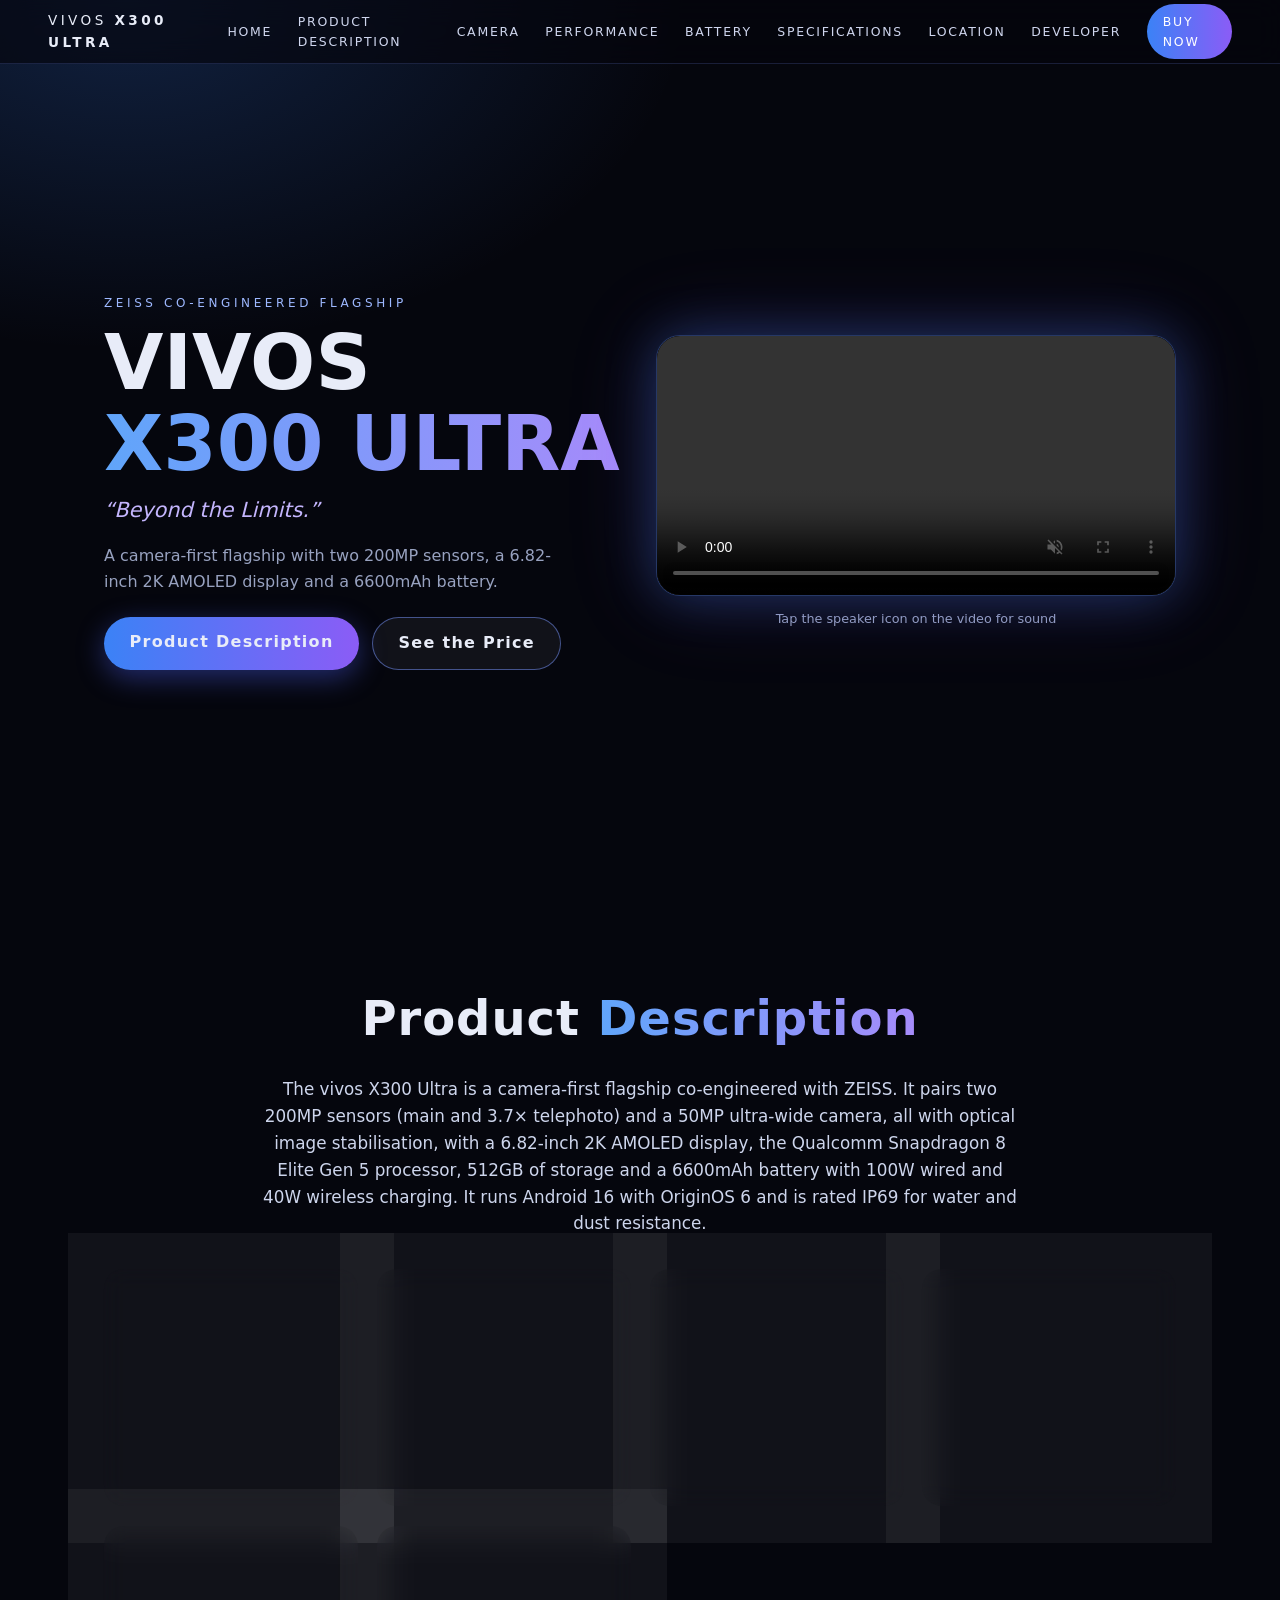
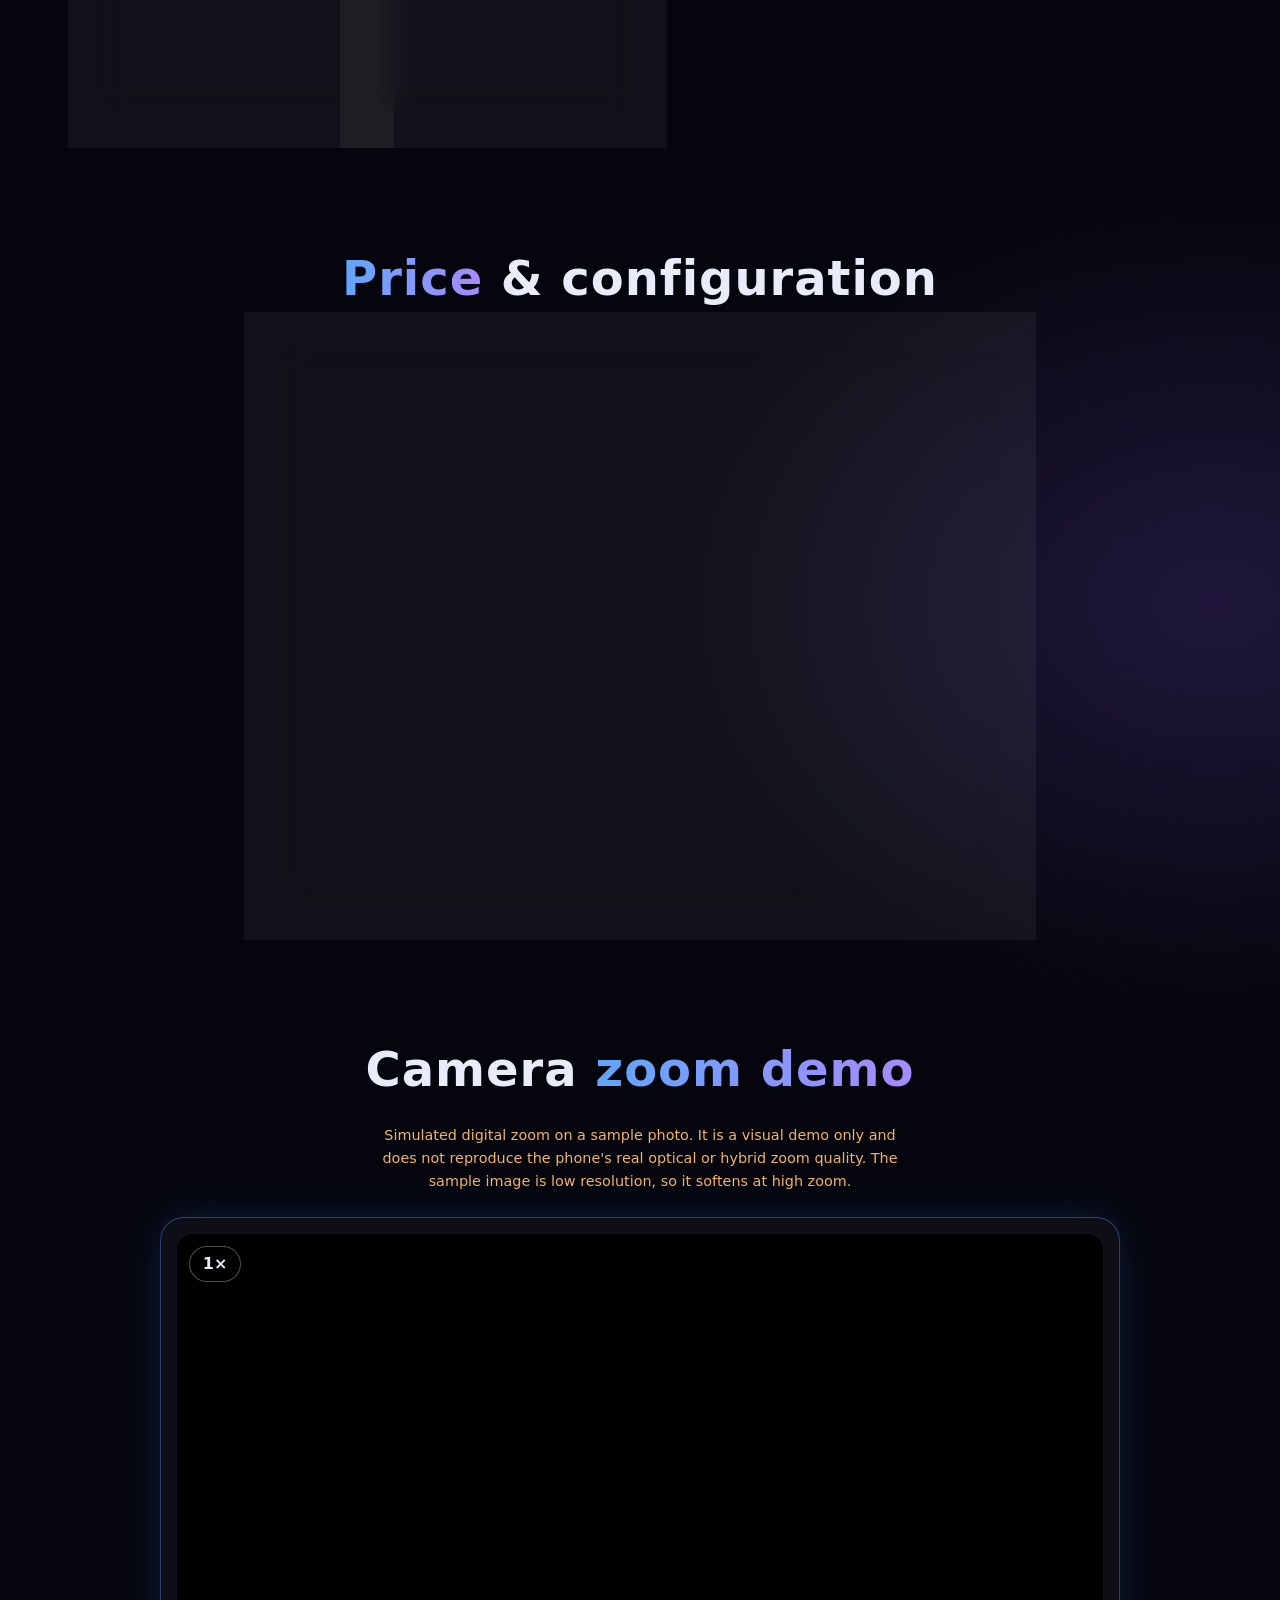
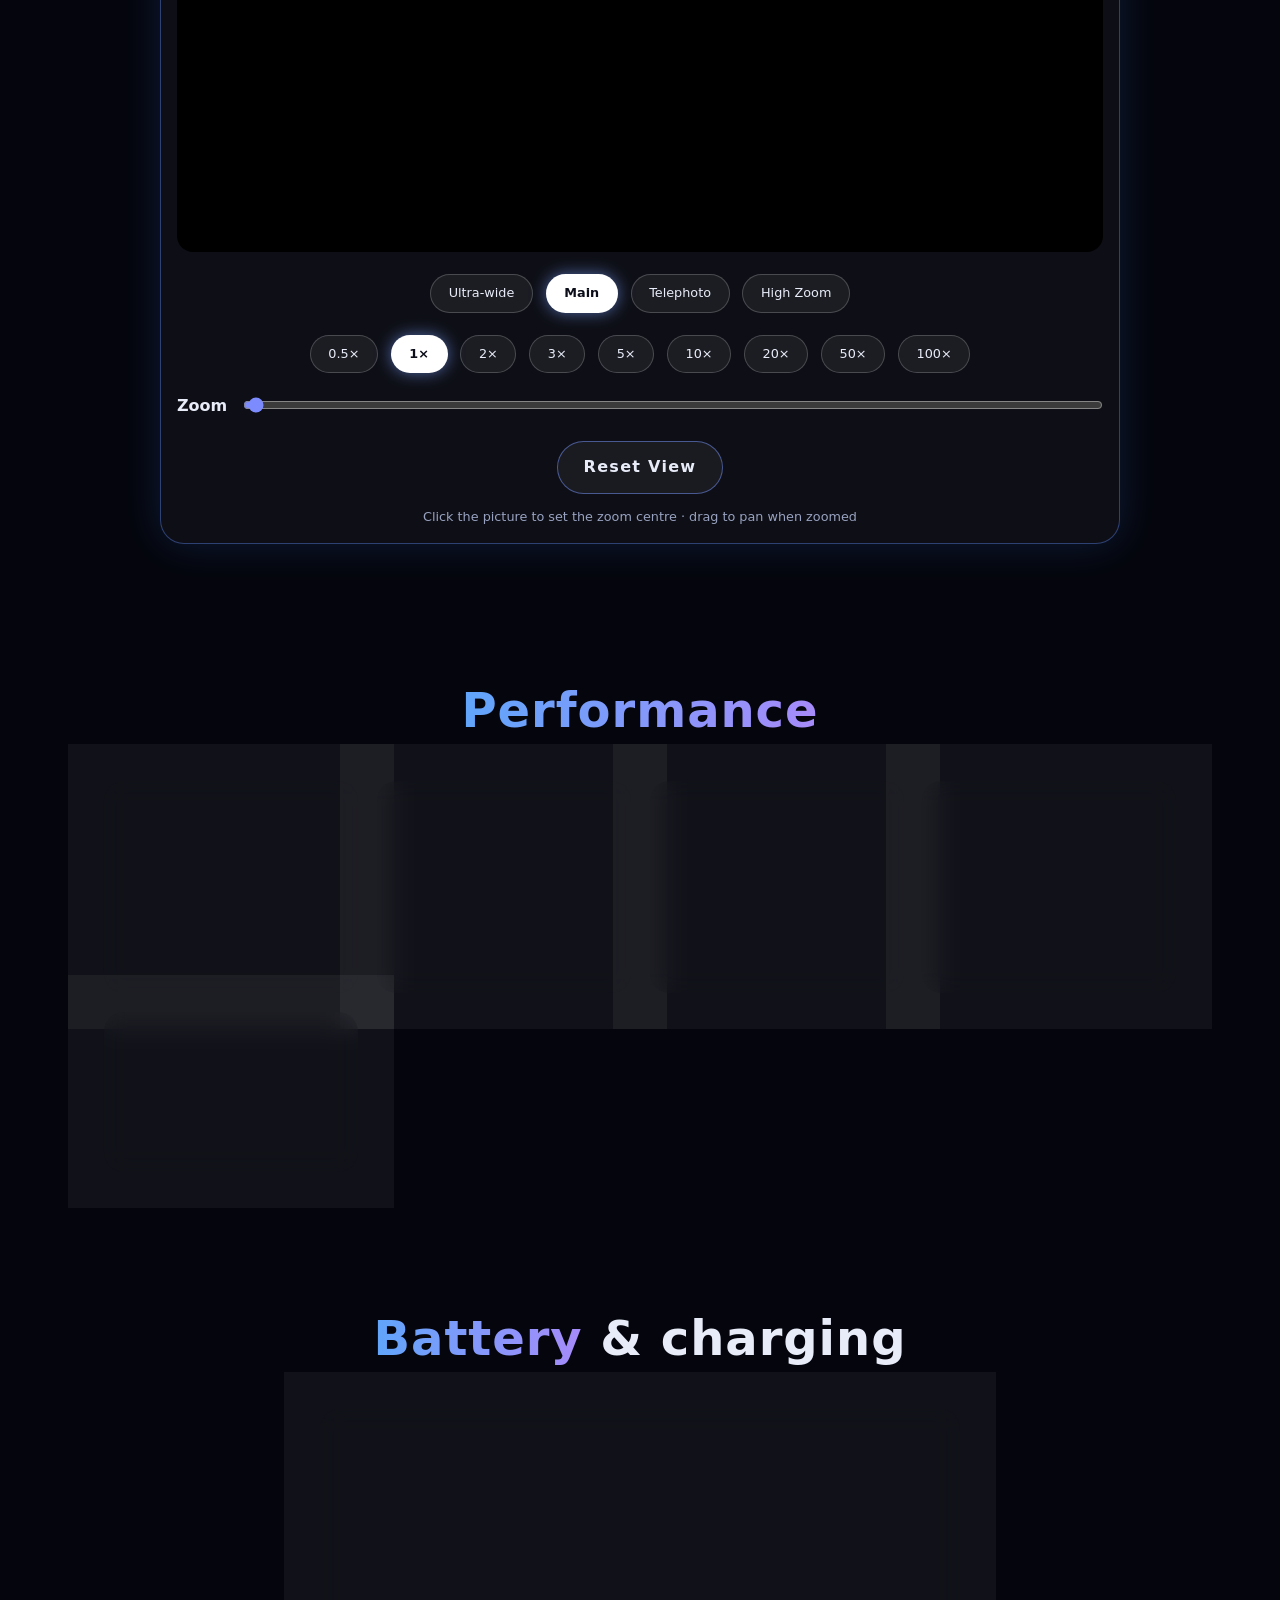
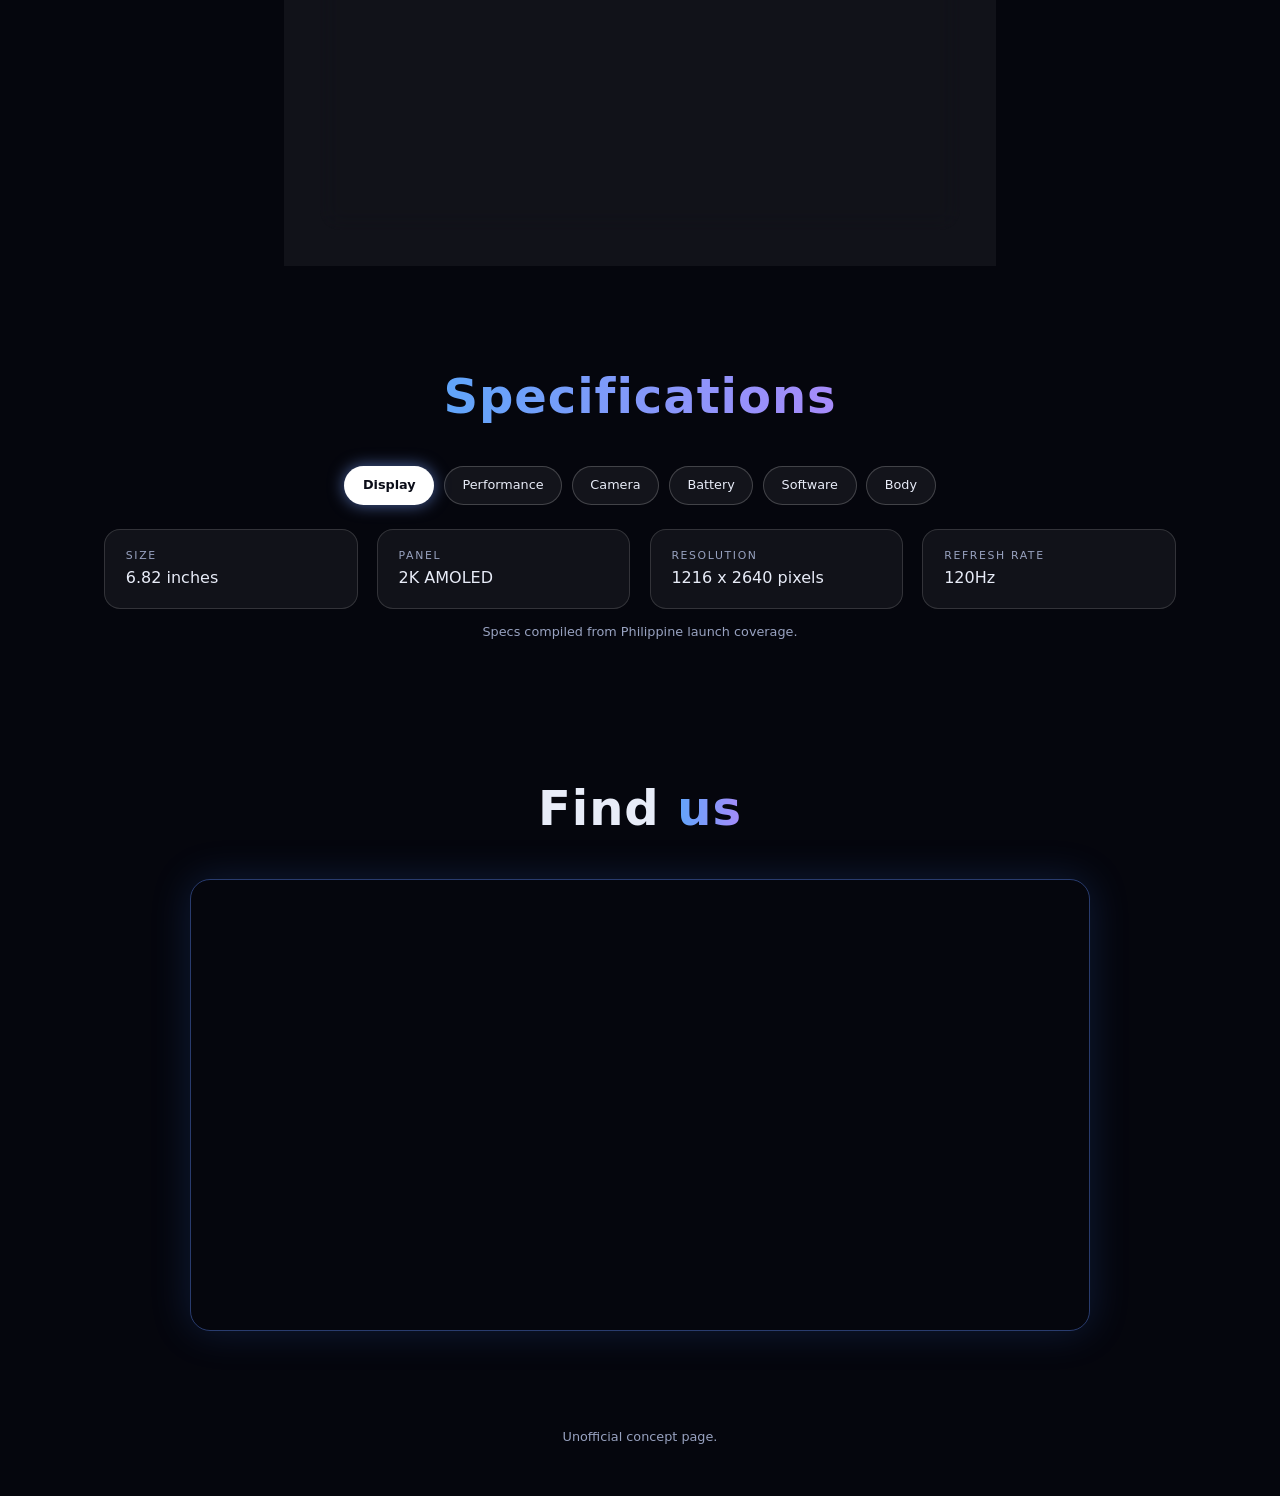
==== Home/index.html @ 6775d896 "Update index.html" ====
<!DOCTYPE html>
<html lang="en">
<head>
<meta charset="utf-8">
<meta name="viewport" content="width=device-width, initial-scale=1">
<title>Vivos X300 Ultra — Beyond the Limits</title>
<style>
:root { --bg: #05060d; --blue: #3b82f6; --purple: #8b5cf6; --txt: #e8ecf8; --mut: #98a2c0; --nav-h: 64px; }
* { margin: 0; padding: 0; box-sizing: border-box; }
html { scroll-behavior: smooth; scroll-padding-top: var(--nav-h); }
body { font-family: "Segoe UI", system-ui, Helvetica, Arial, sans-serif; color: var(--txt); line-height: 1.6; overflow-x: hidden;
  background: radial-gradient(800px 500px at 10% 0%, rgba(59,130,246,.22), transparent 70%),
    radial-gradient(800px 600px at 95% 35%, rgba(139,92,246,.2), transparent 70%), var(--bg); }
a { color: inherit; text-decoration: none; }
button { font: inherit; color: inherit; cursor: pointer; }
.row { display: flex; flex-wrap: wrap; gap: .8rem; margin-top: 1.4rem; }
.row.center { justify-content: center; }
.na { color: #f0b36a; font-style: italic; }
.hint { color: var(--mut); font-size: .8rem; text-align: center; margin-top: .8rem; }

/* Nav */
.nav { position: fixed; inset: 0 0 auto; height: var(--nav-h); z-index: 20; display: flex; align-items: center; justify-content: space-between;
  padding: 0 clamp(1rem, 4vw, 3rem); background: rgba(5,6,13,.65); backdrop-filter: blur(14px); border-bottom: 1px solid rgba(120,150,255,.18); }
.brand { letter-spacing: .25em; text-transform: uppercase; font-size: .85rem; font-weight: 300; }
.brand b { font-weight: 800; }
nav { display: flex; gap: clamp(.8rem, 2vw, 1.8rem); align-items: center; }
nav a { font-size: .78rem; letter-spacing: .14em; text-transform: uppercase; color: #cfd6ee; transition: color .2s; }
nav a:hover { color: #fff; }
nav .cta { padding: .45rem 1rem; border-radius: 30px; background: linear-gradient(90deg, var(--blue), var(--purple)); color: #fff; }
.burger { display: none; background: none; border: 0; width: 32px; height: 26px; position: relative; }
.burger span { position: absolute; left: 4px; right: 4px; height: 2px; background: #fff; transition: .3s; }
.burger span:nth-child(1) { top: 5px; } .burger span:nth-child(2) { top: 12px; } .burger span:nth-child(3) { top: 19px; }
.burger[aria-expanded="true"] span:nth-child(1) { top: 12px; transform: rotate(45deg); }
.burger[aria-expanded="true"] span:nth-child(2) { opacity: 0; }
.burger[aria-expanded="true"] span:nth-child(3) { top: 12px; transform: rotate(-45deg); }

/* Layout */
.sec, .hero { padding: calc(var(--nav-h) + 3rem) clamp(1rem, 5vw, 4rem) 3rem; max-width: 1200px; margin: 0 auto; }
.sec { padding-top: 5rem; }
h2 { font-size: clamp(1.7rem, 4.5vw, 3rem); text-align: center; font-weight: 800; letter-spacing: .02em; margin-bottom: 2rem; }
h2 span, h1 span { background: linear-gradient(90deg, #60a5fa, #a78bfa); -webkit-background-clip: text; background-clip: text; color: transparent; }
.intro { max-width: 72ch; margin: -.8rem auto 2rem; text-align: center; color: #cdd5ec; font-size: 1.05rem; }
.grid { display: grid; gap: 1.2rem; }
.cards { grid-template-columns: repeat(auto-fit, minmax(240px, 1fr)); }
.card { padding: 1.5rem; border-radius: 20px; background: rgba(255,255,255,.05); backdrop-filter: blur(12px);
  border: 1px solid rgba(96,140,255,.35); box-shadow: 0 0 24px rgba(59,130,246,.12), inset 0 0 30px rgba(139,92,246,.06); }
.card h3 { margin-bottom: .5rem; color: #9db8ff; font-size: 1rem; letter-spacing: .12em; text-transform: uppercase; }
.card p { color: #cdd5ec; }
.btn { padding: .8rem 1.6rem; border-radius: 40px; border: 1px solid rgba(120,150,255,.5); font-weight: 700; letter-spacing: .08em; transition: .25s; display: inline-block; }
.btn.primary { background: linear-gradient(90deg, var(--blue), var(--purple)); border: 0; box-shadow: 0 8px 28px rgba(80,100,255,.4); }
.btn.ghost { background: rgba(255,255,255,.05); }
.btn:hover { transform: translateY(-3px); box-shadow: 0 10px 30px rgba(90,120,255,.45); }
.chip { padding: .5rem 1.1rem; border-radius: 30px; background: rgba(255,255,255,.06); border: 1px solid rgba(255,255,255,.2); font-size: .8rem; transition: .2s; }
.chip:hover { border-color: var(--blue); }
.chip.on { background: #fff; color: #0b0d18; font-weight: 700; box-shadow: 0 0 16px rgba(120,160,255,.6); }

/* Hero */
.hero { display: grid; grid-template-columns: 1fr 1fr; gap: 2rem; align-items: center; min-height: 100vh; }
.eyebrow { color: #9db8ff; letter-spacing: .3em; text-transform: uppercase; font-size: .75rem; }
h1 { font-size: clamp(2.4rem, 6vw, 4.8rem); line-height: 1.05; font-weight: 900; margin: .6rem 0; }
h1 span { display: block; }
.tag { font-size: 1.3rem; font-style: italic; color: #c4b5fd; }
.lead { margin-top: 1rem; color: var(--mut); max-width: 46ch; }

/* Hero advertisement video */
.hero-media { min-width: 0; }
.hero-video { position: relative; width: 100%; border-radius: 24px; overflow: hidden; background: #000;
  border: 1px solid rgba(96,140,255,.4); box-shadow: 0 0 50px rgba(59,130,246,.3), 0 0 90px rgba(139,92,246,.18); }
.hero-video video { display: block; width: 100%; height: auto; max-height: 72vh; object-fit: contain; background: #000; }

/* Camera */
.note { text-align: center; color: #f0b36a; margin: -1rem auto 1.5rem; max-width: 60ch; font-size: .9rem; }
.cam { max-width: 960px; margin: 0 auto; padding: 1rem; border-radius: 24px; border: 1px solid rgba(96,140,255,.4); background: rgba(255,255,255,.04); box-shadow: 0 0 40px rgba(59,130,246,.18); }
.view { position: relative; aspect-ratio: 3 / 2; overflow: hidden; border-radius: 16px; background: #000; cursor: grab; touch-action: none; }
.view.drag { cursor: grabbing; }
.view img { object-fit: cover; position: absolute; top: 0; left: 0; width: 100%; height: 100%; transform-origin: 0 0; transition: transform .45s cubic-bezier(.2,.7,.2,1); user-select: none; }
.view.drag img { transition: none; }
.badge { position: absolute; top: 12px; left: 12px; padding: .25rem .8rem; border-radius: 20px; background: rgba(0,0,0,.6); border: 1px solid rgba(255,255,255,.3); font-weight: 700; }
.mark { position: absolute; width: 22px; height: 22px; margin: -11px 0 0 -11px; border: 2px solid #fff; border-radius: 50%; opacity: 0; pointer-events: none; transition: opacity .3s; box-shadow: 0 0 8px #000; }
.range { display: flex; align-items: center; gap: 1rem; margin-top: 1.2rem; font-weight: 700; }
.range input { flex: 1; accent-color: #7c8cff; }

/* Battery */
.batt { max-width: 640px; margin: 0 auto; text-align: center; }
.bat { position: relative; width: min(100%, 320px); height: 120px; margin: 0 auto 1.4rem; border: 4px solid #cfd8ff; border-radius: 24px; padding: 6px; }
.bat::after { content: ""; position: absolute; right: -16px; top: 35%; width: 10px; height: 30%; border-radius: 0 6px 6px 0; background: #cfd8ff; }
.fill { height: 100%; width: 0%; border-radius: 16px; background: linear-gradient(90deg, #22c55e, #60a5fa); transition: width .2s linear; }
.bat b { position: absolute; inset: 0; display: grid; place-items: center; font-size: 2rem; text-shadow: 0 2px 8px #000; }
.bat.charging { animation: pulse 1.2s ease-in-out infinite; }
@keyframes pulse { 50% { box-shadow: 0 0 30px rgba(96,165,250,.8); } }
.facts { list-style: none; margin-bottom: 1.4rem; display: grid; gap: .4rem; }
.facts b { color: #9db8ff; }

/* Specs */
.tabs { display: flex; flex-wrap: wrap; justify-content: center; gap: .6rem; margin-bottom: 1.5rem; }
.specs { grid-template-columns: repeat(auto-fit, minmax(240px, 1fr)); }
.spec { padding: 1.1rem 1.3rem; border-radius: 16px; background: rgba(255,255,255,.05); border: 1px solid rgba(255,255,255,.14); animation: pop .4s ease both; }
.spec small { display: block; color: var(--mut); letter-spacing: .15em; text-transform: uppercase; font-size: .68rem; }
@keyframes pop { from { opacity: 0; transform: translateY(10px); } }

/* Price / buy */
.buy { max-width: 720px; margin: 0 auto; }
.opts { display: grid; gap: .7rem; margin: 1rem 0; }
.opt { display: flex; justify-content: space-between; gap: 1rem; padding: .9rem 1.1rem; border-radius: 14px; border: 1px solid rgba(255,255,255,.2); background: rgba(0,0,0,.25); text-align: left; transition: .2s; }
.opt[aria-checked="true"] { border-color: #7c8cff; background: rgba(90,110,255,.2); box-shadow: 0 0 18px rgba(96,140,255,.35); }
.sum { display: flex; justify-content: space-between; align-items: end; gap: 1rem; margin-top: 1.2rem; flex-wrap: wrap; }
.sum small { color: var(--mut); }
.price { font-size: clamp(1.8rem, 5vw, 2.6rem); font-weight: 900; }
footer { text-align: center; color: var(--mut); font-size: .8rem; padding: 3rem 1rem; }
.toast { position: fixed; bottom: 24px; left: 50%; transform: translate(-50%, 30px); padding: .8rem 1.4rem; border-radius: 30px; background: #fff; color: #0b0d18; font-weight: 600; opacity: 0; pointer-events: none; transition: .35s; z-index: 30; max-width: 90vw; text-align: center; }
.toast.show { opacity: 1; transform: translate(-50%, 0); }

/* Map */
.map { max-width: 900px; margin: 0 auto; border-radius: 20px; overflow: hidden; border: 1px solid rgba(96,140,255,.4); box-shadow: 0 0 40px rgba(59,130,246,.18); }
.map iframe { display: block; width: 100%; height: clamp(280px, 50vw, 450px); }

/* Scroll reveal */
.js .reveal { opacity: 0; transform: translateY(36px);
  transition: opacity .9s ease var(--d, 0s), transform .9s cubic-bezier(.2,.7,.2,1) var(--d, 0s); }
.js .reveal.in { opacity: 1; transform: none; }

/* Responsive */
@media (max-width: 860px) {
  .hero { grid-template-columns: 1fr; text-align: center; padding-top: calc(var(--nav-h) + 1.5rem); min-height: auto; }
  .hero .row { justify-content: center; }
  .lead { margin-inline: auto; }
  .burger { display: block; }
  nav { position: fixed; top: var(--nav-h); left: 0; right: 0; flex-direction: column; padding: 1.2rem; background: rgba(5,6,13,.95); border-bottom: 1px solid rgba(120,150,255,.2);
    transform: translateY(-120%); transition: transform .35s; }
  nav.open { transform: none; }
}

@media (prefers-reduced-motion: reduce) {
  html { scroll-behavior: auto; }
  *, *::before, *::after { animation: none !important; transition-duration: .01ms !important; }
  .js .reveal { opacity: 1; transform: none; }
}
</style>
<script>document.documentElement.classList.add('js');</script>
</head>
<body>
<header class="nav">
  <a href="#home" class="brand">vivos <b>X300 Ultra</b></a>
  <button class="burger" id="burger" aria-label="Menu" aria-expanded="false"><span></span><span></span><span></span></button>
  <nav id="menu">
    <a href="#home">Home</a>
    <a href="#description">Product Description</a>
    <a href="#camera">Camera</a>
    <a href="#performance">Performance</a>
    <a href="#battery">Battery</a>
    <a href="#specs">Specifications</a>
    <a href="#location">Location</a>
    <a href="Dev.html">Developer</a>
    <a href="#buy" class="cta">Buy Now</a>
  </nav>
</header>

<main>
<!-- HERO: text + advertisement video -->
<section id="home" class="hero">
  <div class="hero-text reveal">
    <p class="eyebrow">ZEISS co-engineered flagship</p>
    <h1>VIVOS <span>X300 ULTRA</span></h1>
    <p class="tag">“Beyond the Limits.”</p>
    <p class="lead">A camera-first flagship with two 200MP sensors, a 6.82-inch 2K AMOLED display and a 6600mAh battery.</p>
    <div class="row">
      <a class="btn primary" href="#description">Product Description</a>
      <a class="btn ghost" href="#buy">See the Price</a>
    </div>
  </div>

  <div class="hero-media reveal">
    <div class="hero-video">
      <video id="ads" src="ADS(1).mp4" autoplay muted loop playsinline controls preload="auto" aria-label="vivos X300 Ultra advertisement">
        Your browser does not support the video tag.
      </video>
    </div>
    <p class="hint">Tap the speaker icon on the video for sound</p>
  </div>
</section>

<!-- PRODUCT DESCRIPTION -->
<section id="description" class="sec">
  <h2 class="reveal">Product <span>Description</span></h2>
  <p class="intro reveal">The vivos X300 Ultra is a camera-first flagship co-engineered with ZEISS. It pairs two 200MP sensors (main and 3.7× telephoto) and a 50MP ultra-wide camera, all with optical image stabilisation, with a 6.82-inch 2K AMOLED display, the Qualcomm Snapdragon 8 Elite Gen 5 processor, 512GB of storage and a 6600mAh battery with 100W wired and 40W wireless charging. It runs Android 16 with OriginOS 6 and is rated IP69 for water and dust resistance.</p>
  <div class="grid cards">
    <article class="card reveal" style="--d:.05s"><h3>Design</h3><p>A camera module-led back, aluminium-class premium finish language and IP69 water resistance for everyday confidence.</p></article>
    <article class="card reveal" style="--d:.12s"><h3>Display</h3><p>A 6.82-inch 2K AMOLED screen built for photos, video and games.</p></article>
    <article class="card reveal" style="--d:.19s"><h3>Camera</h3><p>200MP main, 200MP 3.7× telephoto and 50MP ultra-wide, all with OIS, plus optional ZEISS telephoto extenders.</p></article>
    <article class="card reveal" style="--d:.05s"><h3>Performance</h3><p>Qualcomm Snapdragon 8 Elite Gen 5 with 512GB of storage.</p></article>
    <article class="card reveal" style="--d:.12s"><h3>Battery</h3><p>6600mAh with 100W wired and 40W wireless charging.</p></article>
    <article class="card reveal" style="--d:.19s"><h3>Software</h3><p>Android 16 with OriginOS 6, with up to 5 years of OS upgrades and 7 years of security updates.</p></article>
  </div>
</section>

<!-- PRICE -->
<section id="buy" class="sec">
  <h2 class="reveal"><span>Price</span> &amp; configuration</h2>
  <div class="card buy reveal" style="--d:.1s">
    <h3>Configuration</h3>
    <div class="opts" id="opts" role="radiogroup"></div>
    <p class="hint">Only Philippine configurations found in launch coverage are listed. RAM is not selectable because sources differ.</p>
    <div class="sum">
      <div><small>Selected</small><b id="sel">—</b></div>
      <div class="price" id="price">₱0</div>
    </div>
    <p class="hint">Availability: pre-orders were reported May 23 – June 5, 2026; check vivo for current stock. Warranty: <span class="na">not verified</span>.</p>
    <div class="row">
      <button class="btn primary" id="buyNow">Buy Now</button>
      <button class="btn ghost" id="addCart">Add to Cart (<span id="cc">0</span>)</button>
    </div>
  </div>
</section>

<!-- CAMERA -->
<section id="camera" class="sec">
  <h2 class="reveal">Camera <span>zoom demo</span></h2>
  <p class="note reveal">Simulated digital zoom on a sample photo. It is a visual demo only and does not reproduce the phone's real optical or hybrid zoom quality. The sample image is low resolution, so it softens at high zoom.</p>
  <div class="cam reveal">
    <div class="view" id="view"><img id="photo" src="/vivos/Images/mountain2.jpg" draggable="false"><i class="mark" id="mark"></i><span class="badge" id="zv">1.0×</span></div>
    <div class="row center" id="lenses" role="group" aria-label="Lens">
      <button class="chip" data-z="0.5">Ultra-wide</button>
      <button class="chip" data-z="1">Main</button>
      <button class="chip" data-z="3.7">Telephoto</button>
      <button class="chip" data-z="20">High Zoom</button>
    </div>
    <div class="row center" id="zbtns"></div>
    <label class="range">Zoom <input type="range" id="zr" min="0.5" max="100" step="0.1" value="1"></label>
    <div class="row center"><button class="btn ghost" id="reset">Reset View</button></div>
    <p class="hint">Click the picture to set the zoom centre · drag to pan when zoomed</p>
  </div>
</section>

<!-- PERFORMANCE -->
<section id="performance" class="sec">
  <h2 class="reveal"><span>Performance</span></h2>
  <div class="grid cards">
    <article class="card reveal"><h3>Processor</h3><p>Qualcomm Snapdragon 8 Elite Gen 5 (3 nm).</p></article>
    <article class="card reveal"><h3>Gaming</h3><p>Benchmark and frame-rate figures: <span class="na">AnTuTu: 2346352 (v10), 3416530 (v11) GeekBench: 9843 (v6)</span>.</p></article>
    <article class="card reveal"><h3>Multitasking</h3><p>RAM: 12GB or 16GB, as listings differ. <span class="na">Verify with vivo</span>.</p></article>
    <article class="card reveal"><h3>Memory</h3><p>512GB storage on the Philippine variants.</p></article>
    <article class="card reveal"><h3>Thermal management</h3><p>Cooling system details: <span class="na">not confirmed</span>.</p></article>
  </div>
</section>

<!-- BATTERY -->
<section id="battery" class="sec">
  <h2 class="reveal"><span>Battery</span> &amp; charging</h2>
  <div class="card batt reveal">
    <div class="bat" aria-hidden="true"><div class="fill" id="fill"></div><b id="pct">0%</b></div>
    <ul class="facts">
      <li><b>6600mAh</b> battery</li>
      <li><b>100W</b> wired charging (Vivos FlashCharge)</li>
      <li><b>40W</b> wireless charging</li>
      <li>Power-saving features: <span class="na">not confirmed</span></li>
    </ul>
    <button class="btn primary" id="charge">Flash Charging</button>
    <p class="hint">Full charge at 41 minutes</p>
  </div>
</section>

<!-- SPECS -->
<section id="specs" class="sec">
  <h2 class="reveal"><span>Specifications</span></h2>
  <div class="tabs reveal" id="tabs" role="tablist"></div>
  <div class="grid specs reveal" id="panel" role="tabpanel"></div>
  <p class="hint">Specs compiled from Philippine launch coverage.</p>
</section>

<section id="location" class="sec">
  <h2 class="reveal">Find <span>us</span></h2>
  <div class="map reveal">
    <iframe
      src="https://www.google.com/maps/embed?pb=!1m18!1m12!1m3!1d3860.3920866957096!2d121.01701967413311!3d14.633670876268107!2m3!1f0!2f0!3f0!3m2!1i1024!2i768!4f13.1!3m3!1m2!1s0x3397b64506899a6f%3A0x70adff3e73248746!2sFisher%20Mall!5e0!3m2!1sen!2sph!4v1791754641149!5m2!1sen!2sph"
      style="border:0;" allowfullscreen="" loading="lazy"
      referrerpolicy="strict-origin-when-cross-origin" title="Store location map"></iframe>
  </div>
</section>
</main>

<footer>Unofficial concept page.</footer>
<div class="toast" id="toast" role="status"></div>
<script>
const $ = (s, r = document) => r.querySelector(s);
const $$ = (s, r = document) => [...r.querySelectorAll(s)];
const RM = matchMedia('(prefers-reduced-motion: reduce)').matches;
const clamp = (v, a, b) => Math.min(b, Math.max(a, v));
const peso = n => '₱' + n.toLocaleString('en-PH');

/* Toast */
let tt;
function toast(msg) {
  const t = $('#toast'); t.textContent = msg; t.classList.add('show');
  clearTimeout(tt); tt = setTimeout(() => t.classList.remove('show'), 2600);
}

/* Nav + scroll reveal */
const burger = $('#burger'), menu = $('#menu');
burger.onclick = () => { const o = menu.classList.toggle('open'); burger.setAttribute('aria-expanded', o); };
$$('#menu a').forEach(a => a.addEventListener('click', () => { menu.classList.remove('open'); burger.setAttribute('aria-expanded', false); }));
const io = new IntersectionObserver(es => es.forEach(e => { if (e.isIntersecting) { e.target.classList.add('in'); io.unobserve(e.target); } }), { threshold: .15 });
$$('.reveal').forEach(el => io.observe(el));

/* Advertisement video */
const ads = $('#ads');
if (ads) {
  ads.muted = true;
  if (RM) ads.pause();
  else { const p = ads.play(); if (p && p.catch) p.catch(() => {}); }
}

/* Camera zoom */
const photo = $('#photo'), view = $('#view'), zr = $('#zr'), mark = $('#mark');
const ZOOMS = [.5, 1, 2, 3, 5, 10, 20, 50, 100];
ZOOMS.forEach(z => {
  const b = document.createElement('button'); b.className = 'chip'; b.dataset.z = z; b.textContent = z + '×';
  $('#zbtns').appendChild(b);
});
let Z = .5, X = 0, Y = 0, F = null;
function paint() {
  const W = view.clientWidth, H = view.clientHeight, k = Z * 2;
  X = clamp(X, W * (1 - k), 0); Y = clamp(Y, H * (1 - k), 0);
  photo.style.transform = `translate(${X}px,${Y}px) scale(${k})`;
  $('#zv').textContent = (+Z.toFixed(1)) + '×';
  zr.value = Z;
  $$('#zbtns .chip, #lenses .chip').forEach(b => b.classList.remove('on'));
  $$('#zbtns .chip').forEach(b => b.classList.toggle('on', +b.dataset.z === Z));
  const lens = Z < 1 ? 0 : Z < 3.7 ? 1 : Z < 10 ? 2 : 3;
  $$('#lenses .chip')[lens].classList.add('on');
}
function setZoom(nz) {
  nz = clamp(nz, .5, 100);
  const W = view.clientWidth, H = view.clientHeight, p = F || { x: W / 2, y: H / 2 }, r = nz / Z;
  X = p.x - (p.x - X) * r; Y = p.y - (p.y - Y) * r; Z = nz; paint();
}
$$('#zbtns .chip, #lenses .chip').forEach(b => b.onclick = () => setZoom(+b.dataset.z));
zr.addEventListener('input', () => setZoom(+zr.value));
$('#reset').onclick = () => { F = null; mark.style.opacity = 0; Z = .5; X = Y = 0; setZoom(1); };

let pd = false, moved = 0, px = 0, py = 0;
view.addEventListener('pointerdown', e => { pd = true; moved = 0; px = e.clientX; py = e.clientY; view.setPointerCapture(e.pointerId); });
view.addEventListener('pointermove', e => {
  if (!pd) return;
  const dx = e.clientX - px, dy = e.clientY - py; moved += Math.abs(dx) + Math.abs(dy);
  if (moved > 4) { view.classList.add('drag'); X += dx; Y += dy; paint(); }
  px = e.clientX; py = e.clientY;
});
view.addEventListener('pointerup', e => {
  pd = false; view.classList.remove('drag');
  if (moved <= 4) {
    const r = view.getBoundingClientRect(); F = { x: e.clientX - r.left, y: e.clientY - r.top };
    mark.style.left = F.x + 'px'; mark.style.top = F.y + 'px'; mark.style.opacity = 1;
    setTimeout(() => mark.style.opacity = 0, 1200);
  }
});
addEventListener('resize', paint);
Z = .5; setZoom(1);

/* Battery simulation */
let charging = false;
$('#charge').onclick = () => {
  if (charging) return; charging = true;
  const bat = $('.bat'), t0 = performance.now(), dur = RM ? 300 : 5000;
  bat.classList.add('charging'); $('#charge').textContent = 'Charging…';
  (function step(n) {
    const p = clamp((n - t0) / dur, 0, 1), v = Math.round(p * 100);
    $('#fill').style.width = v + '%'; $('#pct').textContent = v + '%';
    if (p < 1) return requestAnimationFrame(step);
    bat.classList.remove('charging'); $('#charge').textContent = 'Flash Charging'; charging = false;
  })(t0);
};

/* Specification tabs */
const NC = 'Not confirmed';
const SPECS = {
  Display: [['Size', '6.82 inches'], ['Panel', '2K AMOLED'], ['Resolution', '1216 x 2640 pixels'], ['Refresh rate', '120Hz']],
  Performance: [['Processor', 'Qualcomm Snapdragon 8 Elite Gen 5 (3 nm)'], ['GPU', 'Arm G1-Ultra'], ['RAM', '12GB or 16GB (sources differ)'], ['Storage', '512GB, up to 1TB']],
  Camera: [['Main', '200MP, f/1.9, Gimbal OIS'], ['Telephoto', '200MP, f/2.7, 3.7× zoom, OIS'], ['Ultra-wide', '50MP, f/2.0, OIS'], ['Extenders', 'ZEISS 200mm and 400mm (optional)']],
  Battery: [['Capacity', '6600mAh'], ['Wired', '100W vivos FlashCharge'], ['Wireless', '40W']],
  Software: [['OS', 'Android 16 with OriginOS 6'], ['Updates', 'Up to 5 years OS, 7 years security'], ['Connectivity', '5G, Wi-Fi 7, NFC, IR'], ['Security', 'Ultrasonic fingerprint scanner'], ['Audio', 'Stereo speakers']],
  Body: [['Dimensions', '150.6 x 71.9 x 8 mm (5.93 x 2.83 x 0.31 in)'], ['Weight', '190 g (6.70 oz)'], ['Water / dust', 'IP69']],
};
const tabs = $('#tabs'), panel = $('#panel');
function showTab(name) {
  $$('.chip', tabs).forEach(b => { const on = b.textContent === name; b.classList.toggle('on', on); b.setAttribute('aria-selected', on); });
  panel.innerHTML = SPECS[name].map(([k, v]) => `<div class="spec"><small>${k}</small>${v === NC ? `<span class="na">${v}</span>` : v}</div>`).join('');
}
Object.keys(SPECS).forEach(n => {
  const b = document.createElement('button'); b.className = 'chip'; b.textContent = n; b.setAttribute('role', 'tab');
  b.onclick = () => showTab(n); tabs.appendChild(b);
});
showTab('Display');

/* Configuration + cart (demo; no real purchase) */
const CONFIGS = [
  { name: '512GB · Phone only', price: 109999 },
  { name: '512GB · with 200mm ZEISS Telephoto Kit', price: 123998 },
  { name: '512GB · Photographer Kit', price: 149999 },
];
let cfg = CONFIGS[0], cart = 0;
function renderCfg() {
  $('#sel').textContent = cfg.name; $('#price').textContent = peso(cfg.price);
  $$('.opt').forEach((o, i) => o.setAttribute('aria-checked', CONFIGS[i] === cfg));
}
CONFIGS.forEach(c => {
  const b = document.createElement('button'); b.className = 'opt'; b.setAttribute('role', 'radio');
  b.innerHTML = `<span>${c.name}</span><b>${peso(c.price)}</b>`;
  b.onclick = () => { cfg = c; renderCfg(); };
  $('#opts').appendChild(b);
});
renderCfg();
$('#addCart').onclick = () => { cart++; $('#cc').textContent = cart; toast(`Added: ${cfg.name} — demo cart`); };
$('#buyNow').onclick = () => toast('Demo page: no order placed. Please buy from vivos’s official channels.');
</script>
</body>
</html>
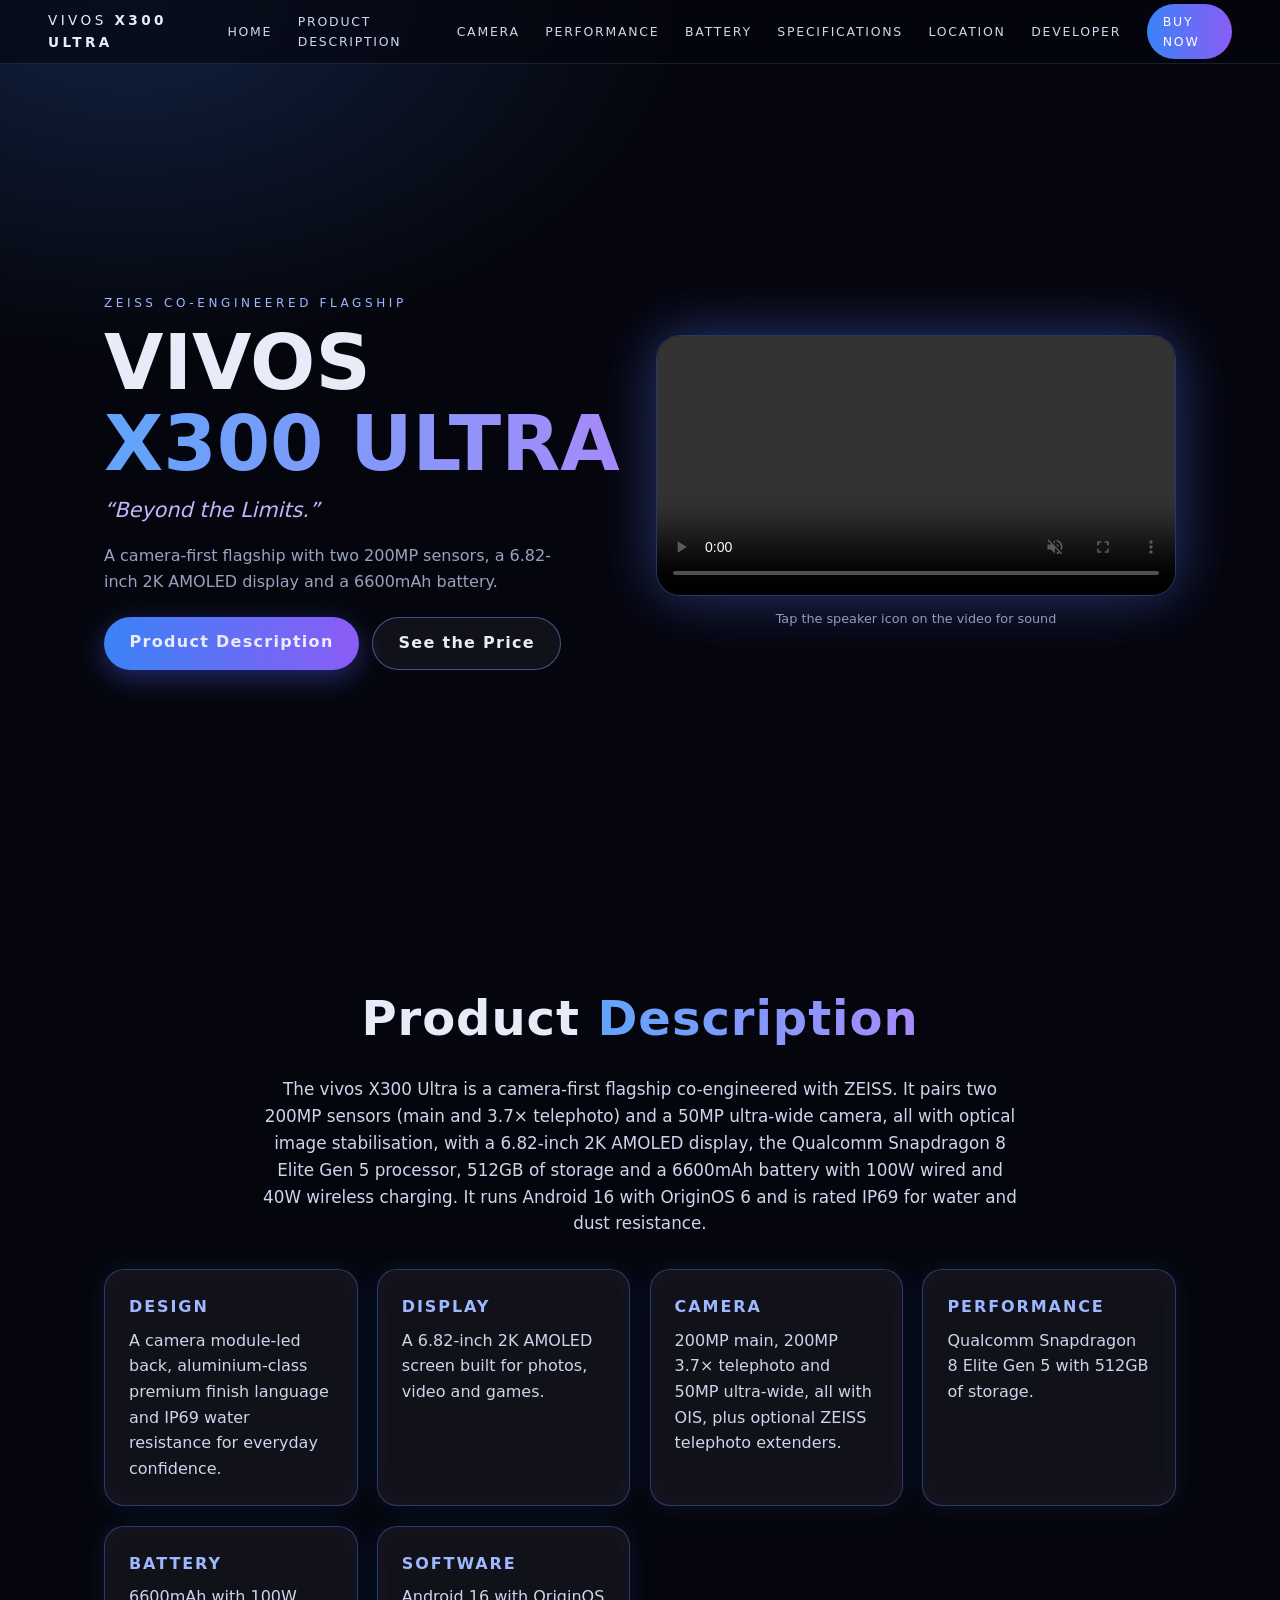
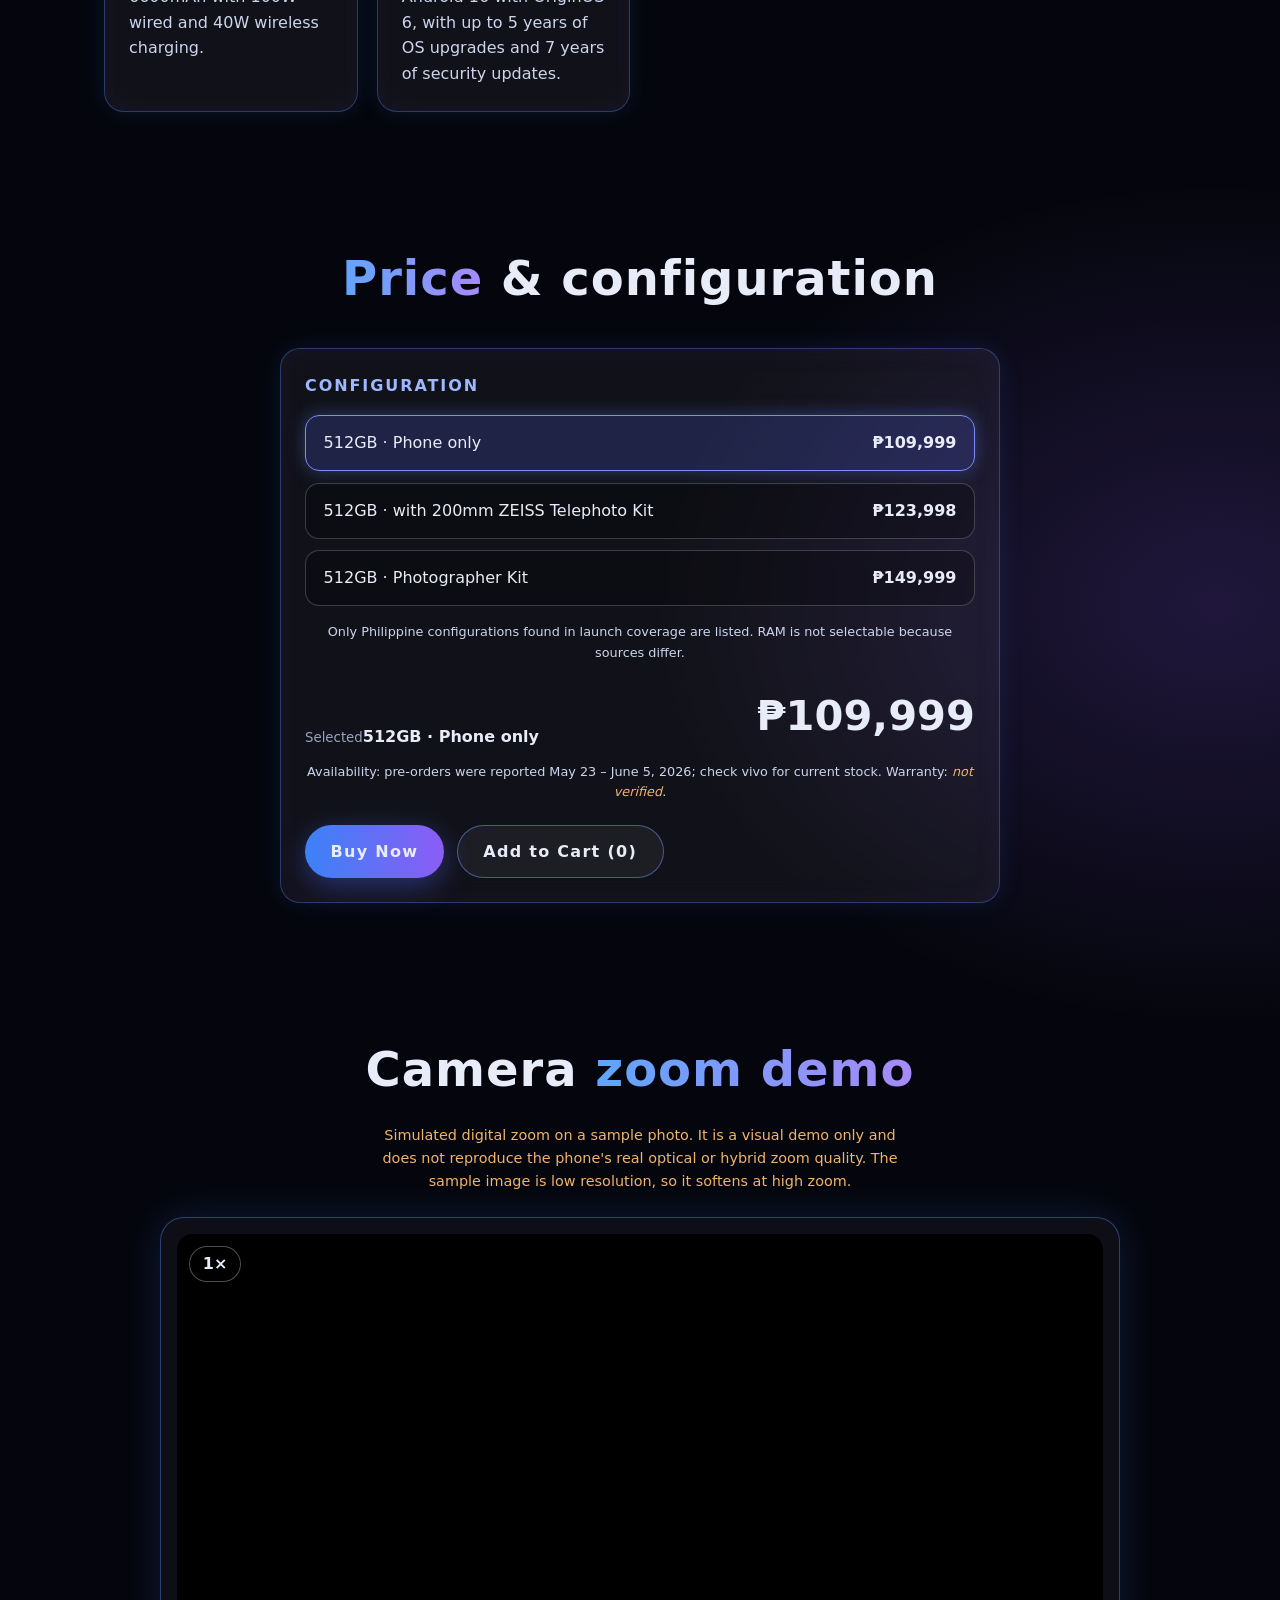
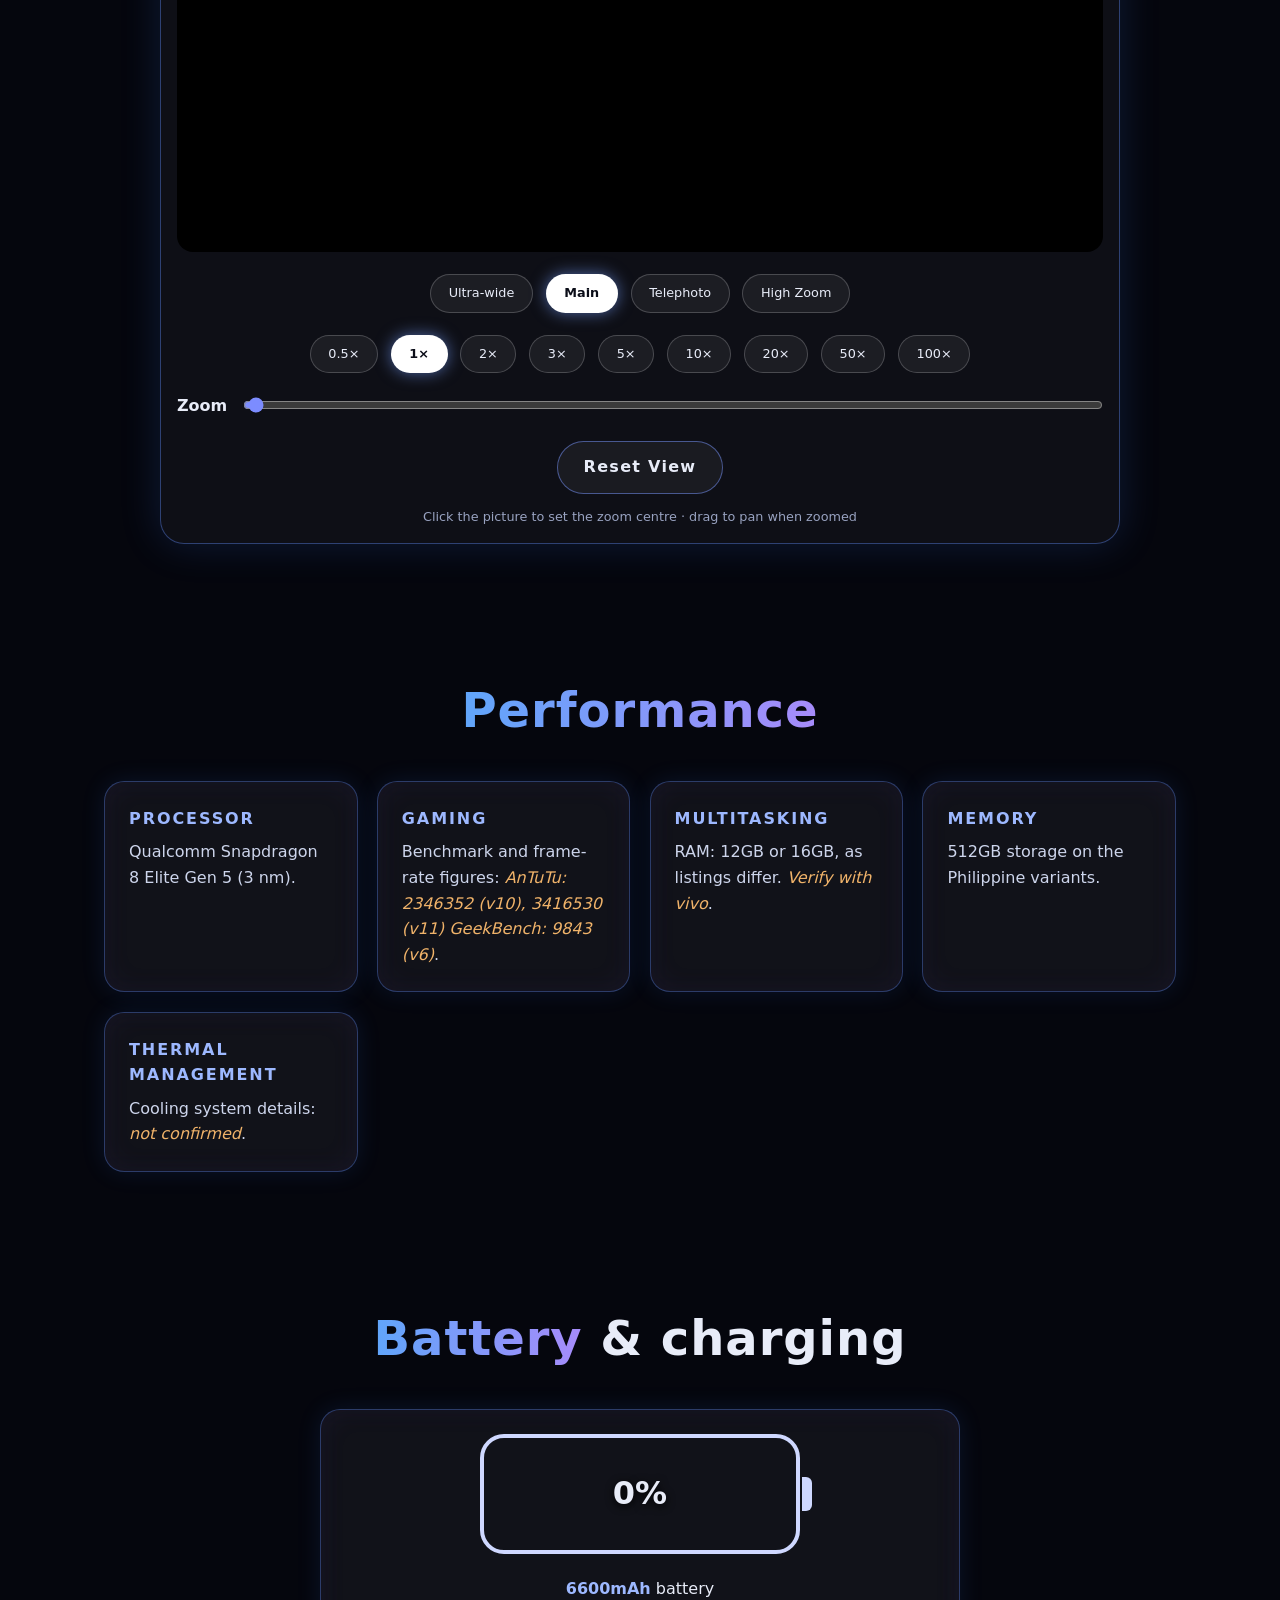
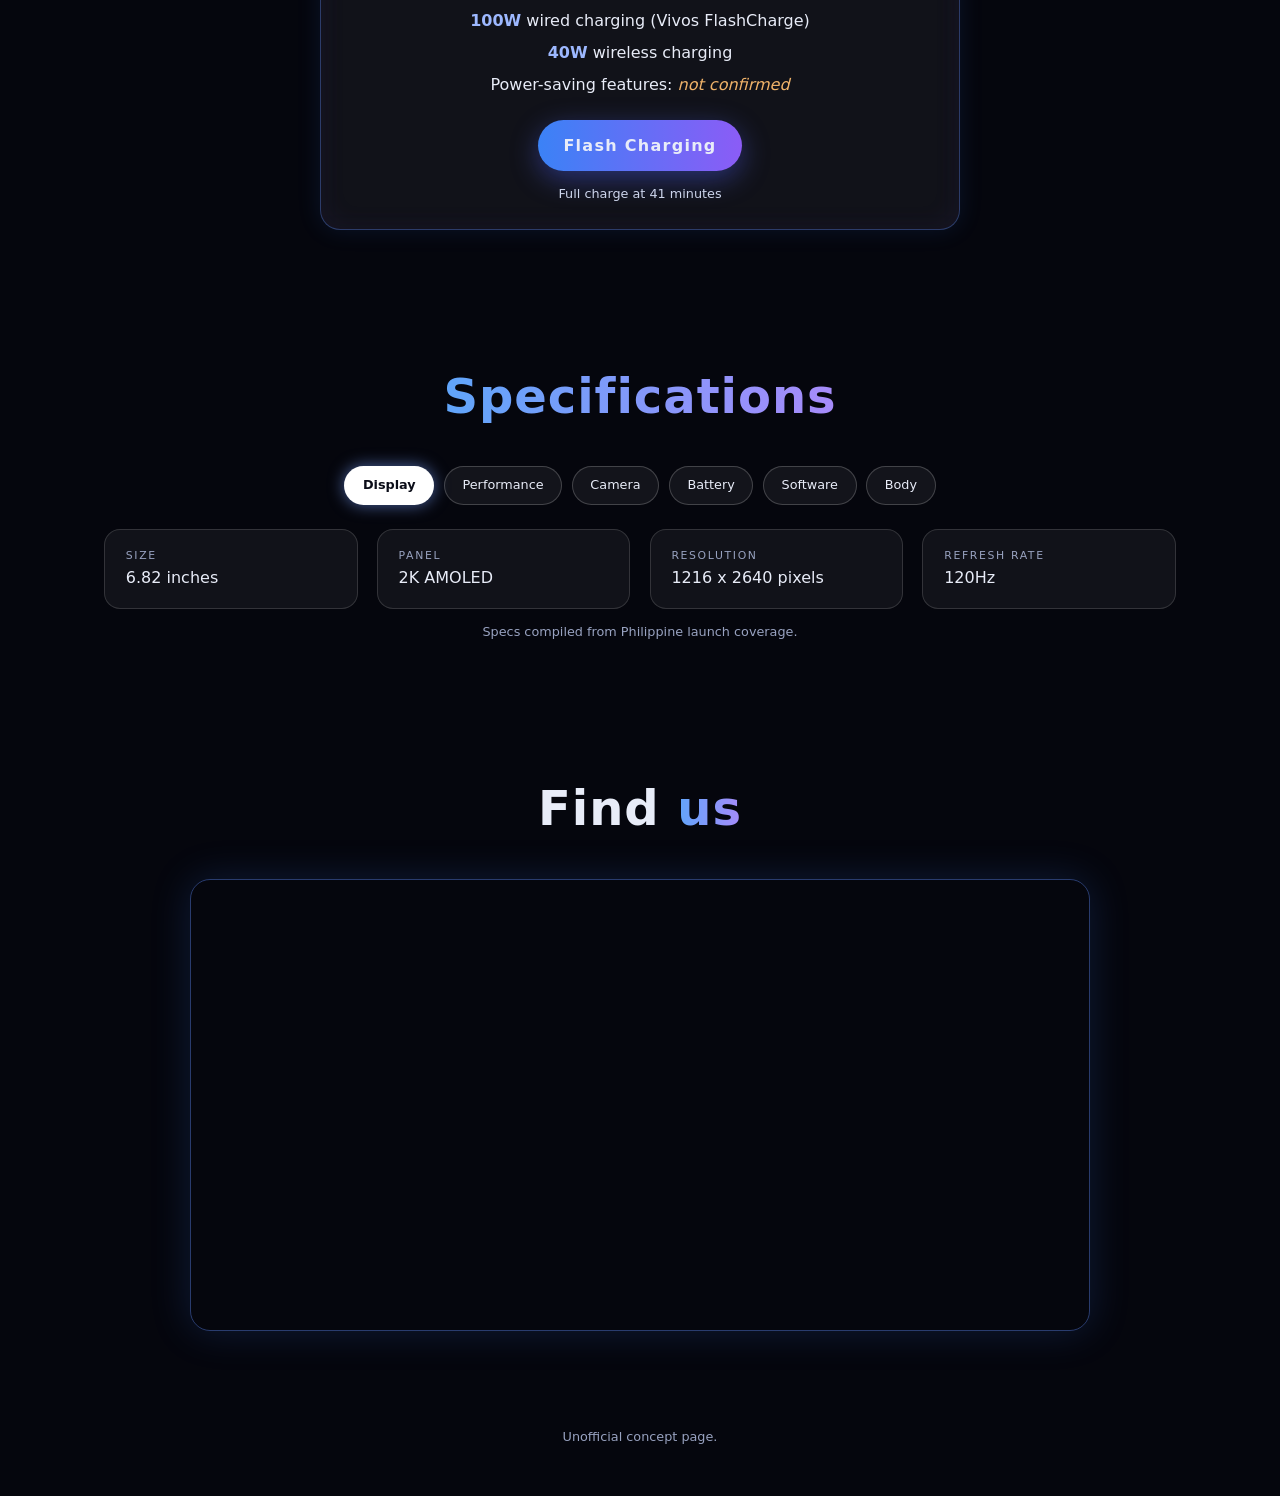
==== commit 569ccbfe: "Update index.html" ====
--- a/Home/index.html
+++ b/Home/index.html
@@ -171,7 +171,7 @@
 
   <div class="hero-media reveal">
     <div class="hero-video">
-      <video id="ads" src="ADS(1).mp4" autoplay muted loop playsinline controls preload="auto" aria-label="vivos X300 Ultra advertisement">
+      <video id="ads" src="ADS (1).mp4" autoplay muted loop playsinline controls preload="auto" aria-label="vivos X300 Ultra advertisement">
         Your browser does not support the video tag.
       </video>
     </div>
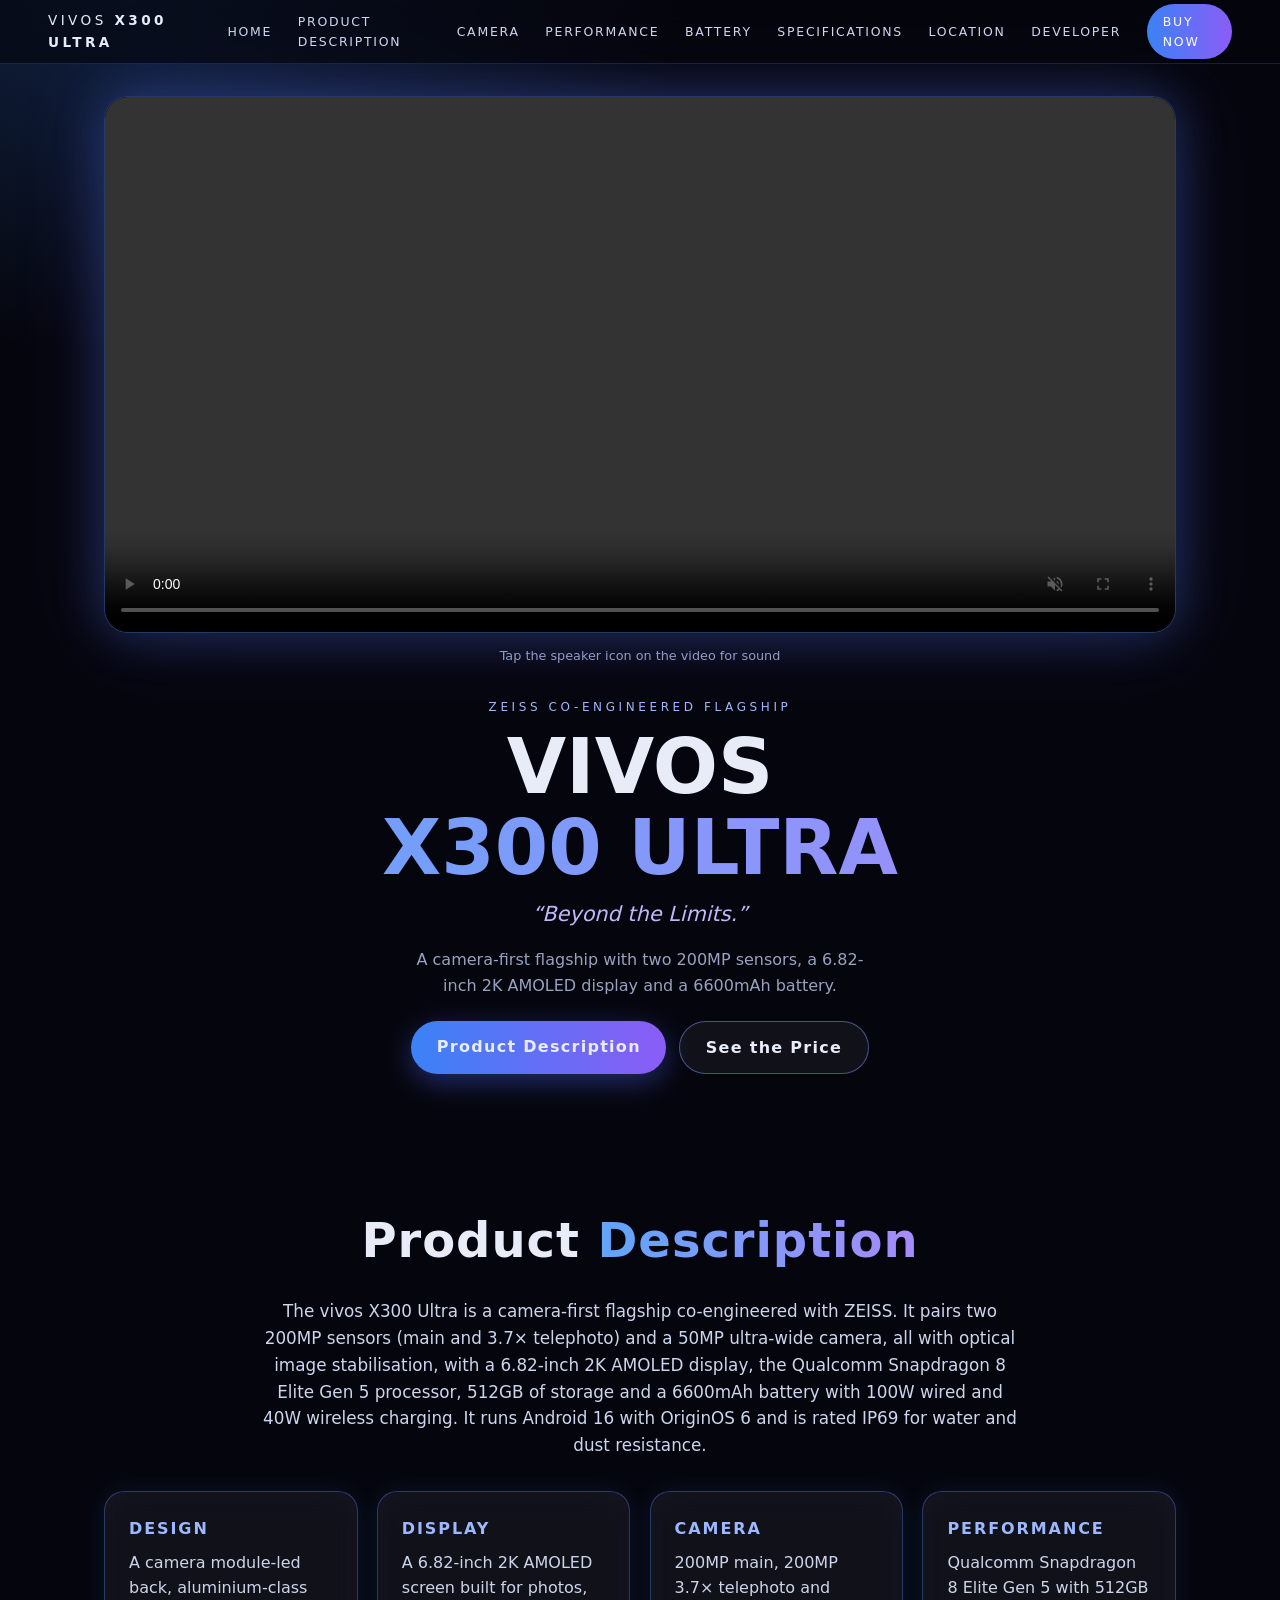
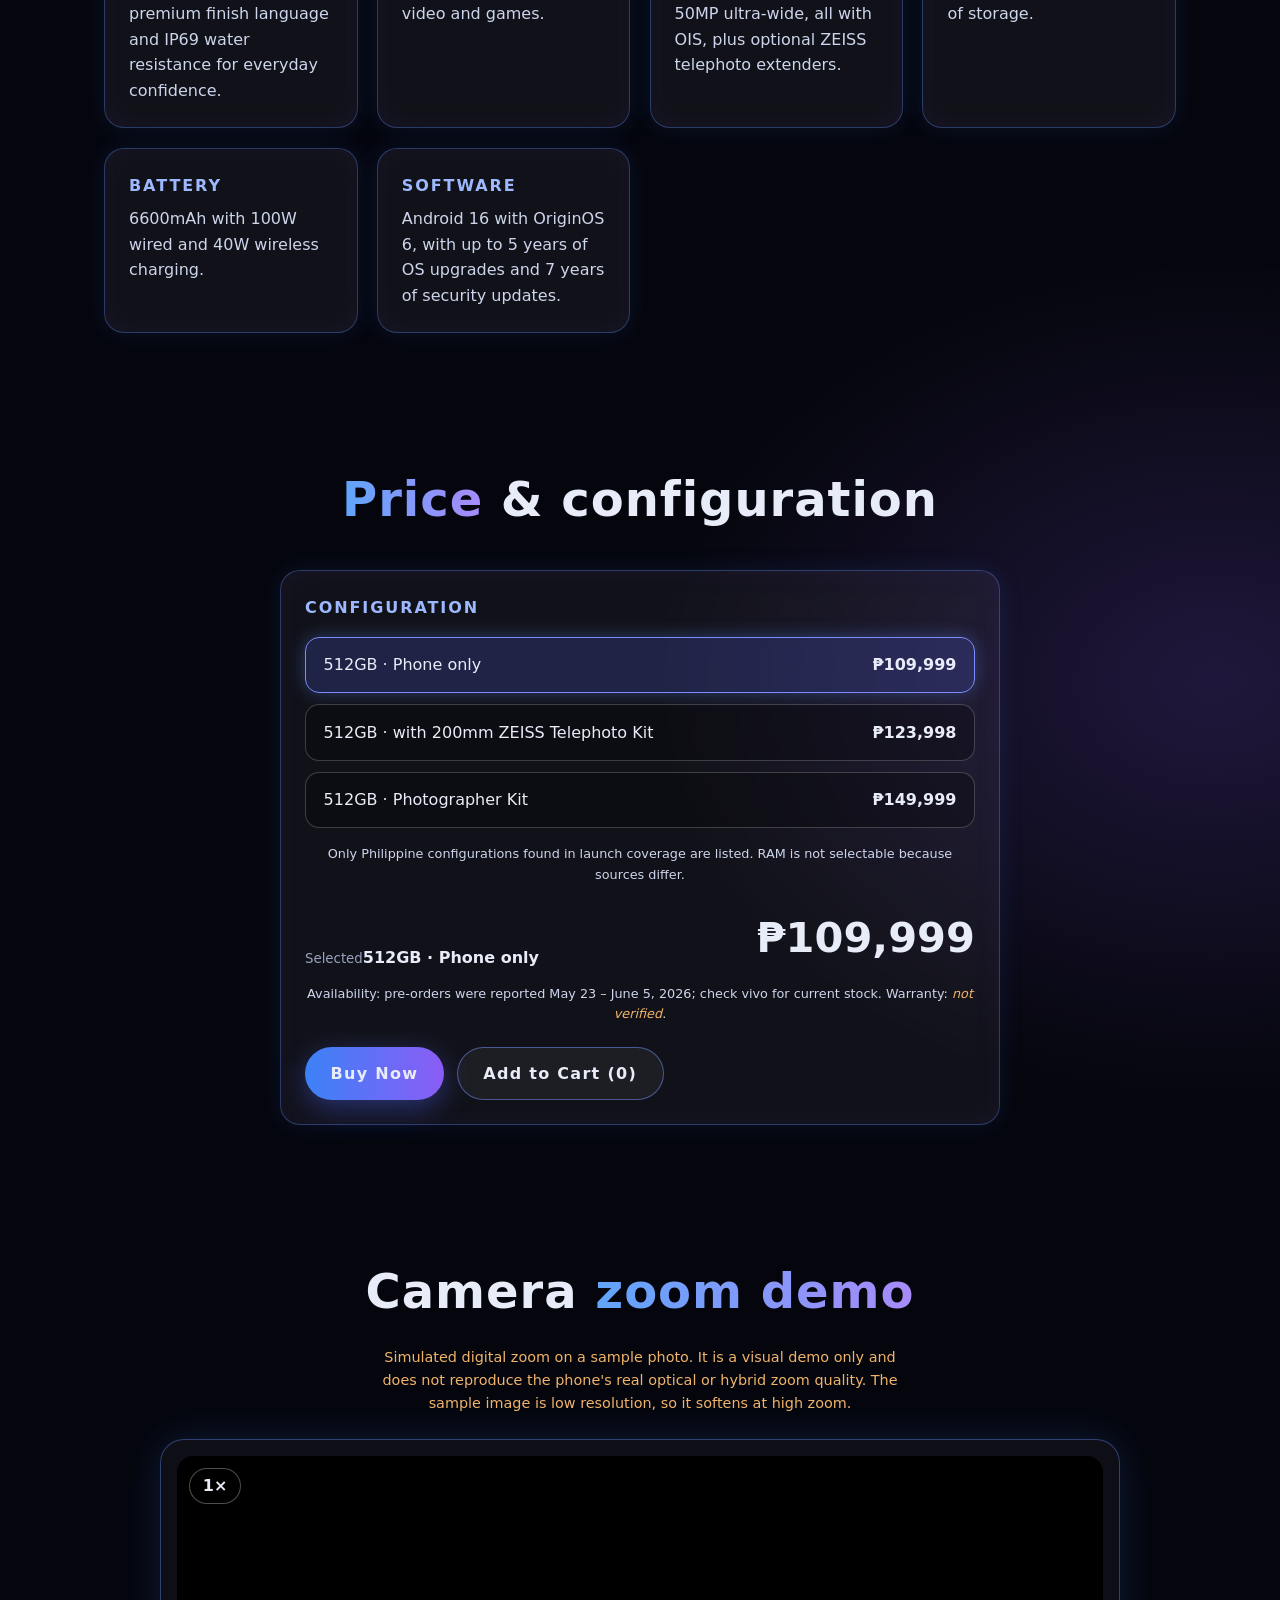
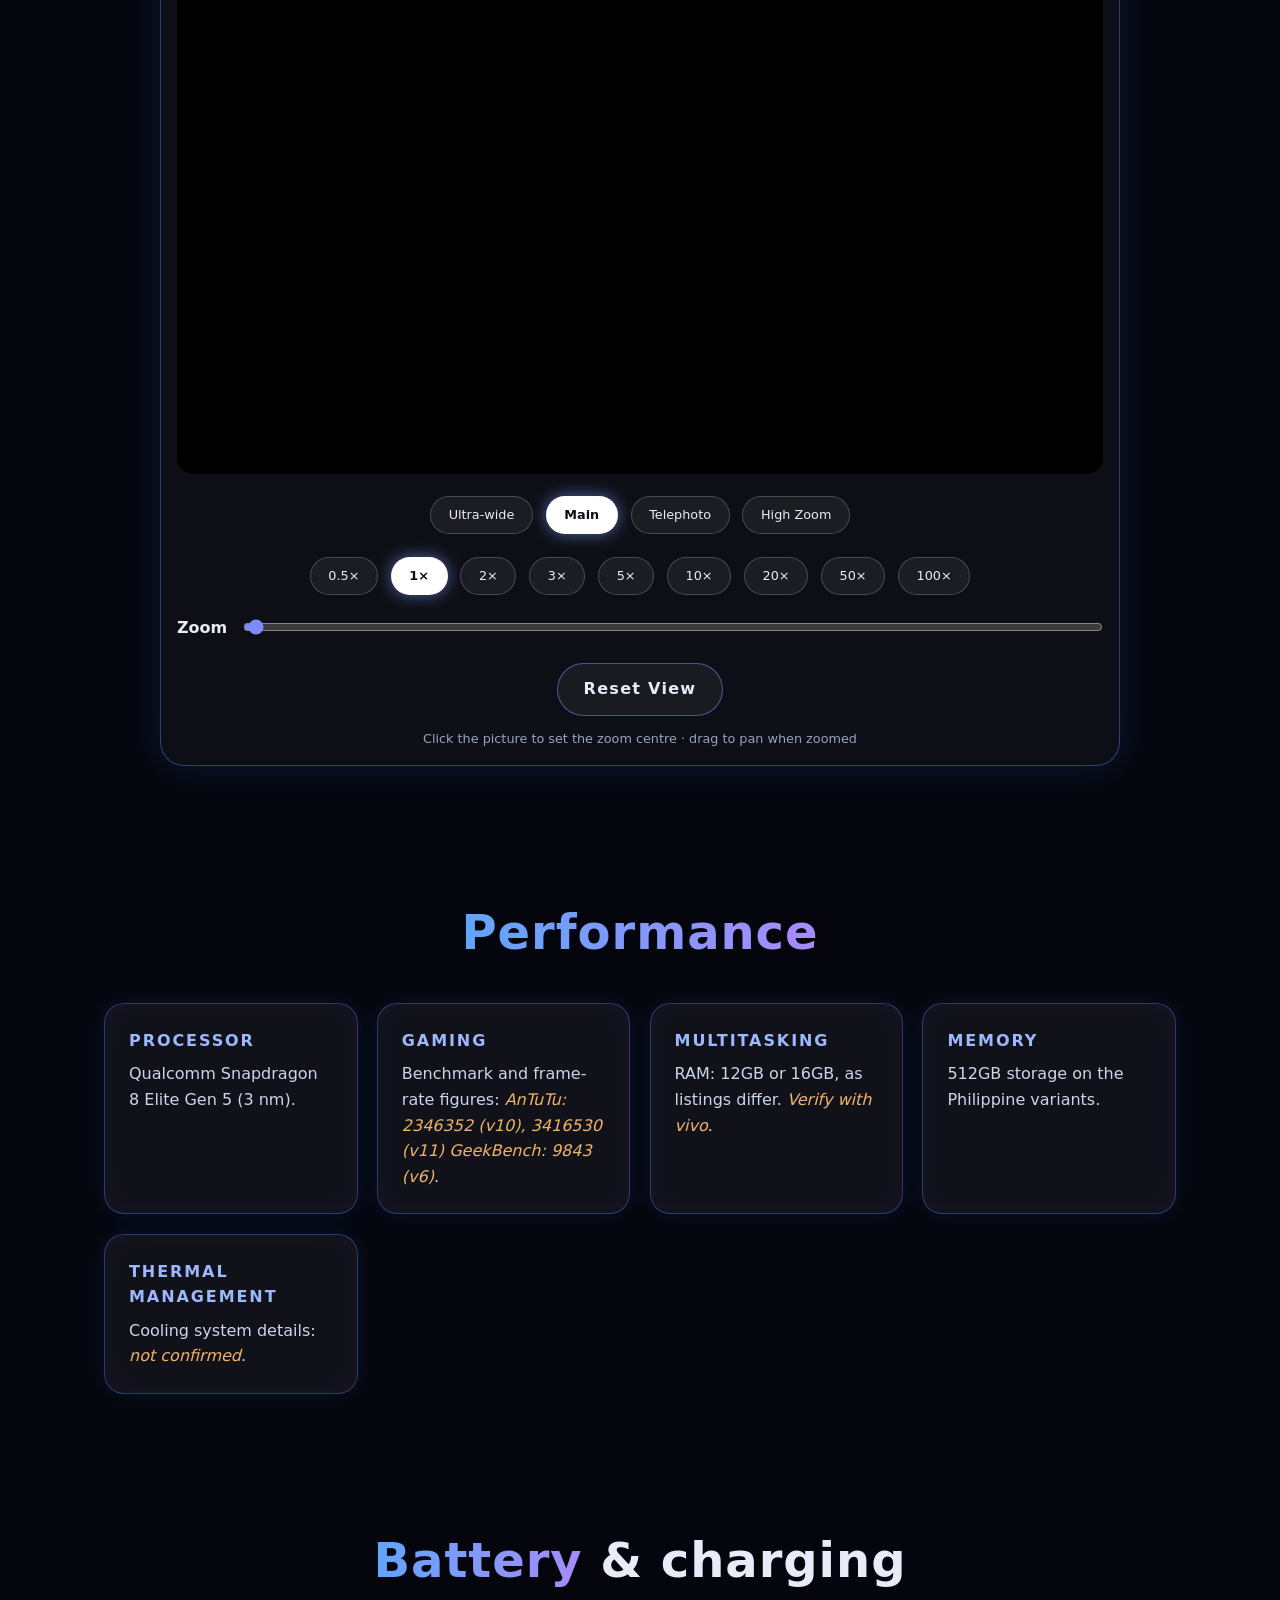
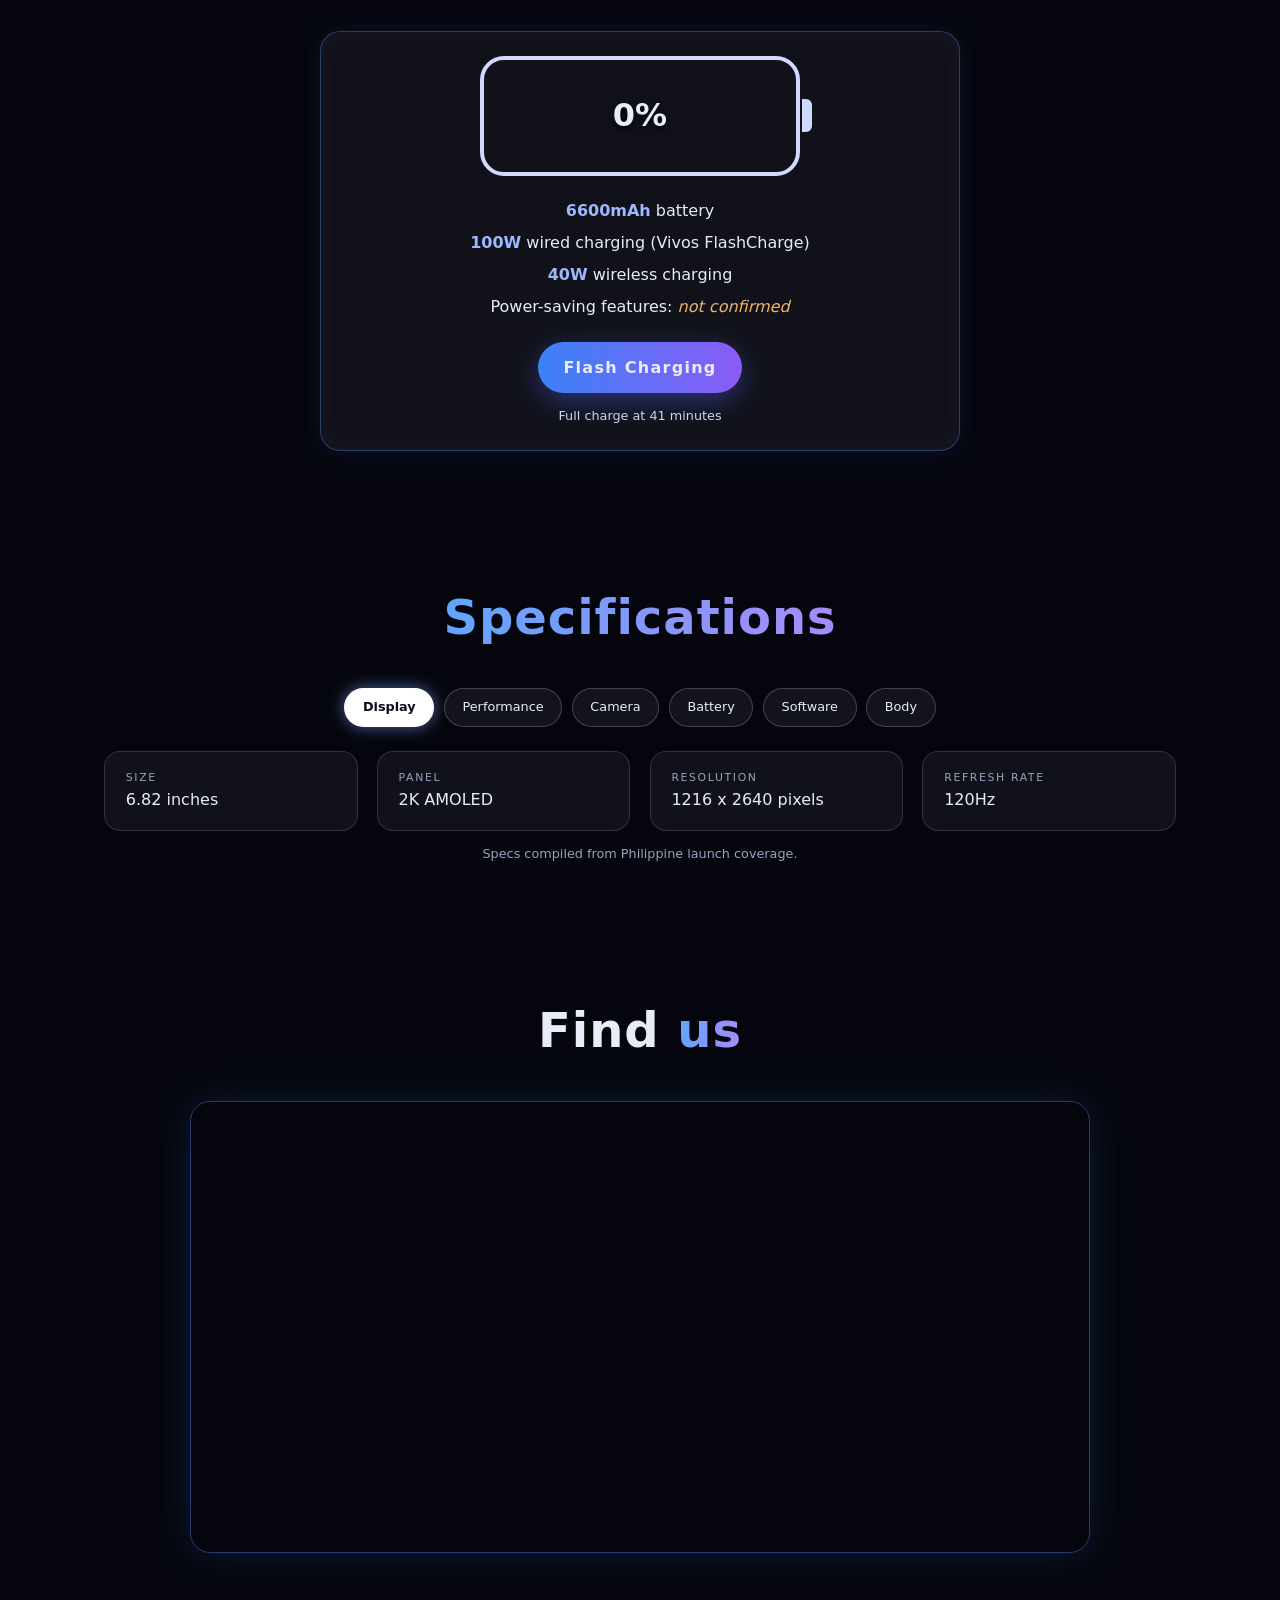
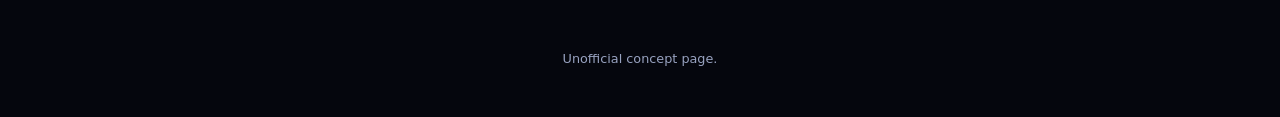
==== commit b51e467e: "Update index.html" ====
--- a/Home/index.html
+++ b/Home/index.html
@@ -54,21 +54,21 @@
 .chip:hover { border-color: var(--blue); }
 .chip.on { background: #fff; color: #0b0d18; font-weight: 700; box-shadow: 0 0 16px rgba(120,160,255,.6); }
 
-/* Hero */
-.hero { display: grid; grid-template-columns: 1fr 1fr; gap: 2rem; align-items: center; min-height: 100vh; }
+/* Hero: video on top, full width, text below */
+.hero { display: flex; flex-direction: column; gap: 2rem; align-items: stretch; min-height: auto; padding-top: calc(var(--nav-h) + 2rem); }
+.hero-media { width: 100%; min-width: 0; order: -1; }
+.hero-video { position: relative; width: 100%; border-radius: 24px; overflow: hidden; background: #000;
+  border: 1px solid rgba(96,140,255,.4); box-shadow: 0 0 50px rgba(59,130,246,.3), 0 0 90px rgba(139,92,246,.18); }
+.hero-video video { display: block; width: 100%; height: auto; max-height: 75vh; object-fit: contain; background: #000; }
+.hero-text { text-align: center; }
 .eyebrow { color: #9db8ff; letter-spacing: .3em; text-transform: uppercase; font-size: .75rem; }
 h1 { font-size: clamp(2.4rem, 6vw, 4.8rem); line-height: 1.05; font-weight: 900; margin: .6rem 0; }
 h1 span { display: block; }
 .tag { font-size: 1.3rem; font-style: italic; color: #c4b5fd; }
-.lead { margin-top: 1rem; color: var(--mut); max-width: 46ch; }
-
-/* Hero advertisement video */
-.hero-media { min-width: 0; }
-.hero-video { position: relative; width: 100%; border-radius: 24px; overflow: hidden; background: #000;
-  border: 1px solid rgba(96,140,255,.4); box-shadow: 0 0 50px rgba(59,130,246,.3), 0 0 90px rgba(139,92,246,.18); }
-.hero-video video { display: block; width: 100%; height: auto; max-height: 72vh; object-fit: contain; background: #000; }
-
-/* Camera */
+.lead { margin: 1rem auto 0; color: var(--mut); max-width: 46ch; }
+.hero .row { justify-content: center; }
+
+/* Note */
 .note { text-align: center; color: #f0b36a; margin: -1rem auto 1.5rem; max-width: 60ch; font-size: .9rem; }
 .cam { max-width: 960px; margin: 0 auto; padding: 1rem; border-radius: 24px; border: 1px solid rgba(96,140,255,.4); background: rgba(255,255,255,.04); box-shadow: 0 0 40px rgba(59,130,246,.18); }
 .view { position: relative; aspect-ratio: 3 / 2; overflow: hidden; border-radius: 16px; background: #000; cursor: grab; touch-action: none; }
@@ -121,8 +121,6 @@
 
 /* Responsive */
 @media (max-width: 860px) {
-  .hero { grid-template-columns: 1fr; text-align: center; padding-top: calc(var(--nav-h) + 1.5rem); min-height: auto; }
-  .hero .row { justify-content: center; }
   .lead { margin-inline: auto; }
   .burger { display: block; }
   nav { position: fixed; top: var(--nav-h); left: 0; right: 0; flex-direction: column; padding: 1.2rem; background: rgba(5,6,13,.95); border-bottom: 1px solid rgba(120,150,255,.2);
@@ -156,8 +154,17 @@
 </header>
 
 <main>
-<!-- HERO: text + advertisement video -->
+<!-- HERO: video full width on top, text below -->
 <section id="home" class="hero">
+  <div class="hero-media reveal">
+    <div class="hero-video">
+      <video id="ads" src="ADS (1).mp4" autoplay muted loop playsinline controls preload="auto" aria-label="vivos X300 Ultra advertisement">
+        Your browser does not support the video tag.
+      </video>
+    </div>
+    <p class="hint">Tap the speaker icon on the video for sound</p>
+  </div>
+
   <div class="hero-text reveal">
     <p class="eyebrow">ZEISS co-engineered flagship</p>
     <h1>VIVOS <span>X300 ULTRA</span></h1>
@@ -167,15 +174,6 @@
       <a class="btn primary" href="#description">Product Description</a>
       <a class="btn ghost" href="#buy">See the Price</a>
     </div>
-  </div>
-
-  <div class="hero-media reveal">
-    <div class="hero-video">
-      <video id="ads" src="ADS (1).mp4" autoplay muted loop playsinline controls preload="auto" aria-label="vivos X300 Ultra advertisement">
-        Your browser does not support the video tag.
-      </video>
-    </div>
-    <p class="hint">Tap the speaker icon on the video for sound</p>
   </div>
 </section>
 
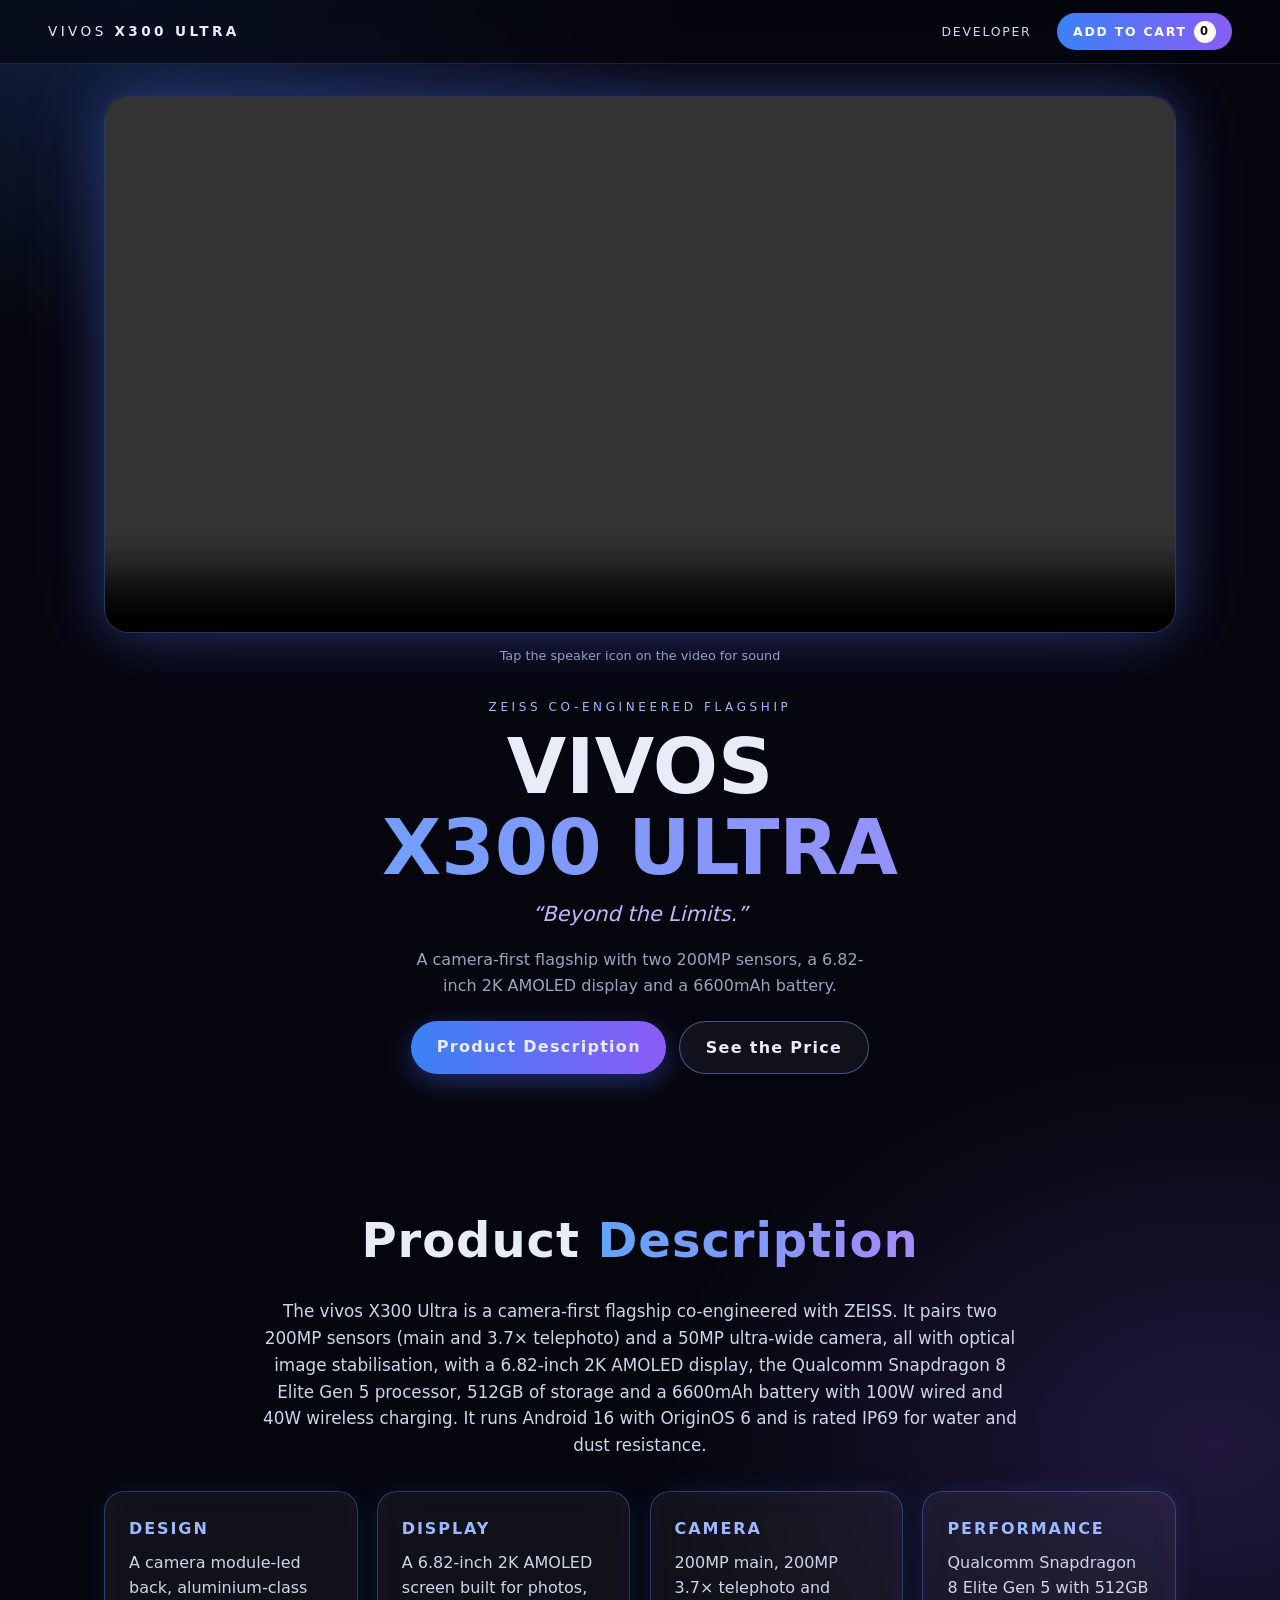
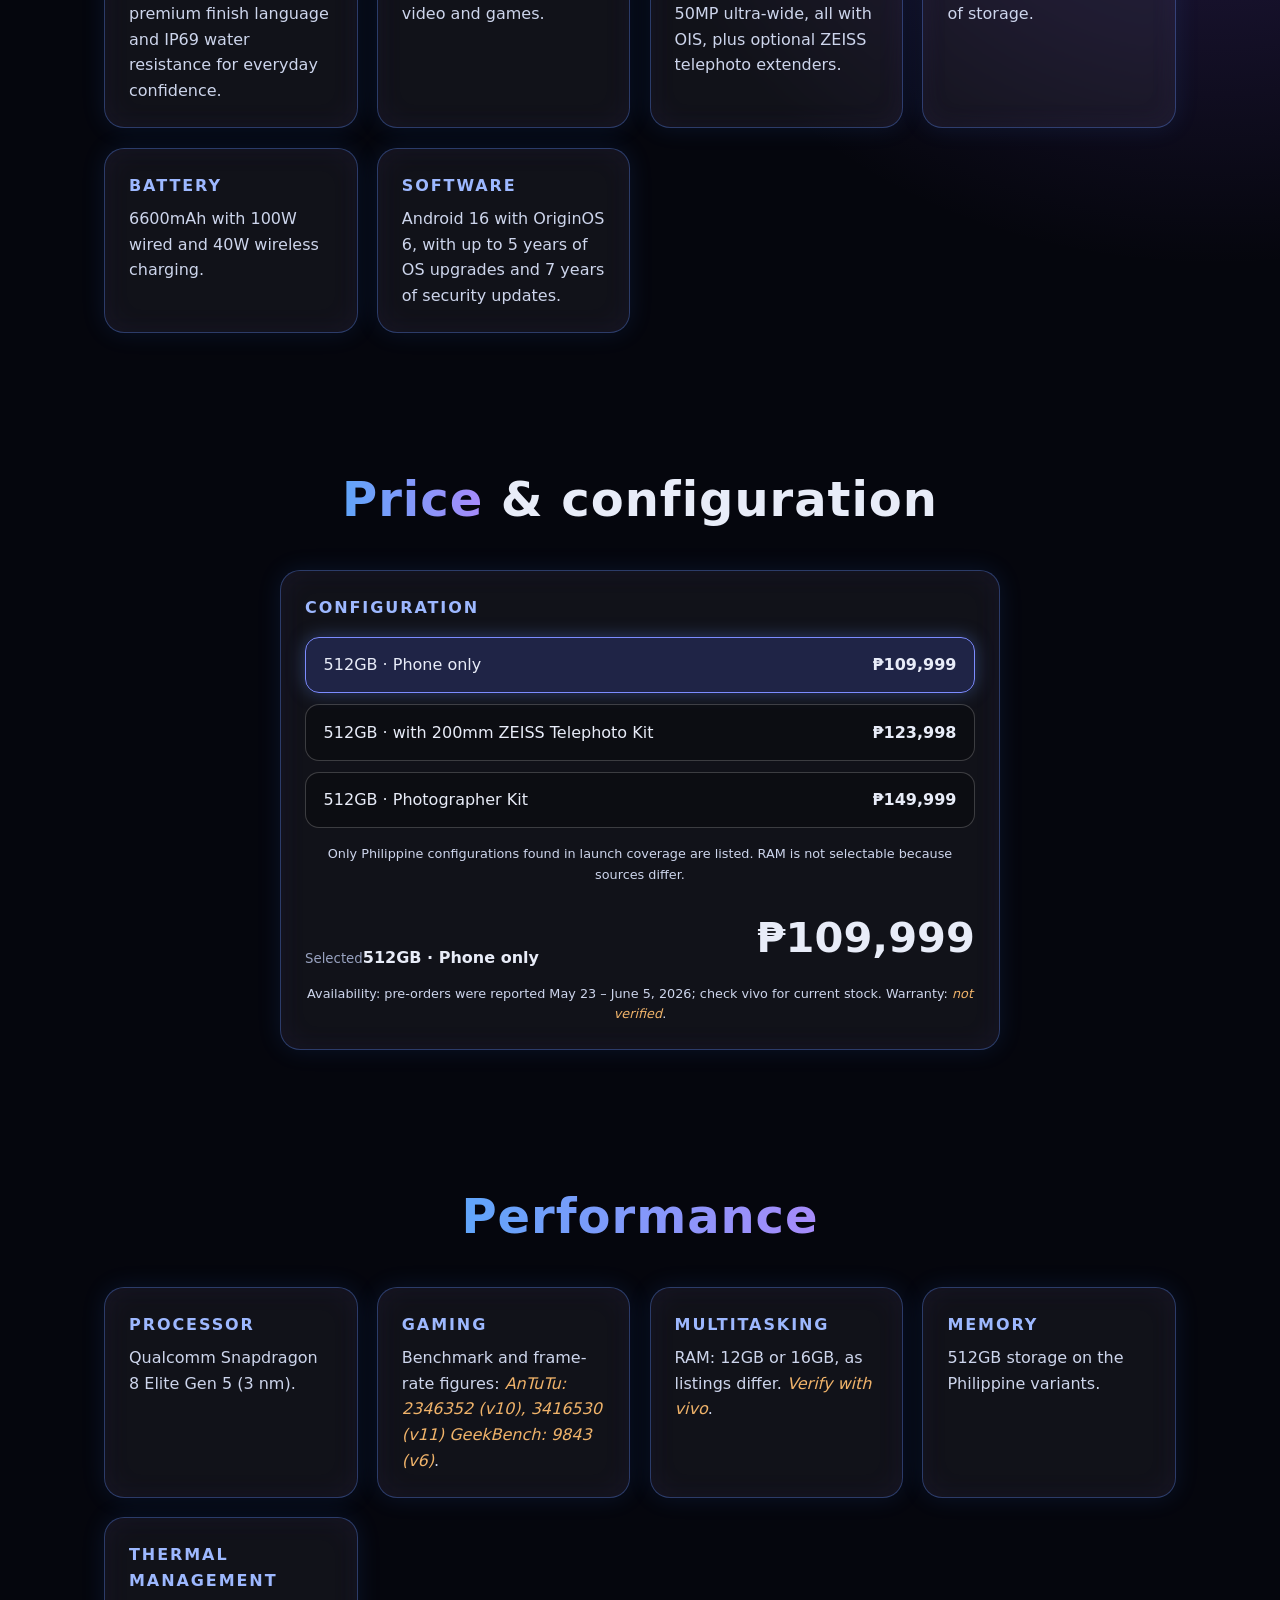
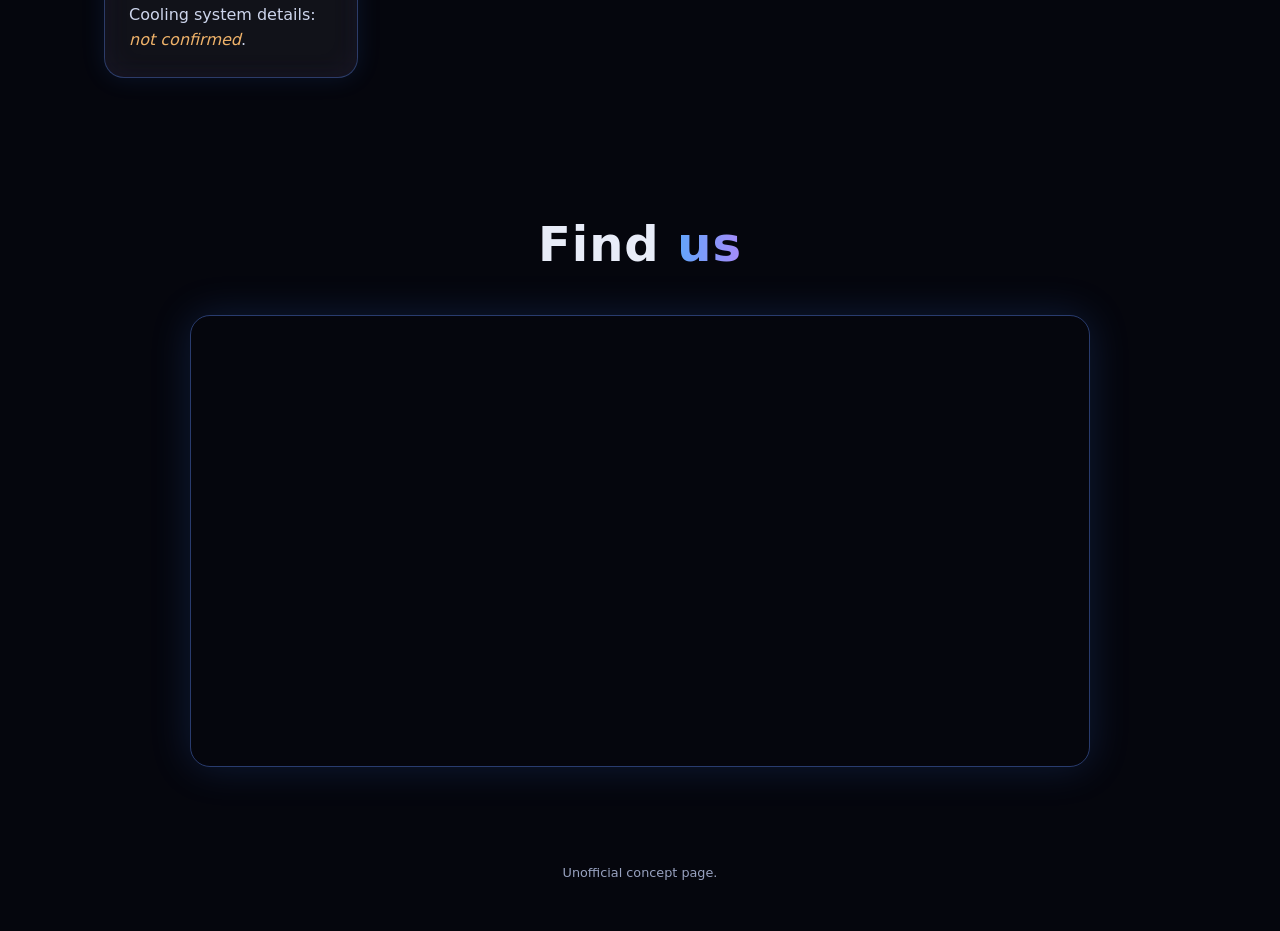
==== commit 000d3b28: "Update index.html" ====
--- a/Home/index.html
+++ b/Home/index.html
@@ -26,13 +26,11 @@
 nav { display: flex; gap: clamp(.8rem, 2vw, 1.8rem); align-items: center; }
 nav a { font-size: .78rem; letter-spacing: .14em; text-transform: uppercase; color: #cfd6ee; transition: color .2s; }
 nav a:hover { color: #fff; }
-nav .cta { padding: .45rem 1rem; border-radius: 30px; background: linear-gradient(90deg, var(--blue), var(--purple)); color: #fff; }
-.burger { display: none; background: none; border: 0; width: 32px; height: 26px; position: relative; }
-.burger span { position: absolute; left: 4px; right: 4px; height: 2px; background: #fff; transition: .3s; }
-.burger span:nth-child(1) { top: 5px; } .burger span:nth-child(2) { top: 12px; } .burger span:nth-child(3) { top: 19px; }
-.burger[aria-expanded="true"] span:nth-child(1) { top: 12px; transform: rotate(45deg); }
-.burger[aria-expanded="true"] span:nth-child(2) { opacity: 0; }
-.burger[aria-expanded="true"] span:nth-child(3) { top: 12px; transform: rotate(-45deg); }
+.cart-btn { display: inline-flex; align-items: center; gap: .45rem; padding: .45rem 1rem; border-radius: 30px; border: 0;
+  background: linear-gradient(90deg, var(--blue), var(--purple)); color: #fff; font-size: .78rem; letter-spacing: .14em; text-transform: uppercase; font-weight: 700; }
+.cart-count { display: inline-grid; place-items: center; min-width: 22px; height: 22px; padding: 0 6px; border-radius: 20px; background: #fff; color: #0b0d18; font-size: .72rem; font-weight: 800; }
+.cart-btn.added .check { display: inline-block; }
+.check { display: none; font-weight: 900; }
 
 /* Layout */
 .sec, .hero { padding: calc(var(--nav-h) + 3rem) clamp(1rem, 5vw, 4rem) 3rem; max-width: 1200px; margin: 0 auto; }
@@ -52,9 +50,8 @@
 .btn:hover { transform: translateY(-3px); box-shadow: 0 10px 30px rgba(90,120,255,.45); }
 .chip { padding: .5rem 1.1rem; border-radius: 30px; background: rgba(255,255,255,.06); border: 1px solid rgba(255,255,255,.2); font-size: .8rem; transition: .2s; }
 .chip:hover { border-color: var(--blue); }
-.chip.on { background: #fff; color: #0b0d18; font-weight: 700; box-shadow: 0 0 16px rgba(120,160,255,.6); }
-
-/* Hero: video on top, full width, text below */
+
+/* Hero */
 .hero { display: flex; flex-direction: column; gap: 2rem; align-items: stretch; min-height: auto; padding-top: calc(var(--nav-h) + 2rem); }
 .hero-media { width: 100%; min-width: 0; order: -1; }
 .hero-video { position: relative; width: 100%; border-radius: 24px; overflow: hidden; background: #000;
@@ -68,37 +65,7 @@
 .lead { margin: 1rem auto 0; color: var(--mut); max-width: 46ch; }
 .hero .row { justify-content: center; }
 
-/* Note */
-.note { text-align: center; color: #f0b36a; margin: -1rem auto 1.5rem; max-width: 60ch; font-size: .9rem; }
-.cam { max-width: 960px; margin: 0 auto; padding: 1rem; border-radius: 24px; border: 1px solid rgba(96,140,255,.4); background: rgba(255,255,255,.04); box-shadow: 0 0 40px rgba(59,130,246,.18); }
-.view { position: relative; aspect-ratio: 3 / 2; overflow: hidden; border-radius: 16px; background: #000; cursor: grab; touch-action: none; }
-.view.drag { cursor: grabbing; }
-.view img { object-fit: cover; position: absolute; top: 0; left: 0; width: 100%; height: 100%; transform-origin: 0 0; transition: transform .45s cubic-bezier(.2,.7,.2,1); user-select: none; }
-.view.drag img { transition: none; }
-.badge { position: absolute; top: 12px; left: 12px; padding: .25rem .8rem; border-radius: 20px; background: rgba(0,0,0,.6); border: 1px solid rgba(255,255,255,.3); font-weight: 700; }
-.mark { position: absolute; width: 22px; height: 22px; margin: -11px 0 0 -11px; border: 2px solid #fff; border-radius: 50%; opacity: 0; pointer-events: none; transition: opacity .3s; box-shadow: 0 0 8px #000; }
-.range { display: flex; align-items: center; gap: 1rem; margin-top: 1.2rem; font-weight: 700; }
-.range input { flex: 1; accent-color: #7c8cff; }
-
-/* Battery */
-.batt { max-width: 640px; margin: 0 auto; text-align: center; }
-.bat { position: relative; width: min(100%, 320px); height: 120px; margin: 0 auto 1.4rem; border: 4px solid #cfd8ff; border-radius: 24px; padding: 6px; }
-.bat::after { content: ""; position: absolute; right: -16px; top: 35%; width: 10px; height: 30%; border-radius: 0 6px 6px 0; background: #cfd8ff; }
-.fill { height: 100%; width: 0%; border-radius: 16px; background: linear-gradient(90deg, #22c55e, #60a5fa); transition: width .2s linear; }
-.bat b { position: absolute; inset: 0; display: grid; place-items: center; font-size: 2rem; text-shadow: 0 2px 8px #000; }
-.bat.charging { animation: pulse 1.2s ease-in-out infinite; }
-@keyframes pulse { 50% { box-shadow: 0 0 30px rgba(96,165,250,.8); } }
-.facts { list-style: none; margin-bottom: 1.4rem; display: grid; gap: .4rem; }
-.facts b { color: #9db8ff; }
-
-/* Specs */
-.tabs { display: flex; flex-wrap: wrap; justify-content: center; gap: .6rem; margin-bottom: 1.5rem; }
-.specs { grid-template-columns: repeat(auto-fit, minmax(240px, 1fr)); }
-.spec { padding: 1.1rem 1.3rem; border-radius: 16px; background: rgba(255,255,255,.05); border: 1px solid rgba(255,255,255,.14); animation: pop .4s ease both; }
-.spec small { display: block; color: var(--mut); letter-spacing: .15em; text-transform: uppercase; font-size: .68rem; }
-@keyframes pop { from { opacity: 0; transform: translateY(10px); } }
-
-/* Price / buy */
+/* Price */
 .buy { max-width: 720px; margin: 0 auto; }
 .opts { display: grid; gap: .7rem; margin: 1rem 0; }
 .opt { display: flex; justify-content: space-between; gap: 1rem; padding: .9rem 1.1rem; border-radius: 14px; border: 1px solid rgba(255,255,255,.2); background: rgba(0,0,0,.25); text-align: left; transition: .2s; }
@@ -139,22 +106,18 @@
 <body>
 <header class="nav">
   <a href="#home" class="brand">vivos <b>X300 Ultra</b></a>
-  <button class="burger" id="burger" aria-label="Menu" aria-expanded="false"><span></span><span></span><span></span></button>
   <nav id="menu">
-    <a href="#home">Home</a>
-    <a href="#description">Product Description</a>
-    <a href="#camera">Camera</a>
-    <a href="#performance">Performance</a>
-    <a href="#battery">Battery</a>
-    <a href="#specs">Specifications</a>
-    <a href="#location">Location</a>
     <a href="Dev.html">Developer</a>
-    <a href="#buy" class="cta">Buy Now</a>
+    <button class="cart-btn" id="cartBtn" type="button">
+      <span class="check">✓</span>
+      <span>Add to Cart</span>
+      <span class="cart-count" id="cc">0</span>
+    </button>
   </nav>
 </header>
 
 <main>
-<!-- HERO: video full width on top, text below -->
+<!-- HERO -->
 <section id="home" class="hero">
   <div class="hero-media reveal">
     <div class="hero-video">
@@ -203,29 +166,6 @@
       <div class="price" id="price">₱0</div>
     </div>
     <p class="hint">Availability: pre-orders were reported May 23 – June 5, 2026; check vivo for current stock. Warranty: <span class="na">not verified</span>.</p>
-    <div class="row">
-      <button class="btn primary" id="buyNow">Buy Now</button>
-      <button class="btn ghost" id="addCart">Add to Cart (<span id="cc">0</span>)</button>
-    </div>
-  </div>
-</section>
-
-<!-- CAMERA -->
-<section id="camera" class="sec">
-  <h2 class="reveal">Camera <span>zoom demo</span></h2>
-  <p class="note reveal">Simulated digital zoom on a sample photo. It is a visual demo only and does not reproduce the phone's real optical or hybrid zoom quality. The sample image is low resolution, so it softens at high zoom.</p>
-  <div class="cam reveal">
-    <div class="view" id="view"><img id="photo" src="/vivos/Images/mountain2.jpg" draggable="false"><i class="mark" id="mark"></i><span class="badge" id="zv">1.0×</span></div>
-    <div class="row center" id="lenses" role="group" aria-label="Lens">
-      <button class="chip" data-z="0.5">Ultra-wide</button>
-      <button class="chip" data-z="1">Main</button>
-      <button class="chip" data-z="3.7">Telephoto</button>
-      <button class="chip" data-z="20">High Zoom</button>
-    </div>
-    <div class="row center" id="zbtns"></div>
-    <label class="range">Zoom <input type="range" id="zr" min="0.5" max="100" step="0.1" value="1"></label>
-    <div class="row center"><button class="btn ghost" id="reset">Reset View</button></div>
-    <p class="hint">Click the picture to set the zoom centre · drag to pan when zoomed</p>
   </div>
 </section>
 
@@ -241,30 +181,6 @@
   </div>
 </section>
 
-<!-- BATTERY -->
-<section id="battery" class="sec">
-  <h2 class="reveal"><span>Battery</span> &amp; charging</h2>
-  <div class="card batt reveal">
-    <div class="bat" aria-hidden="true"><div class="fill" id="fill"></div><b id="pct">0%</b></div>
-    <ul class="facts">
-      <li><b>6600mAh</b> battery</li>
-      <li><b>100W</b> wired charging (Vivos FlashCharge)</li>
-      <li><b>40W</b> wireless charging</li>
-      <li>Power-saving features: <span class="na">not confirmed</span></li>
-    </ul>
-    <button class="btn primary" id="charge">Flash Charging</button>
-    <p class="hint">Full charge at 41 minutes</p>
-  </div>
-</section>
-
-<!-- SPECS -->
-<section id="specs" class="sec">
-  <h2 class="reveal"><span>Specifications</span></h2>
-  <div class="tabs reveal" id="tabs" role="tablist"></div>
-  <div class="grid specs reveal" id="panel" role="tabpanel"></div>
-  <p class="hint">Specs compiled from Philippine launch coverage.</p>
-</section>
-
 <section id="location" class="sec">
   <h2 class="reveal">Find <span>us</span></h2>
   <div class="map reveal">
@@ -282,7 +198,6 @@
 const $ = (s, r = document) => r.querySelector(s);
 const $$ = (s, r = document) => [...r.querySelectorAll(s)];
 const RM = matchMedia('(prefers-reduced-motion: reduce)').matches;
-const clamp = (v, a, b) => Math.min(b, Math.max(a, v));
 const peso = n => '₱' + n.toLocaleString('en-PH');
 
 /* Toast */
@@ -292,10 +207,7 @@
   clearTimeout(tt); tt = setTimeout(() => t.classList.remove('show'), 2600);
 }
 
-/* Nav + scroll reveal */
-const burger = $('#burger'), menu = $('#menu');
-burger.onclick = () => { const o = menu.classList.toggle('open'); burger.setAttribute('aria-expanded', o); };
-$$('#menu a').forEach(a => a.addEventListener('click', () => { menu.classList.remove('open'); burger.setAttribute('aria-expanded', false); }));
+/* Scroll reveal */
 const io = new IntersectionObserver(es => es.forEach(e => { if (e.isIntersecting) { e.target.classList.add('in'); io.unobserve(e.target); } }), { threshold: .15 });
 $$('.reveal').forEach(el => io.observe(el));
 
@@ -307,95 +219,13 @@
   else { const p = ads.play(); if (p && p.catch) p.catch(() => {}); }
 }
 
-/* Camera zoom */
-const photo = $('#photo'), view = $('#view'), zr = $('#zr'), mark = $('#mark');
-const ZOOMS = [.5, 1, 2, 3, 5, 10, 20, 50, 100];
-ZOOMS.forEach(z => {
-  const b = document.createElement('button'); b.className = 'chip'; b.dataset.z = z; b.textContent = z + '×';
-  $('#zbtns').appendChild(b);
-});
-let Z = .5, X = 0, Y = 0, F = null;
-function paint() {
-  const W = view.clientWidth, H = view.clientHeight, k = Z * 2;
-  X = clamp(X, W * (1 - k), 0); Y = clamp(Y, H * (1 - k), 0);
-  photo.style.transform = `translate(${X}px,${Y}px) scale(${k})`;
-  $('#zv').textContent = (+Z.toFixed(1)) + '×';
-  zr.value = Z;
-  $$('#zbtns .chip, #lenses .chip').forEach(b => b.classList.remove('on'));
-  $$('#zbtns .chip').forEach(b => b.classList.toggle('on', +b.dataset.z === Z));
-  const lens = Z < 1 ? 0 : Z < 3.7 ? 1 : Z < 10 ? 2 : 3;
-  $$('#lenses .chip')[lens].classList.add('on');
-}
-function setZoom(nz) {
-  nz = clamp(nz, .5, 100);
-  const W = view.clientWidth, H = view.clientHeight, p = F || { x: W / 2, y: H / 2 }, r = nz / Z;
-  X = p.x - (p.x - X) * r; Y = p.y - (p.y - Y) * r; Z = nz; paint();
-}
-$$('#zbtns .chip, #lenses .chip').forEach(b => b.onclick = () => setZoom(+b.dataset.z));
-zr.addEventListener('input', () => setZoom(+zr.value));
-$('#reset').onclick = () => { F = null; mark.style.opacity = 0; Z = .5; X = Y = 0; setZoom(1); };
-
-let pd = false, moved = 0, px = 0, py = 0;
-view.addEventListener('pointerdown', e => { pd = true; moved = 0; px = e.clientX; py = e.clientY; view.setPointerCapture(e.pointerId); });
-view.addEventListener('pointermove', e => {
-  if (!pd) return;
-  const dx = e.clientX - px, dy = e.clientY - py; moved += Math.abs(dx) + Math.abs(dy);
-  if (moved > 4) { view.classList.add('drag'); X += dx; Y += dy; paint(); }
-  px = e.clientX; py = e.clientY;
-});
-view.addEventListener('pointerup', e => {
-  pd = false; view.classList.remove('drag');
-  if (moved <= 4) {
-    const r = view.getBoundingClientRect(); F = { x: e.clientX - r.left, y: e.clientY - r.top };
-    mark.style.left = F.x + 'px'; mark.style.top = F.y + 'px'; mark.style.opacity = 1;
-    setTimeout(() => mark.style.opacity = 0, 1200);
-  }
-});
-addEventListener('resize', paint);
-Z = .5; setZoom(1);
-
-/* Battery simulation */
-let charging = false;
-$('#charge').onclick = () => {
-  if (charging) return; charging = true;
-  const bat = $('.bat'), t0 = performance.now(), dur = RM ? 300 : 5000;
-  bat.classList.add('charging'); $('#charge').textContent = 'Charging…';
-  (function step(n) {
-    const p = clamp((n - t0) / dur, 0, 1), v = Math.round(p * 100);
-    $('#fill').style.width = v + '%'; $('#pct').textContent = v + '%';
-    if (p < 1) return requestAnimationFrame(step);
-    bat.classList.remove('charging'); $('#charge').textContent = 'Flash Charging'; charging = false;
-  })(t0);
-};
-
-/* Specification tabs */
-const NC = 'Not confirmed';
-const SPECS = {
-  Display: [['Size', '6.82 inches'], ['Panel', '2K AMOLED'], ['Resolution', '1216 x 2640 pixels'], ['Refresh rate', '120Hz']],
-  Performance: [['Processor', 'Qualcomm Snapdragon 8 Elite Gen 5 (3 nm)'], ['GPU', 'Arm G1-Ultra'], ['RAM', '12GB or 16GB (sources differ)'], ['Storage', '512GB, up to 1TB']],
-  Camera: [['Main', '200MP, f/1.9, Gimbal OIS'], ['Telephoto', '200MP, f/2.7, 3.7× zoom, OIS'], ['Ultra-wide', '50MP, f/2.0, OIS'], ['Extenders', 'ZEISS 200mm and 400mm (optional)']],
-  Battery: [['Capacity', '6600mAh'], ['Wired', '100W vivos FlashCharge'], ['Wireless', '40W']],
-  Software: [['OS', 'Android 16 with OriginOS 6'], ['Updates', 'Up to 5 years OS, 7 years security'], ['Connectivity', '5G, Wi-Fi 7, NFC, IR'], ['Security', 'Ultrasonic fingerprint scanner'], ['Audio', 'Stereo speakers']],
-  Body: [['Dimensions', '150.6 x 71.9 x 8 mm (5.93 x 2.83 x 0.31 in)'], ['Weight', '190 g (6.70 oz)'], ['Water / dust', 'IP69']],
-};
-const tabs = $('#tabs'), panel = $('#panel');
-function showTab(name) {
-  $$('.chip', tabs).forEach(b => { const on = b.textContent === name; b.classList.toggle('on', on); b.setAttribute('aria-selected', on); });
-  panel.innerHTML = SPECS[name].map(([k, v]) => `<div class="spec"><small>${k}</small>${v === NC ? `<span class="na">${v}</span>` : v}</div>`).join('');
-}
-Object.keys(SPECS).forEach(n => {
-  const b = document.createElement('button'); b.className = 'chip'; b.textContent = n; b.setAttribute('role', 'tab');
-  b.onclick = () => showTab(n); tabs.appendChild(b);
-});
-showTab('Display');
-
-/* Configuration + cart (demo; no real purchase) */
+/* Configuration */
 const CONFIGS = [
   { name: '512GB · Phone only', price: 109999 },
   { name: '512GB · with 200mm ZEISS Telephoto Kit', price: 123998 },
   { name: '512GB · Photographer Kit', price: 149999 },
 ];
-let cfg = CONFIGS[0], cart = 0;
+let cfg = CONFIGS[0], cart = 0, cartTimer;
 function renderCfg() {
   $('#sel').textContent = cfg.name; $('#price').textContent = peso(cfg.price);
   $$('.opt').forEach((o, i) => o.setAttribute('aria-checked', CONFIGS[i] === cfg));
@@ -407,8 +237,17 @@
   $('#opts').appendChild(b);
 });
 renderCfg();
-$('#addCart').onclick = () => { cart++; $('#cc').textContent = cart; toast(`Added: ${cfg.name} — demo cart`); };
-$('#buyNow').onclick = () => toast('Demo page: no order placed. Please buy from vivos’s official channels.');
+
+/* Add to cart: show check + count in header */
+$('#cartBtn').onclick = () => {
+  cart++;
+  $('#cc').textContent = cart;
+  const btn = $('#cartBtn');
+  btn.classList.add('added');
+  clearTimeout(cartTimer);
+  cartTimer = setTimeout(() => btn.classList.remove('added'), 1500);
+  toast(`Added: ${cfg.name} — demo cart`);
+};
 </script>
 </body>
 </html>
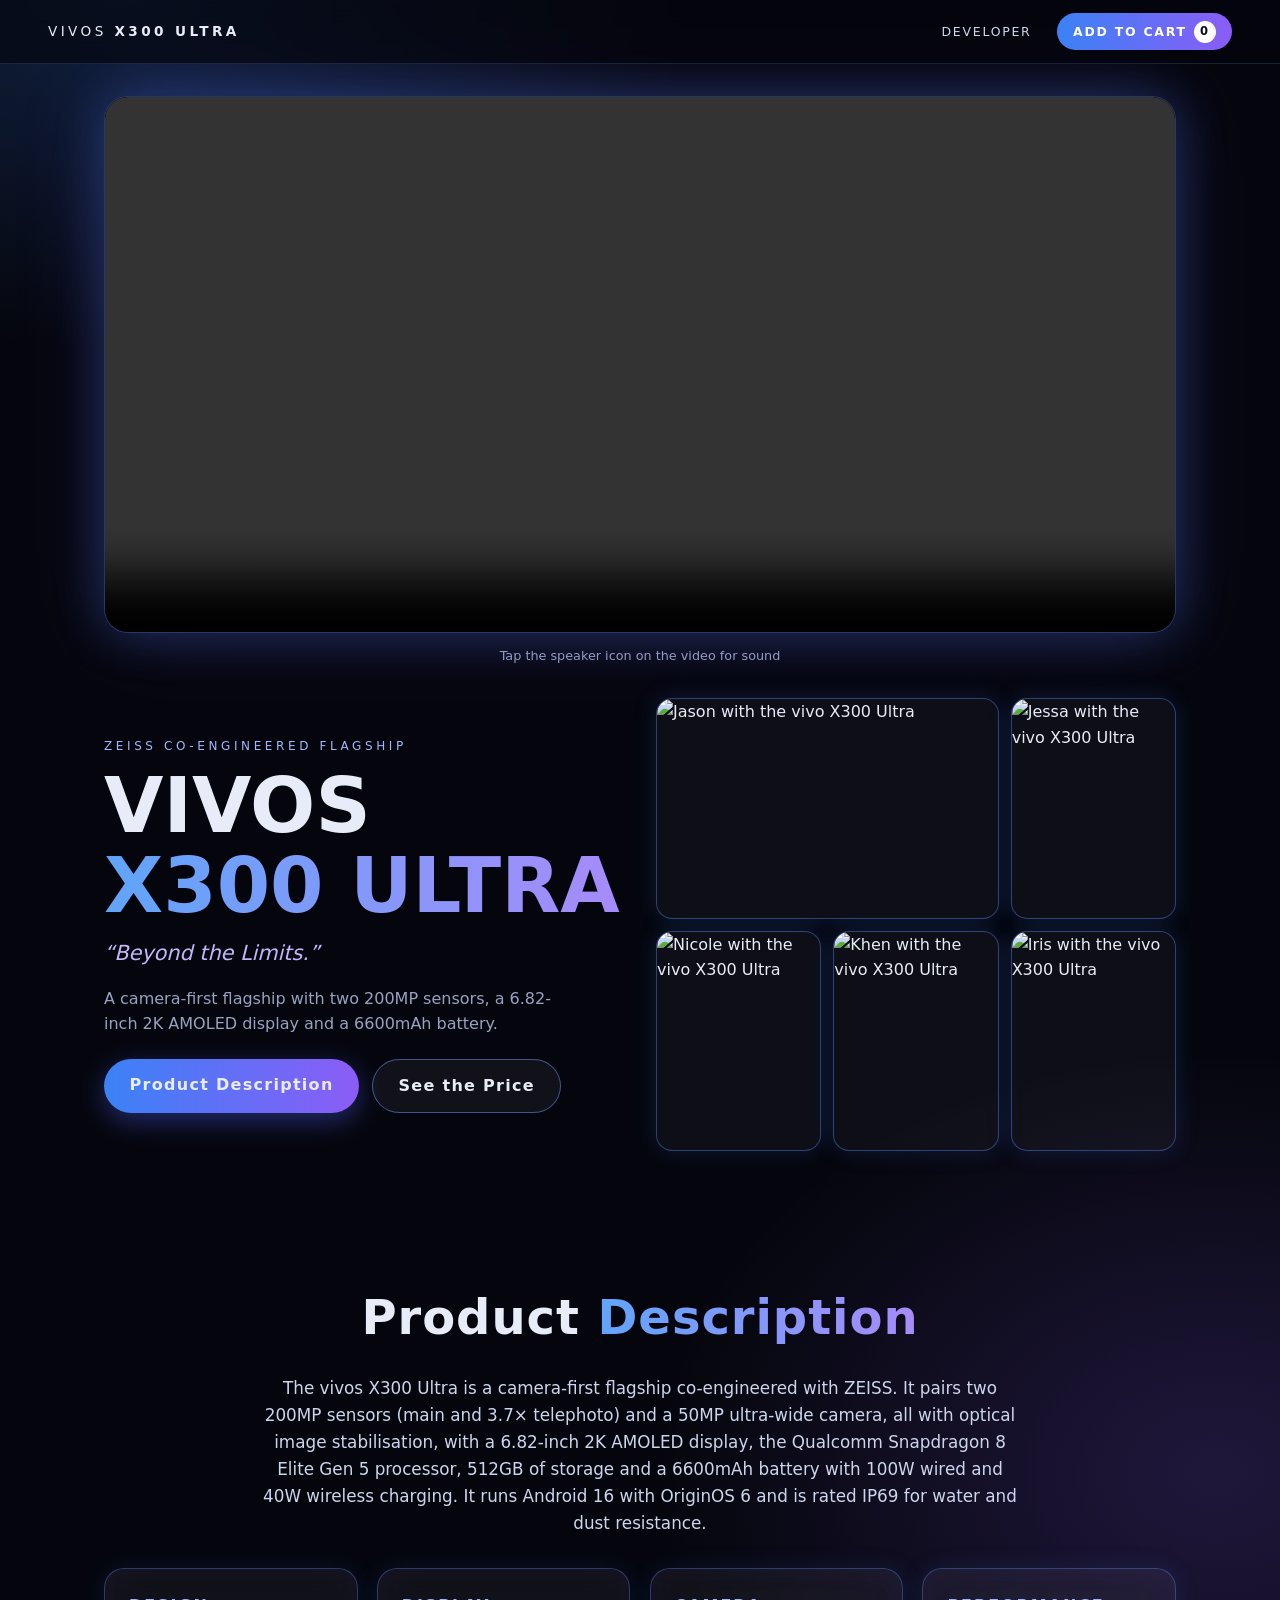
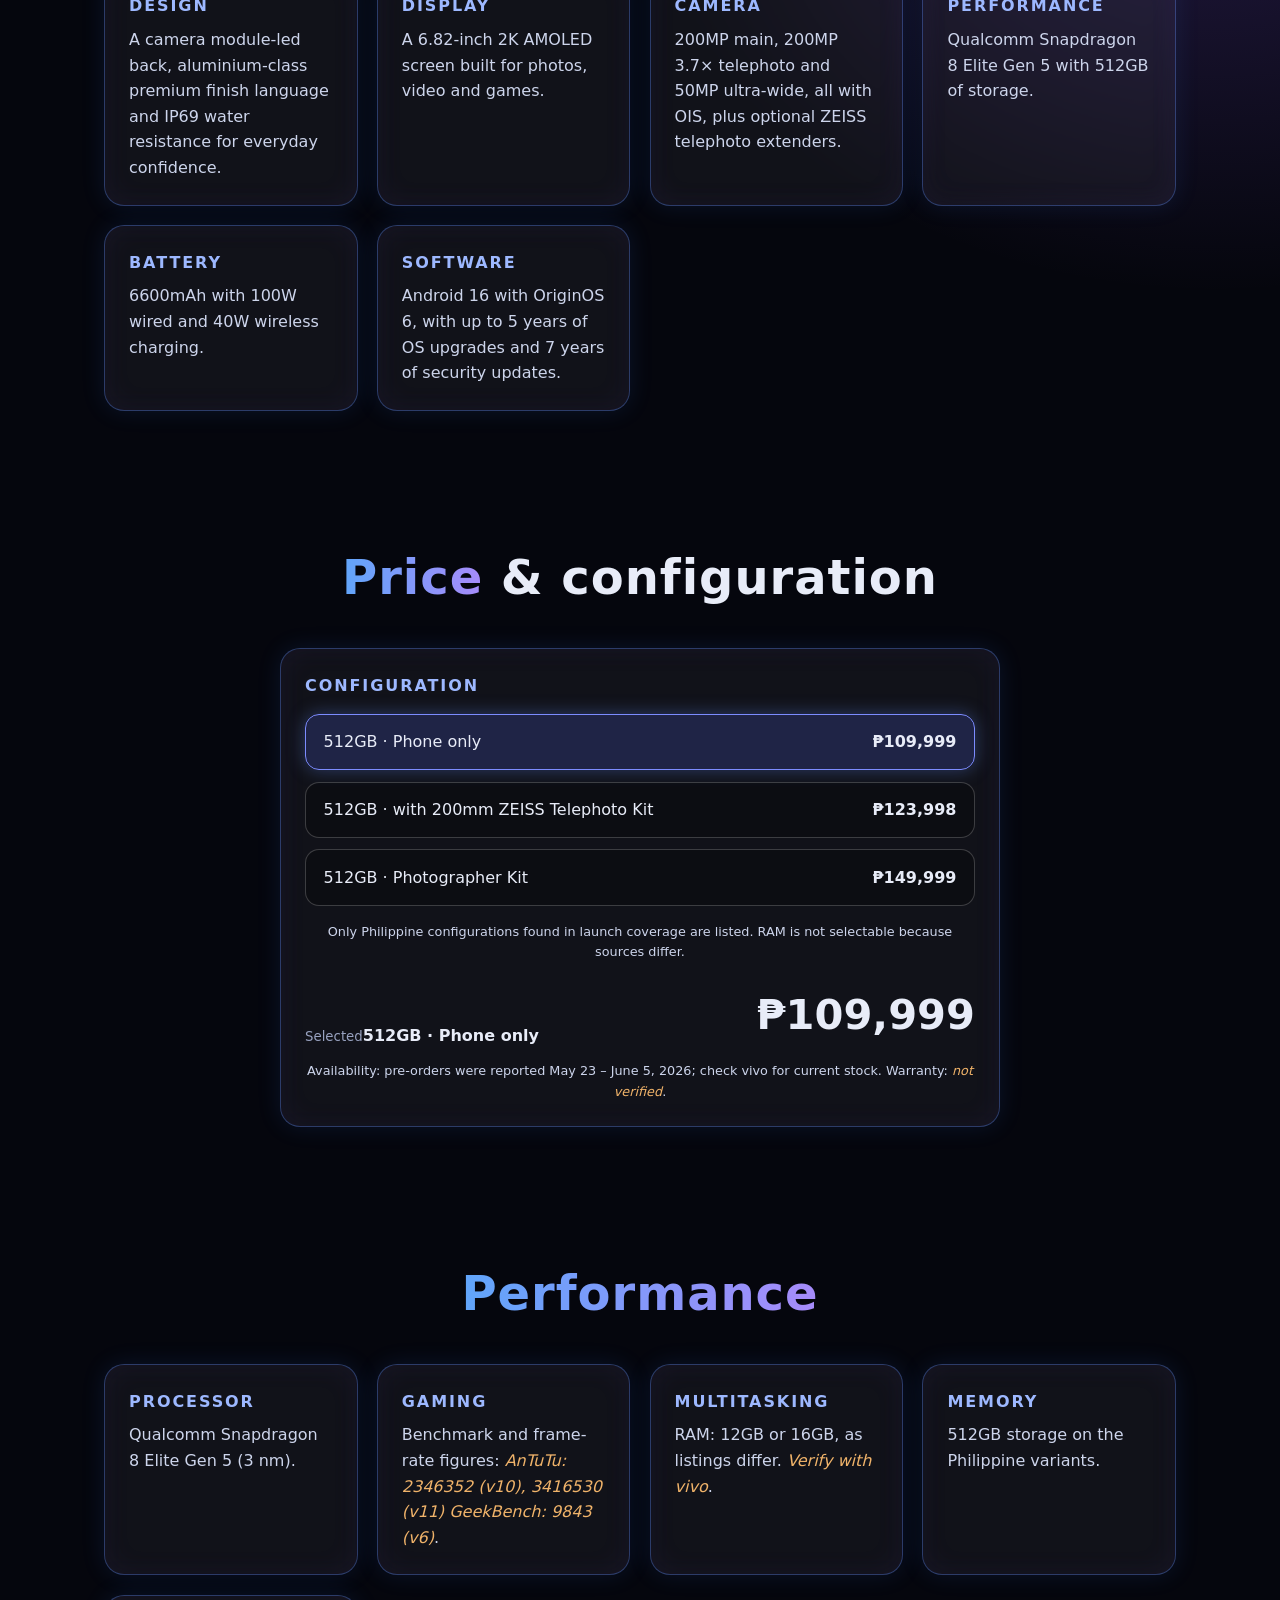
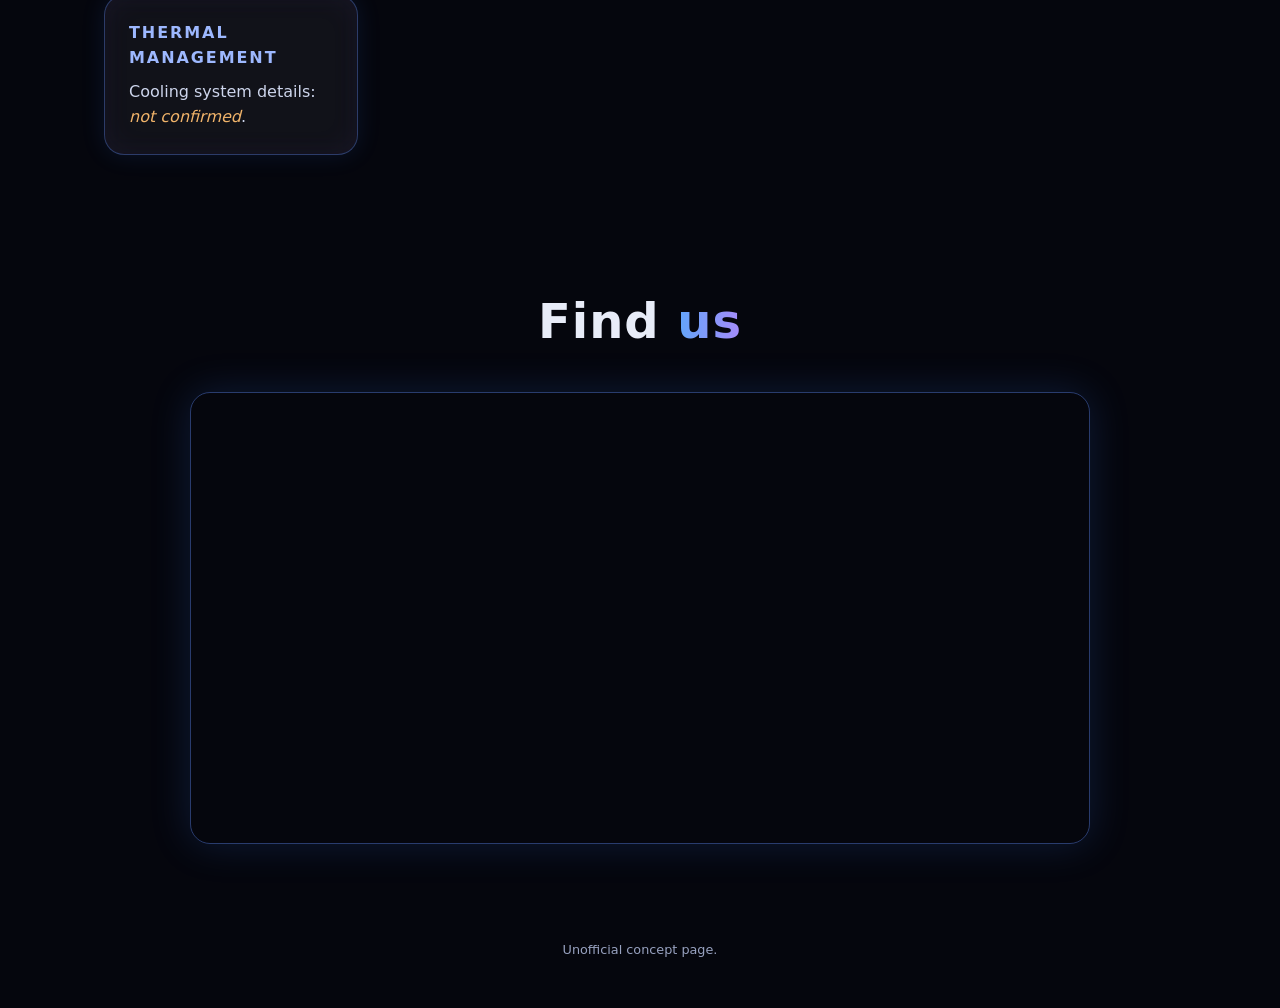
==== commit d689fed6: "Update index.html" ====
--- a/Home/index.html
+++ b/Home/index.html
@@ -65,6 +65,23 @@
 .lead { margin: 1rem auto 0; color: var(--mut); max-width: 46ch; }
 .hero .row { justify-content: center; }
 
+/* Hero: text on the left, photos on the right */
+.hero-row { display: grid; grid-template-columns: 1fr 1fr; gap: 32px; align-items: center; }
+.hero-row .hero-text { text-align: left; }
+.hero-row .row { justify-content: flex-start; }
+.hero-row .lead { margin-left: 0; }
+.hero-photos { display: grid; grid-template-columns: repeat(3, 1fr); gap: 12px; }
+.hero-photos img { width: 100%; height: auto; aspect-ratio: 3 / 4; object-fit: cover; border-radius: 16px;
+  border: 1px solid rgba(96,140,255,.4); background: rgba(255,255,255,.04);
+  box-shadow: 0 0 24px rgba(59,130,246,.18); image-rendering: -webkit-optimize-contrast; image-rendering: high-quality; }
+.hero-photos img:first-child { grid-column: span 2; aspect-ratio: auto; }
+@media (max-width: 860px) {
+  .hero-row { grid-template-columns: 1fr; }
+  .hero-row .hero-text { text-align: center; }
+  .hero-row .row { justify-content: center; }
+  .hero-row .lead { margin-inline: auto; }
+}
+
 /* Price */
 .buy { max-width: 720px; margin: 0 auto; }
 .opts { display: grid; gap: .7rem; margin: 1rem 0; }
@@ -128,14 +145,24 @@
     <p class="hint">Tap the speaker icon on the video for sound</p>
   </div>
 
-  <div class="hero-text reveal">
-    <p class="eyebrow">ZEISS co-engineered flagship</p>
-    <h1>VIVOS <span>X300 ULTRA</span></h1>
-    <p class="tag">“Beyond the Limits.”</p>
-    <p class="lead">A camera-first flagship with two 200MP sensors, a 6.82-inch 2K AMOLED display and a 6600mAh battery.</p>
-    <div class="row">
-      <a class="btn primary" href="#description">Product Description</a>
-      <a class="btn ghost" href="#buy">See the Price</a>
+  <div class="hero-row">
+    <div class="hero-text reveal">
+      <p class="eyebrow">ZEISS co-engineered flagship</p>
+      <h1>VIVOS <span>X300 ULTRA</span></h1>
+      <p class="tag">“Beyond the Limits.”</p>
+      <p class="lead">A camera-first flagship with two 200MP sensors, a 6.82-inch 2K AMOLED display and a 6600mAh battery.</p>
+      <div class="row">
+        <a class="btn primary" href="#description">Product Description</a>
+        <a class="btn ghost" href="#buy">See the Price</a>
+      </div>
+    </div>
+
+    <div class="hero-photos reveal">
+      <img src="jasonVIVO.png" alt="Jason with the vivo X300 Ultra">
+      <img src="jessaVIVO.png" alt="Jessa with the vivo X300 Ultra">
+      <img src="nicsVIVO.png" alt="Nicole with the vivo X300 Ultra">
+      <img src="KhenVIVO.png" alt="Khen with the vivo X300 Ultra">
+      <img src="IrisVIVO_2_.jpg" alt="Iris with the vivo X300 Ultra">
     </div>
   </div>
 </section>
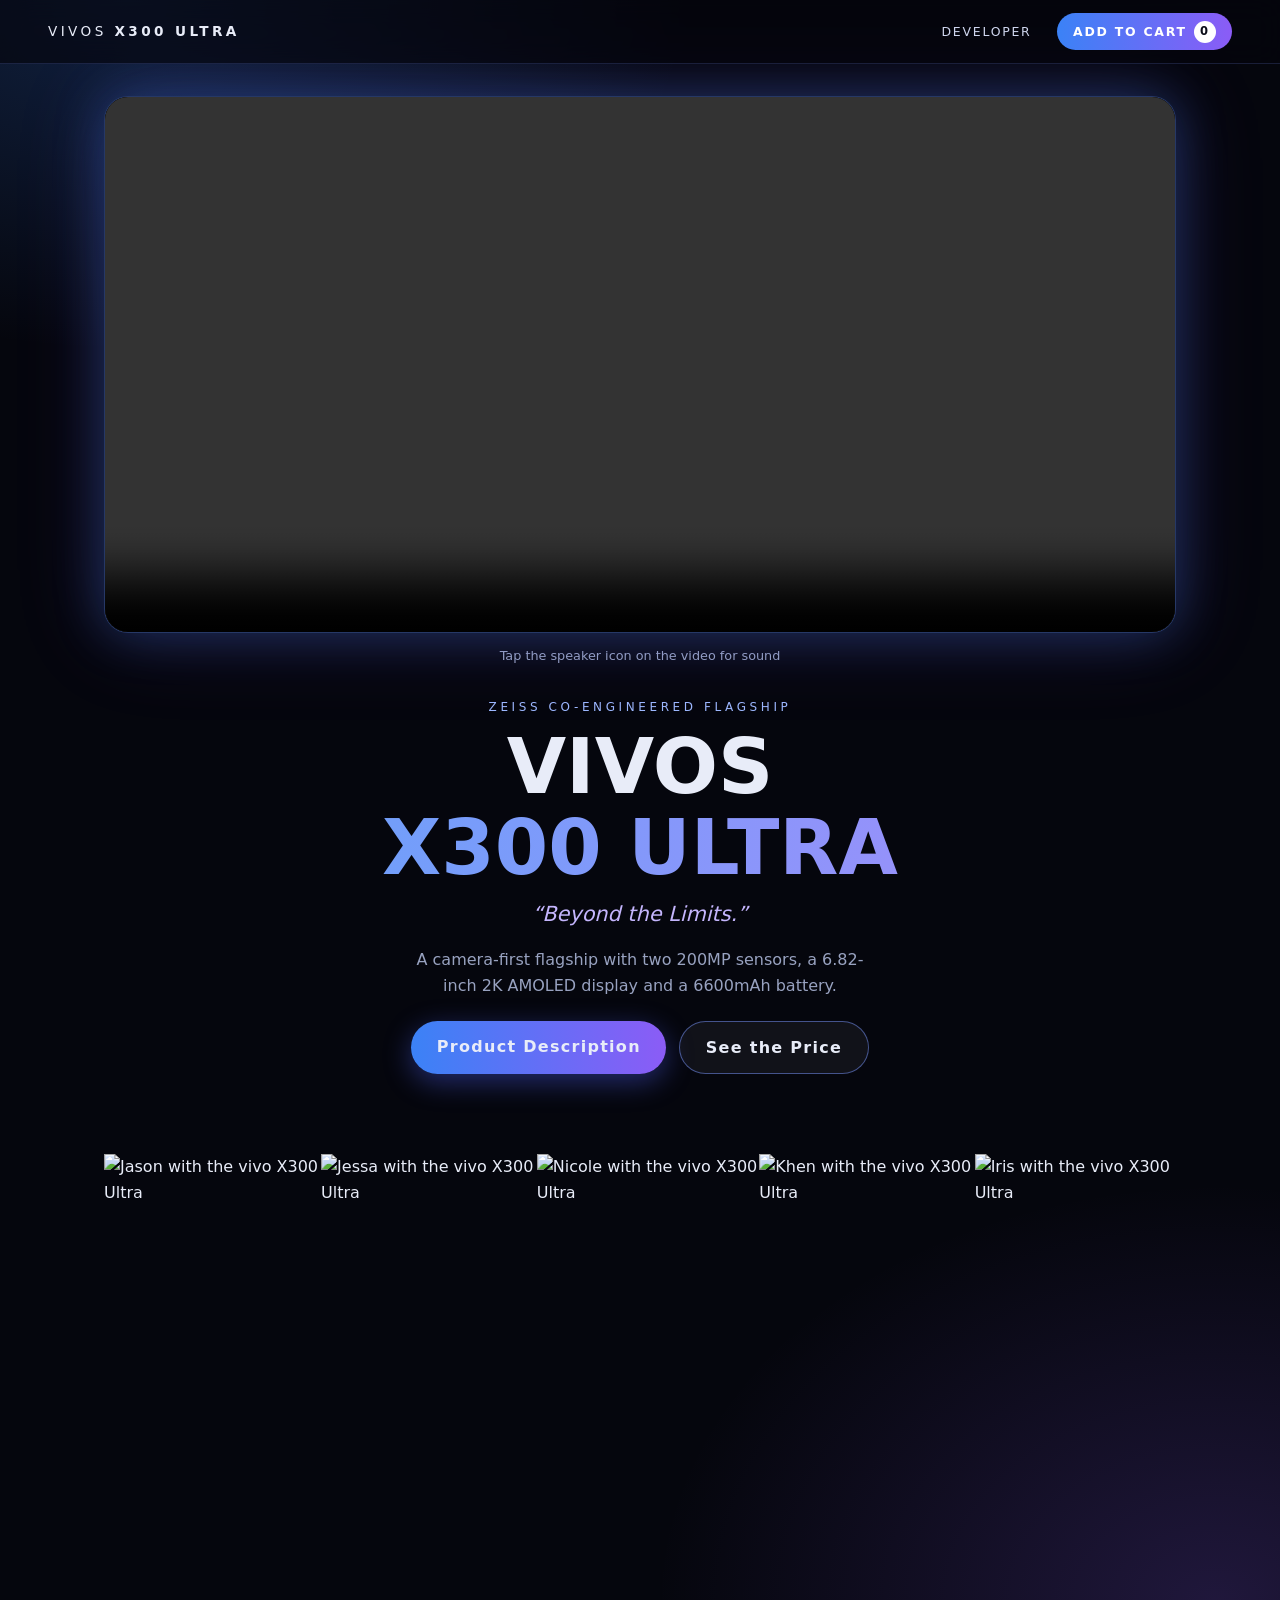
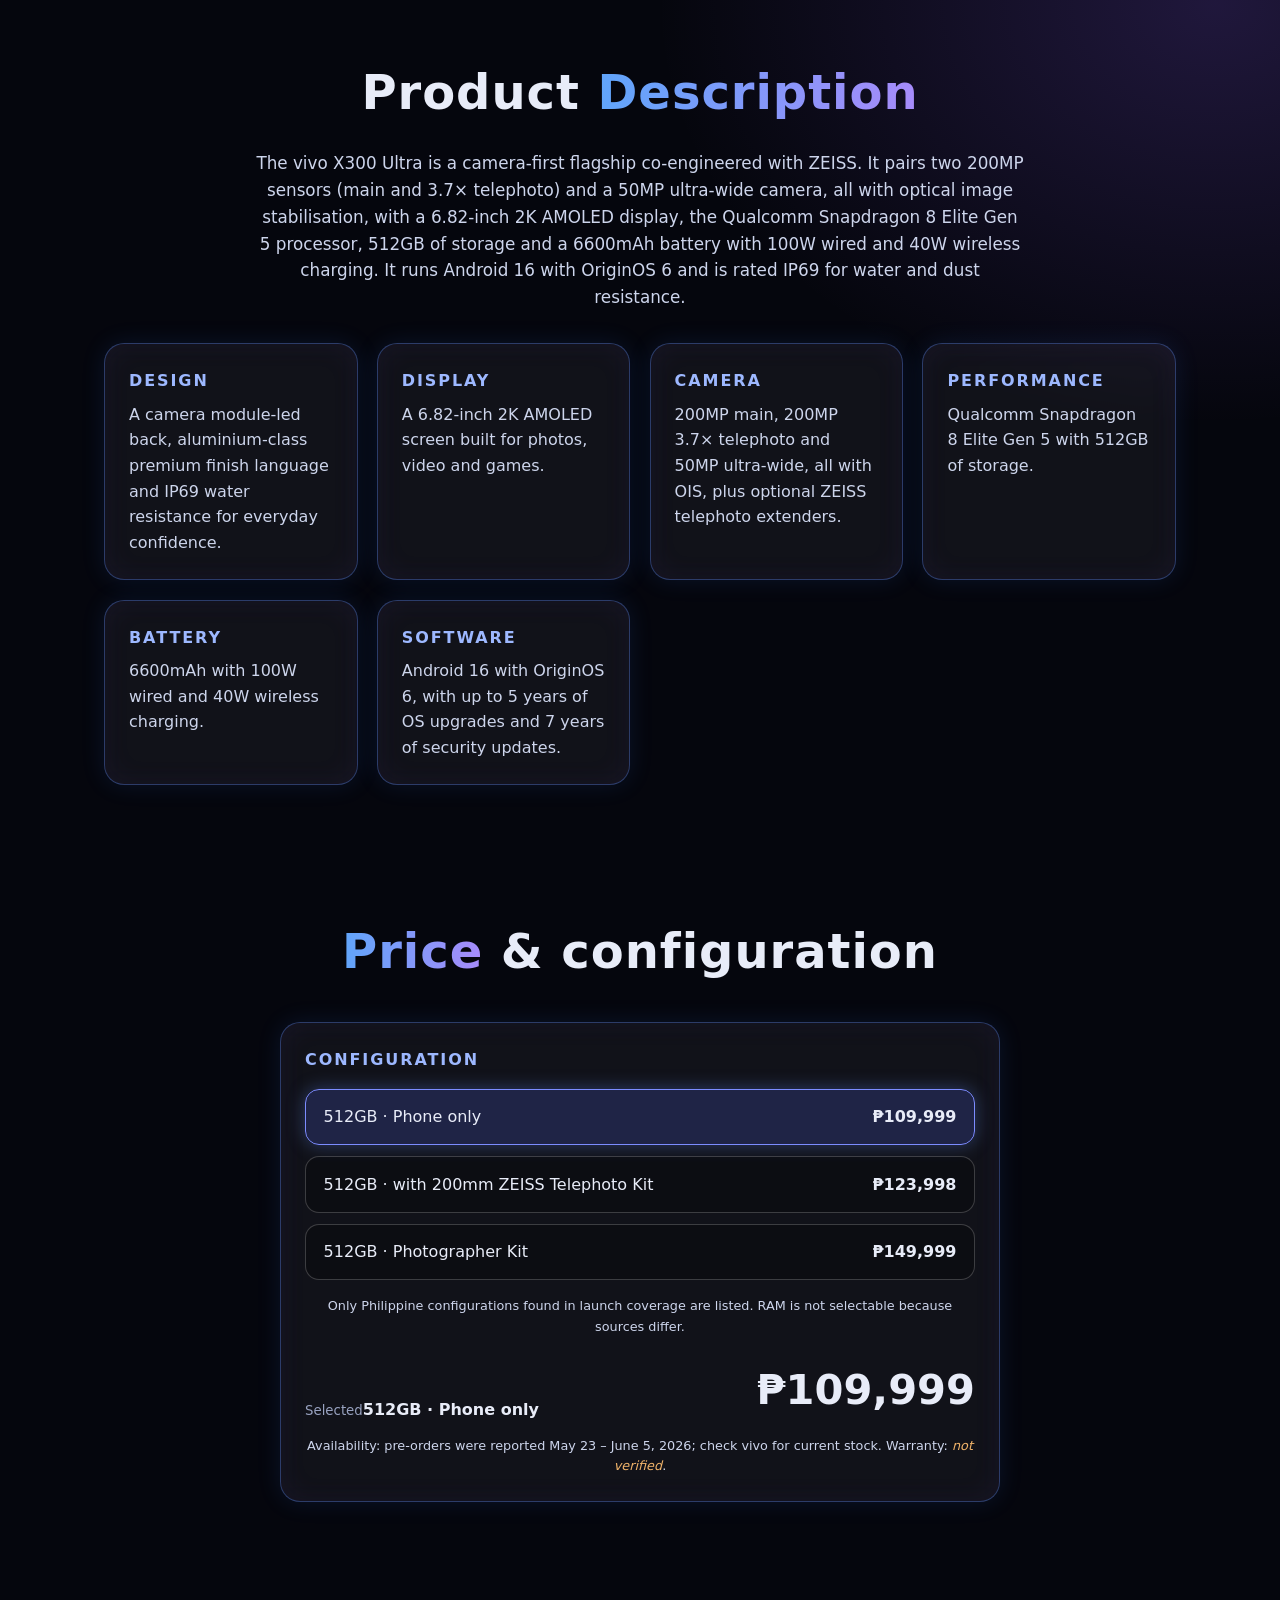
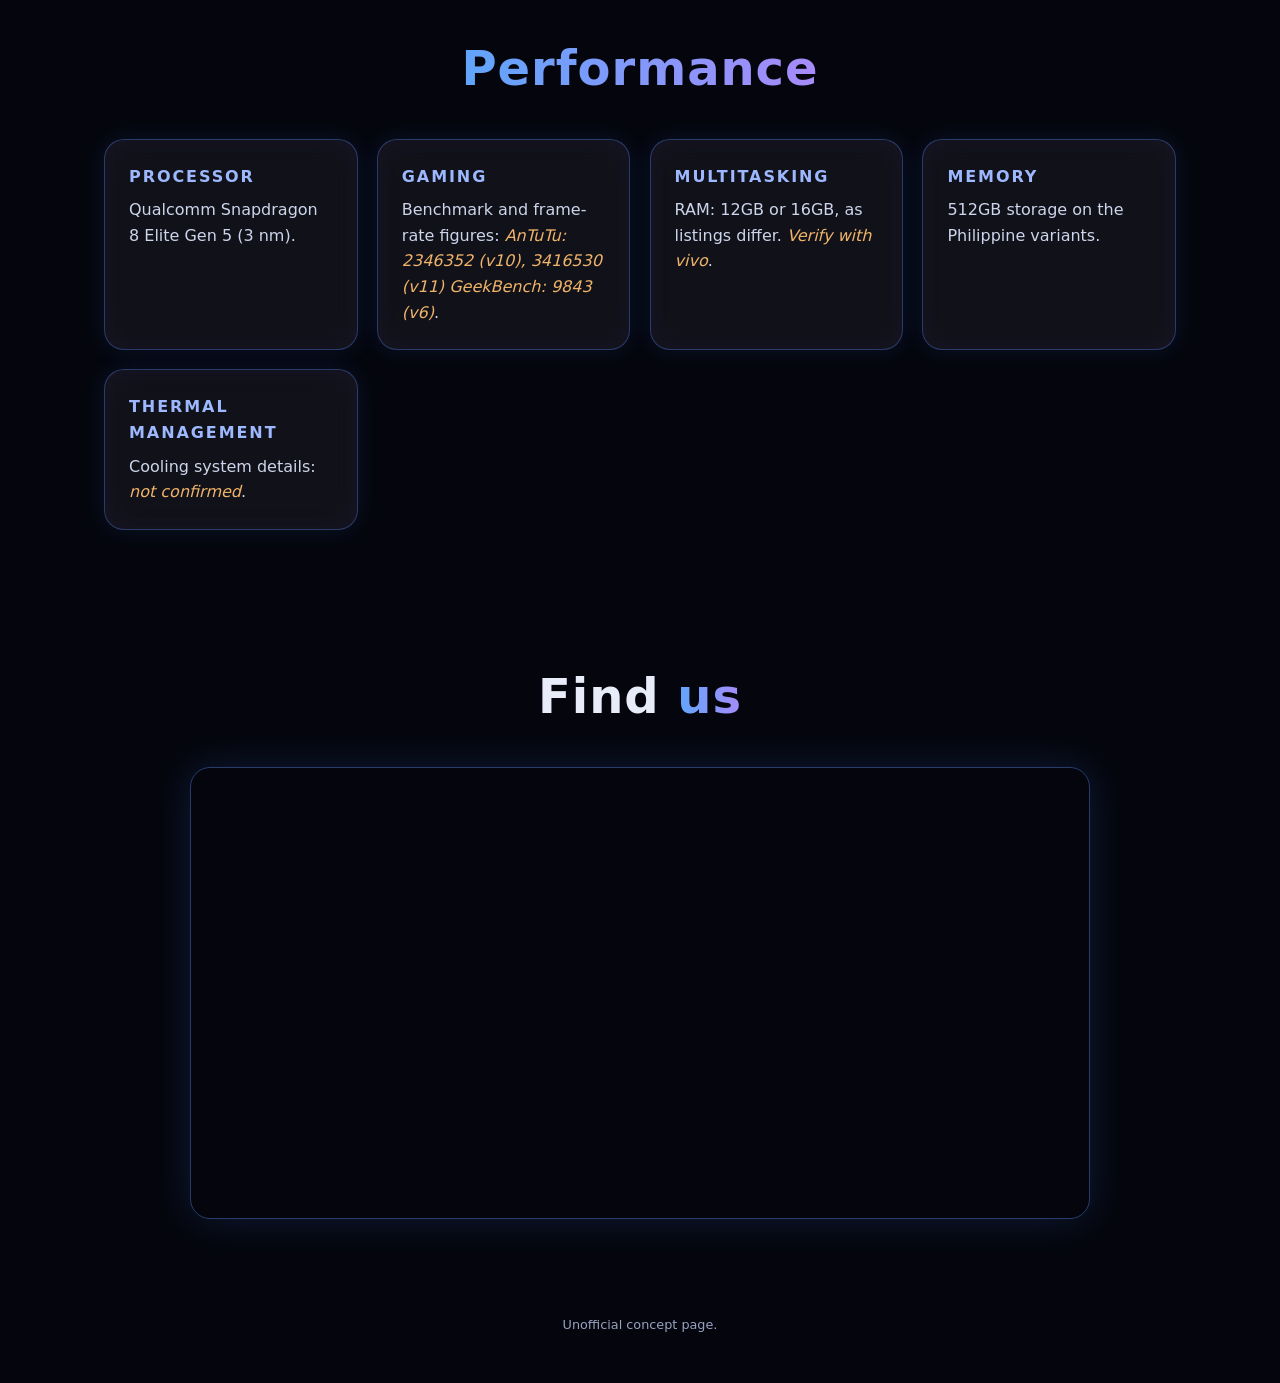
==== commit e7ce9194: "Update index.html" ====
--- a/Home/index.html
+++ b/Home/index.html
@@ -65,21 +65,14 @@
 .lead { margin: 1rem auto 0; color: var(--mut); max-width: 46ch; }
 .hero .row { justify-content: center; }
 
-/* Hero: text on the left, photos on the right */
-.hero-row { display: grid; grid-template-columns: 1fr 1fr; gap: 32px; align-items: center; }
-.hero-row .hero-text { text-align: left; }
-.hero-row .row { justify-content: flex-start; }
-.hero-row .lead { margin-left: 0; }
-.hero-photos { display: grid; grid-template-columns: repeat(3, 1fr); gap: 12px; }
-.hero-photos img { width: 100%; height: auto; aspect-ratio: 3 / 4; object-fit: cover; border-radius: 16px;
-  border: 1px solid rgba(96,140,255,.4); background: rgba(255,255,255,.04);
-  box-shadow: 0 0 24px rgba(59,130,246,.18); image-rendering: -webkit-optimize-contrast; image-rendering: high-quality; }
-.hero-photos img:first-child { grid-column: span 2; aspect-ratio: auto; }
+/* Photo strip (above the description) */
+.photo-strip { max-width: 1200px; margin: 0 auto; padding: 2rem clamp(1rem, 5vw, 4rem) 0; }
+.photo-row { display: flex; align-items: flex-end; justify-content: center; gap: 0; }
+.photo-row img { height: 420px; width: auto; max-width: 22%; object-fit: contain; object-position: bottom;
+  image-rendering: -webkit-optimize-contrast; image-rendering: high-quality; }
 @media (max-width: 860px) {
-  .hero-row { grid-template-columns: 1fr; }
-  .hero-row .hero-text { text-align: center; }
-  .hero-row .row { justify-content: center; }
-  .hero-row .lead { margin-inline: auto; }
+  .photo-row { flex-wrap: wrap; }
+  .photo-row img { height: 220px; max-width: 45%; }
 }
 
 /* Price */
@@ -145,32 +138,33 @@
     <p class="hint">Tap the speaker icon on the video for sound</p>
   </div>
 
-  <div class="hero-row">
-    <div class="hero-text reveal">
-      <p class="eyebrow">ZEISS co-engineered flagship</p>
-      <h1>VIVOS <span>X300 ULTRA</span></h1>
-      <p class="tag">“Beyond the Limits.”</p>
-      <p class="lead">A camera-first flagship with two 200MP sensors, a 6.82-inch 2K AMOLED display and a 6600mAh battery.</p>
-      <div class="row">
-        <a class="btn primary" href="#description">Product Description</a>
-        <a class="btn ghost" href="#buy">See the Price</a>
-      </div>
+  <div class="hero-text reveal">
+    <p class="eyebrow">ZEISS co-engineered flagship</p>
+    <h1>VIVOS <span>X300 ULTRA</span></h1>
+    <p class="tag">“Beyond the Limits.”</p>
+    <p class="lead">A camera-first flagship with two 200MP sensors, a 6.82-inch 2K AMOLED display and a 6600mAh battery.</p>
+    <div class="row">
+      <a class="btn primary" href="#description">Product Description</a>
+      <a class="btn ghost" href="#buy">See the Price</a>
     </div>
-
-    <div class="hero-photos reveal">
-      <img src="jasonVIVO.png" alt="Jason with the vivo X300 Ultra">
-      <img src="jessaVIVO.png" alt="Jessa with the vivo X300 Ultra">
-      <img src="nicsVIVO.png" alt="Nicole with the vivo X300 Ultra">
-      <img src="KhenVIVO.png" alt="Khen with the vivo X300 Ultra">
-      <img src="IrisVIVO_2_.jpg" alt="Iris with the vivo X300 Ultra">
-    </div>
+  </div>
+</section>
+
+<!-- PHOTO STRIP -->
+<section class="photo-strip reveal" aria-label="vivo X300 Ultra photos">
+  <div class="photo-row">
+    <img src="jasonVIVO.png" alt="Jason with the vivo X300 Ultra">
+    <img src="jessaVIVO.png" alt="Jessa with the vivo X300 Ultra">
+    <img src="nicsVIVO.png" alt="Nicole with the vivo X300 Ultra">
+    <img src="KhenVIVO.png" alt="Khen with the vivo X300 Ultra">
+    <img src="IrisVIVO_2_.jpg" alt="Iris with the vivo X300 Ultra">
   </div>
 </section>
 
 <!-- PRODUCT DESCRIPTION -->
 <section id="description" class="sec">
   <h2 class="reveal">Product <span>Description</span></h2>
-  <p class="intro reveal">The vivos X300 Ultra is a camera-first flagship co-engineered with ZEISS. It pairs two 200MP sensors (main and 3.7× telephoto) and a 50MP ultra-wide camera, all with optical image stabilisation, with a 6.82-inch 2K AMOLED display, the Qualcomm Snapdragon 8 Elite Gen 5 processor, 512GB of storage and a 6600mAh battery with 100W wired and 40W wireless charging. It runs Android 16 with OriginOS 6 and is rated IP69 for water and dust resistance.</p>
+  <p class="intro reveal">The vivo X300 Ultra is a camera-first flagship co-engineered with ZEISS. It pairs two 200MP sensors (main and 3.7× telephoto) and a 50MP ultra-wide camera, all with optical image stabilisation, with a 6.82-inch 2K AMOLED display, the Qualcomm Snapdragon 8 Elite Gen 5 processor, 512GB of storage and a 6600mAh battery with 100W wired and 40W wireless charging. It runs Android 16 with OriginOS 6 and is rated IP69 for water and dust resistance.</p>
   <div class="grid cards">
     <article class="card reveal" style="--d:.05s"><h3>Design</h3><p>A camera module-led back, aluminium-class premium finish language and IP69 water resistance for everyday confidence.</p></article>
     <article class="card reveal" style="--d:.12s"><h3>Display</h3><p>A 6.82-inch 2K AMOLED screen built for photos, video and games.</p></article>
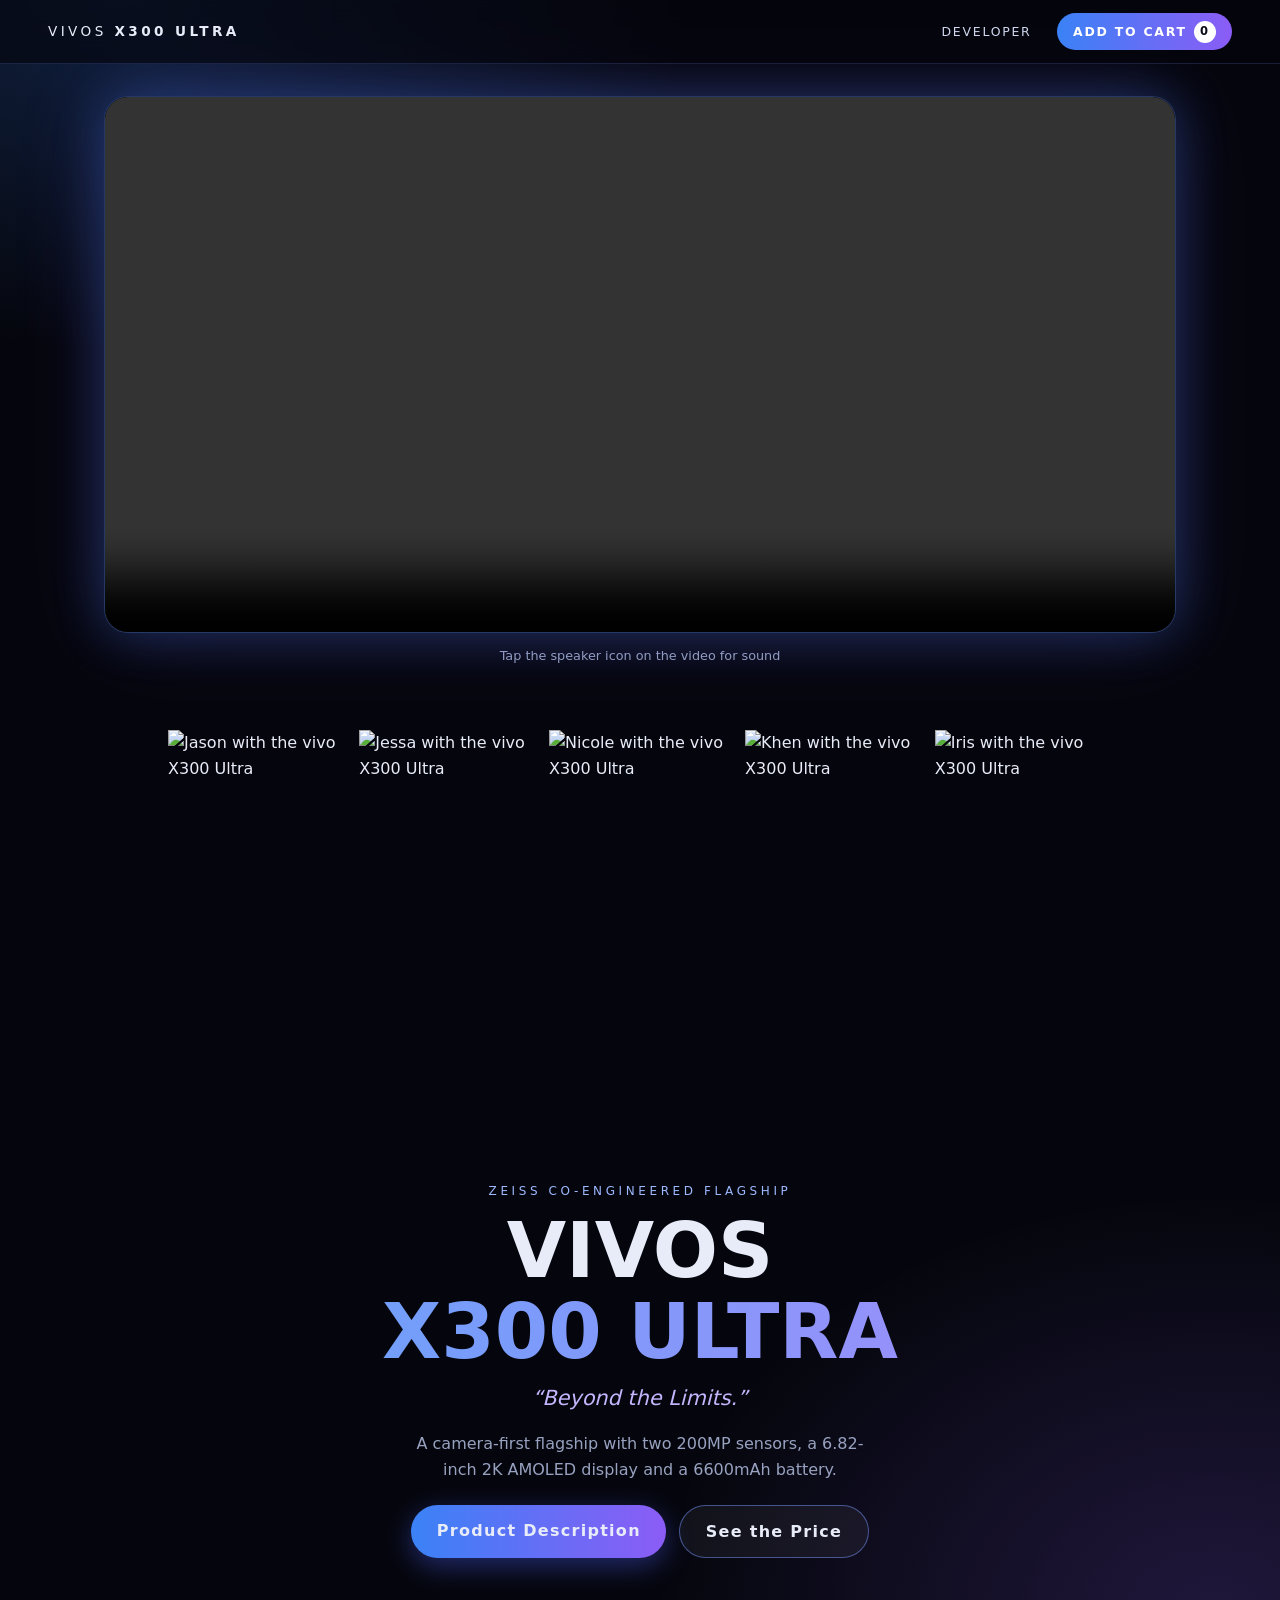
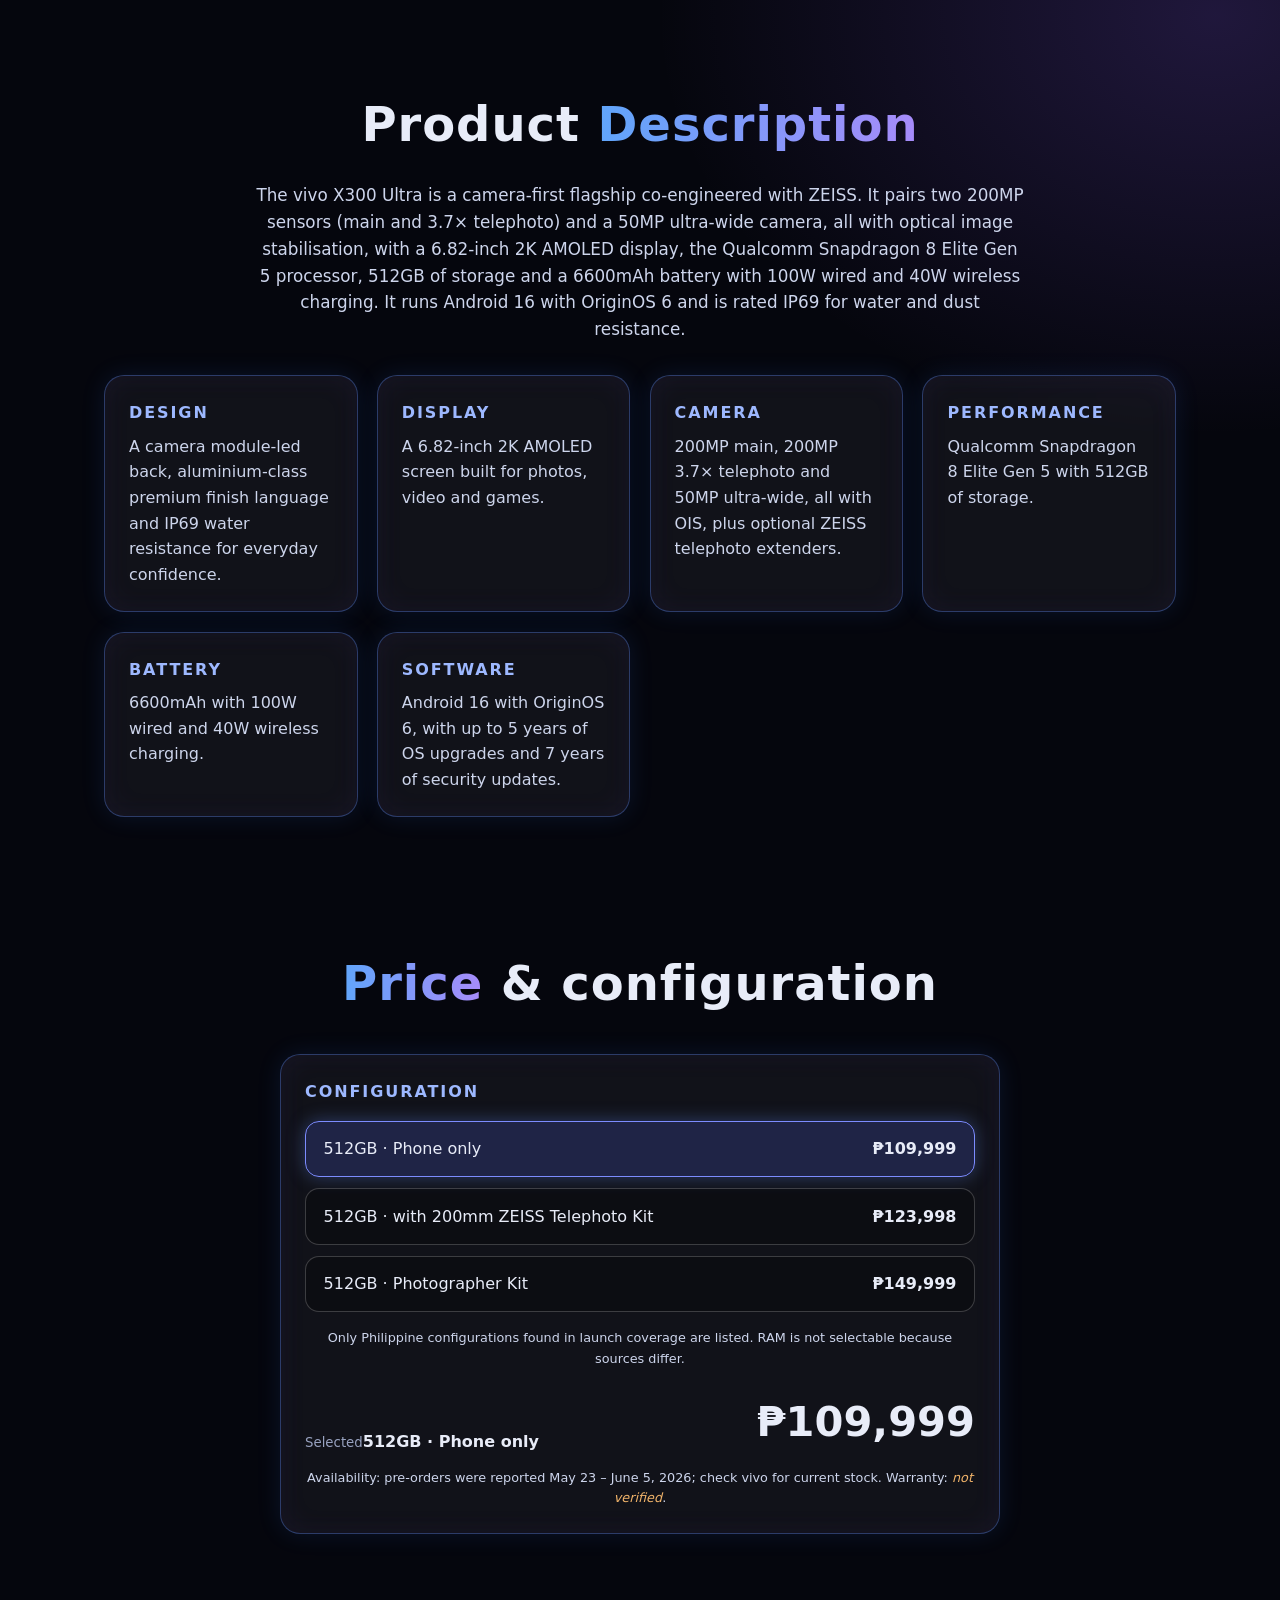
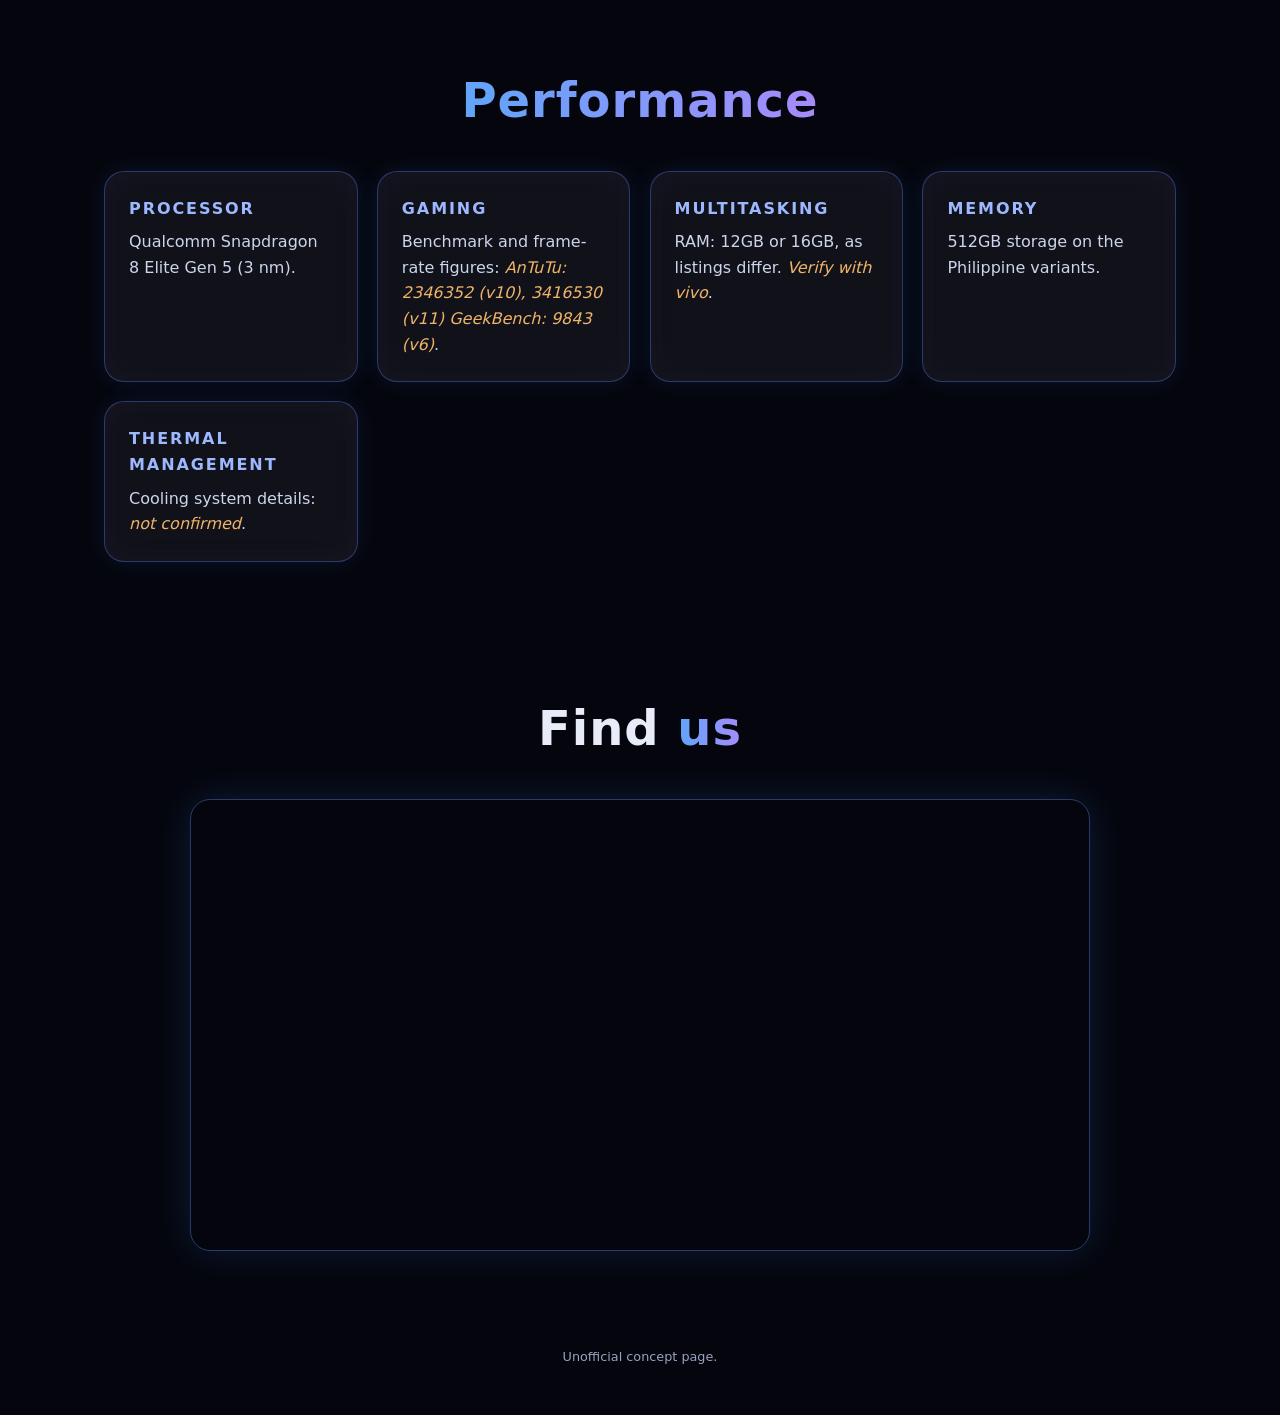
==== commit 0775f7a0: "Update index.html" ====
--- a/Home/index.html
+++ b/Home/index.html
@@ -138,6 +138,19 @@
     <p class="hint">Tap the speaker icon on the video for sound</p>
   </div>
 
+
+<section class="photo-strip reveal" aria-label="vivo X300 Ultra photos">
+  <div class="photo-row">
+    <img src="jasonVIVO.png" alt="Jason with the vivo X300 Ultra">
+    <img src="jessaVIVO.png" alt="Jessa with the vivo X300 Ultra">
+    <img src="nicsVIVO.png" alt="Nicole with the vivo X300 Ultra">
+    <img src="KhenVIVO.png" alt="Khen with the vivo X300 Ultra">
+    <img src="IrisVIVO_2_.jpg" alt="Iris with the vivo X300 Ultra">
+  </div>
+</section>
+
+
+  
   <div class="hero-text reveal">
     <p class="eyebrow">ZEISS co-engineered flagship</p>
     <h1>VIVOS <span>X300 ULTRA</span></h1>
@@ -151,15 +164,7 @@
 </section>
 
 <!-- PHOTO STRIP -->
-<section class="photo-strip reveal" aria-label="vivo X300 Ultra photos">
-  <div class="photo-row">
-    <img src="jasonVIVO.png" alt="Jason with the vivo X300 Ultra">
-    <img src="jessaVIVO.png" alt="Jessa with the vivo X300 Ultra">
-    <img src="nicsVIVO.png" alt="Nicole with the vivo X300 Ultra">
-    <img src="KhenVIVO.png" alt="Khen with the vivo X300 Ultra">
-    <img src="IrisVIVO_2_.jpg" alt="Iris with the vivo X300 Ultra">
-  </div>
-</section>
+
 
 <!-- PRODUCT DESCRIPTION -->
 <section id="description" class="sec">
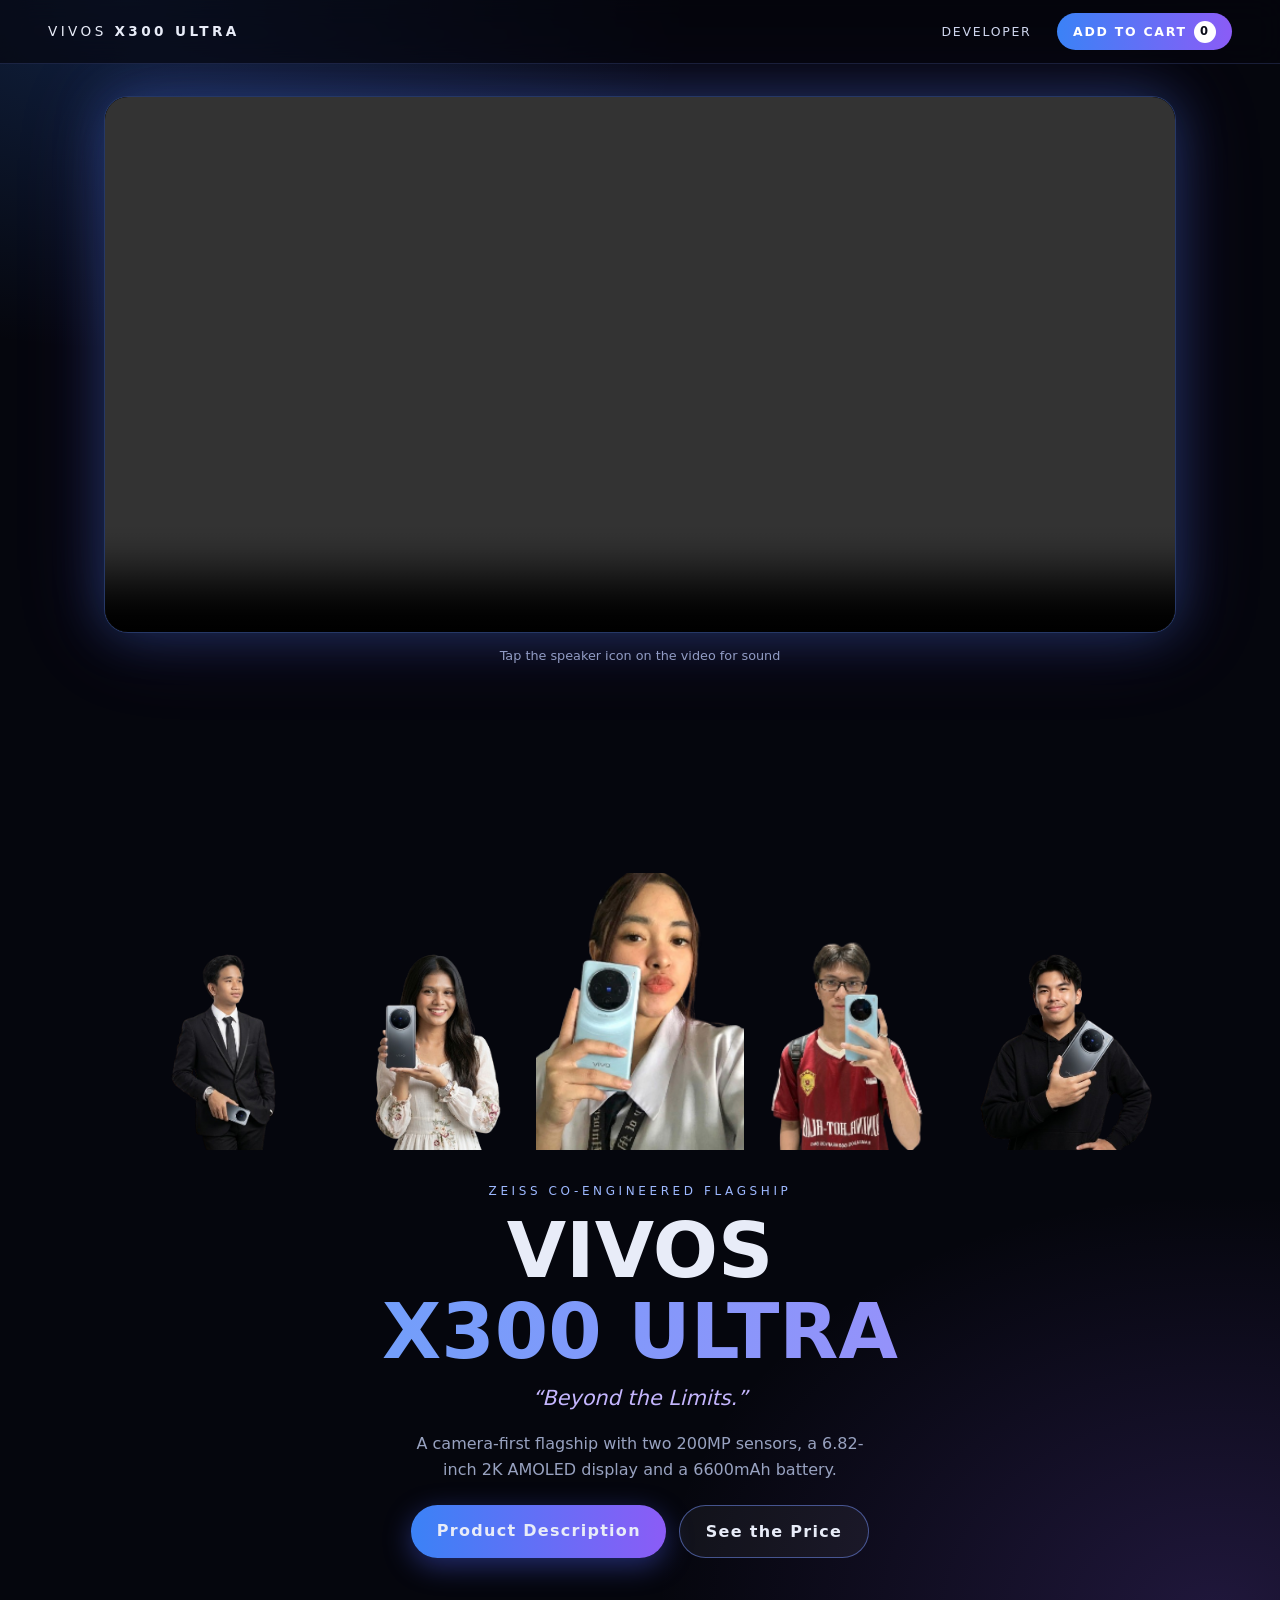
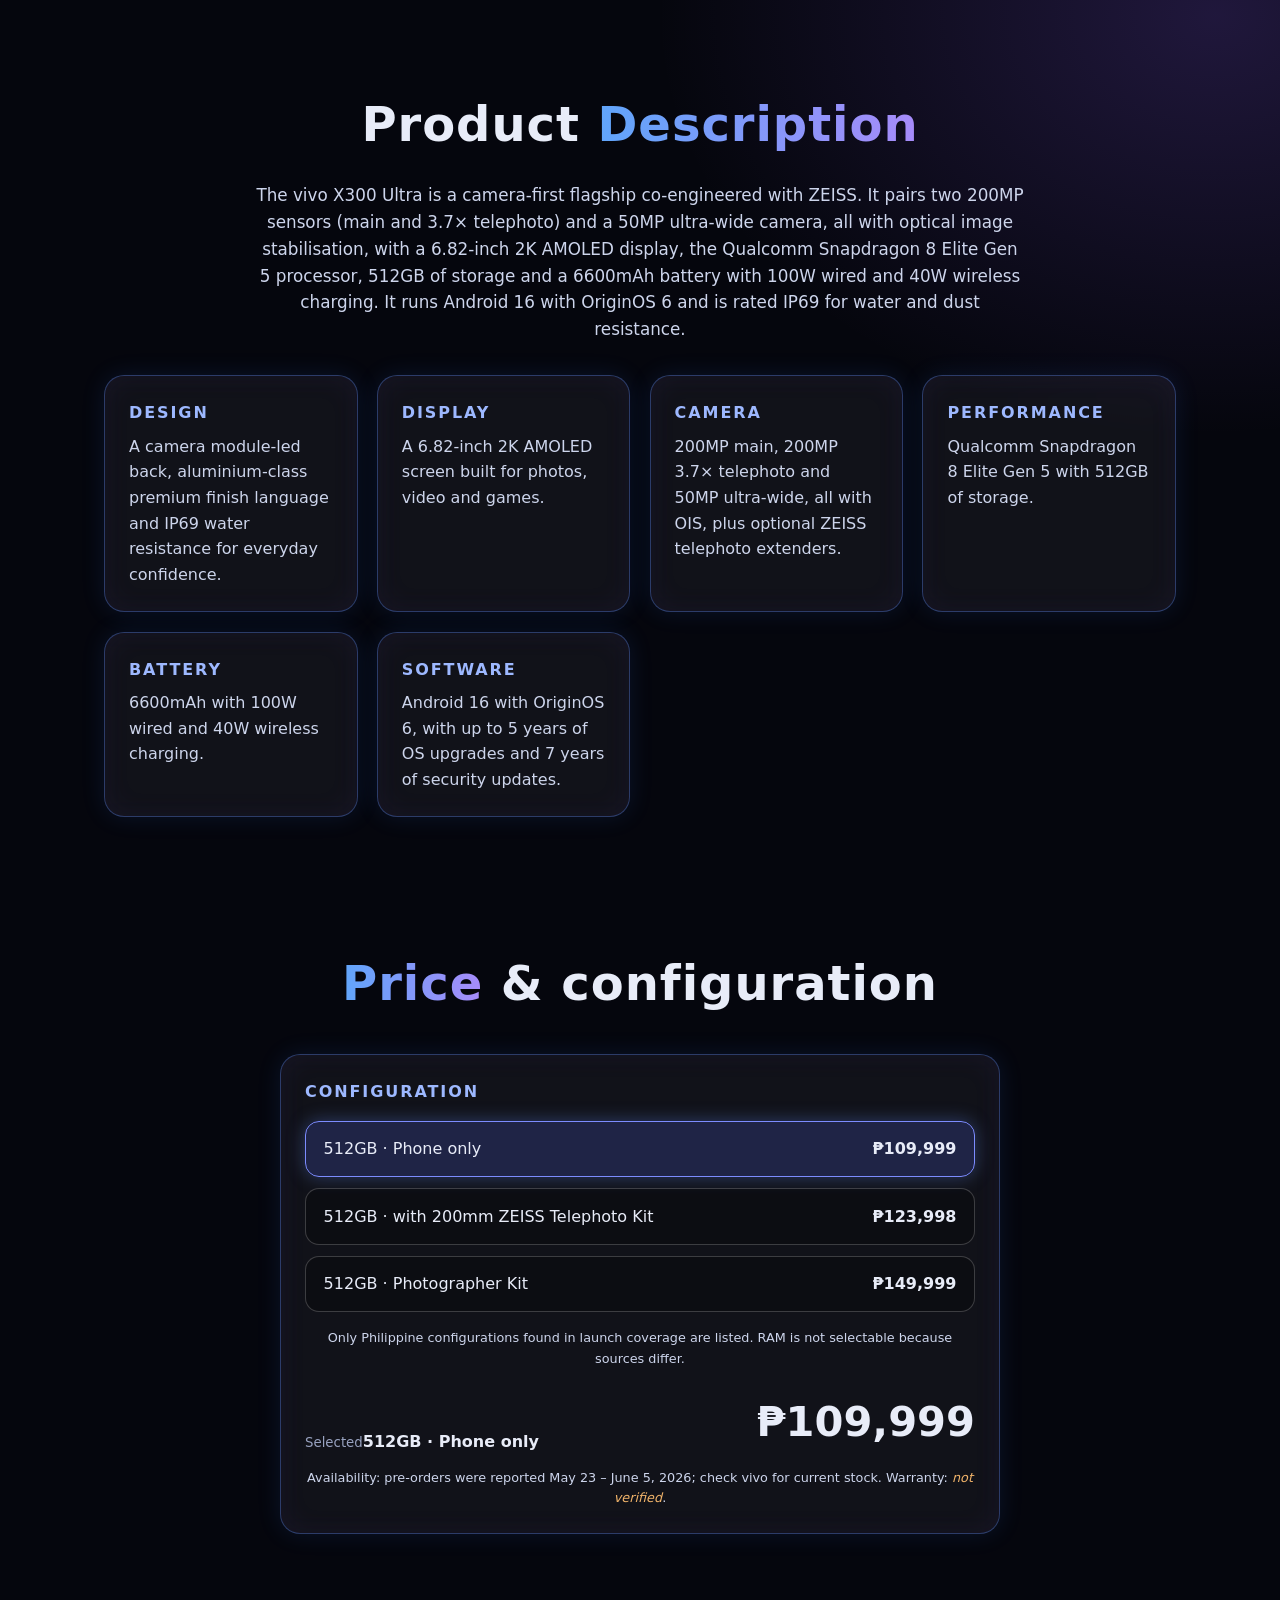
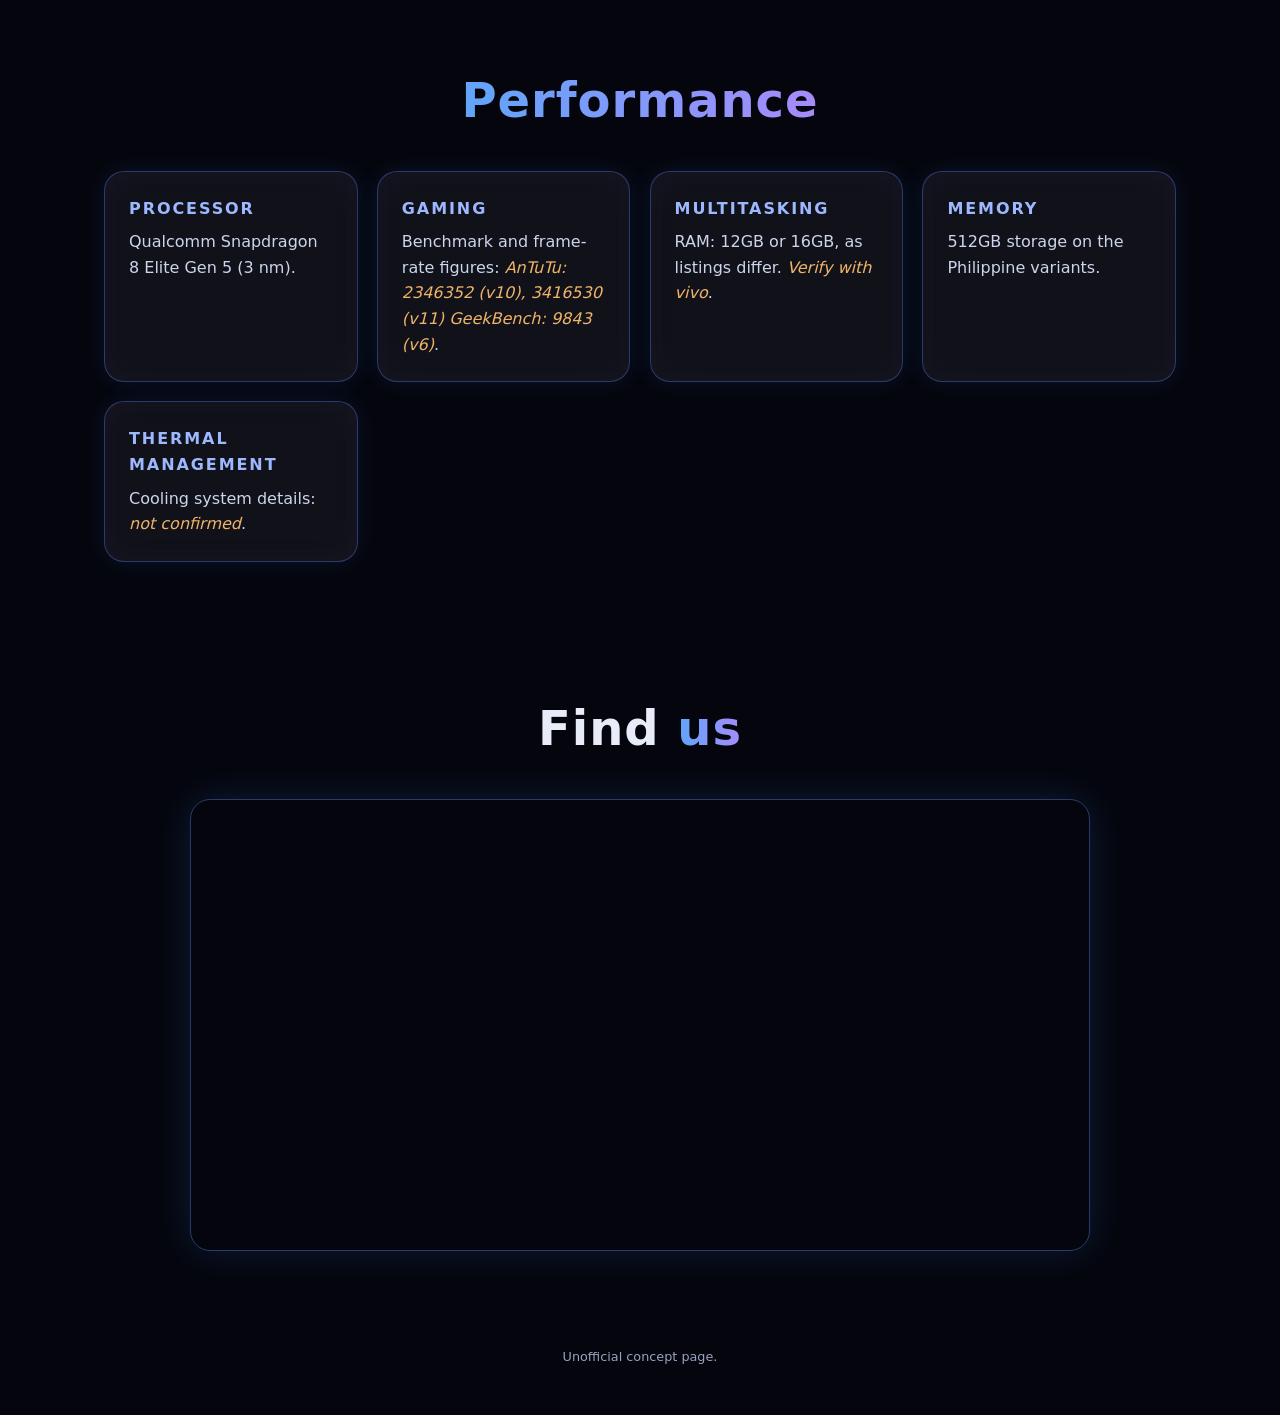
==== commit 0208a1f2: "Update index.html" ====
--- a/Home/index.html
+++ b/Home/index.html
@@ -145,7 +145,7 @@
     <img src="jessaVIVO.png" alt="Jessa with the vivo X300 Ultra">
     <img src="nicsVIVO.png" alt="Nicole with the vivo X300 Ultra">
     <img src="KhenVIVO.png" alt="Khen with the vivo X300 Ultra">
-    <img src="IrisVIVO_2_.jpg" alt="Iris with the vivo X300 Ultra">
+    <img src="IrisVIVO(2).jpg" alt="Iris with the vivo X300 Ultra">
   </div>
 </section>
 
